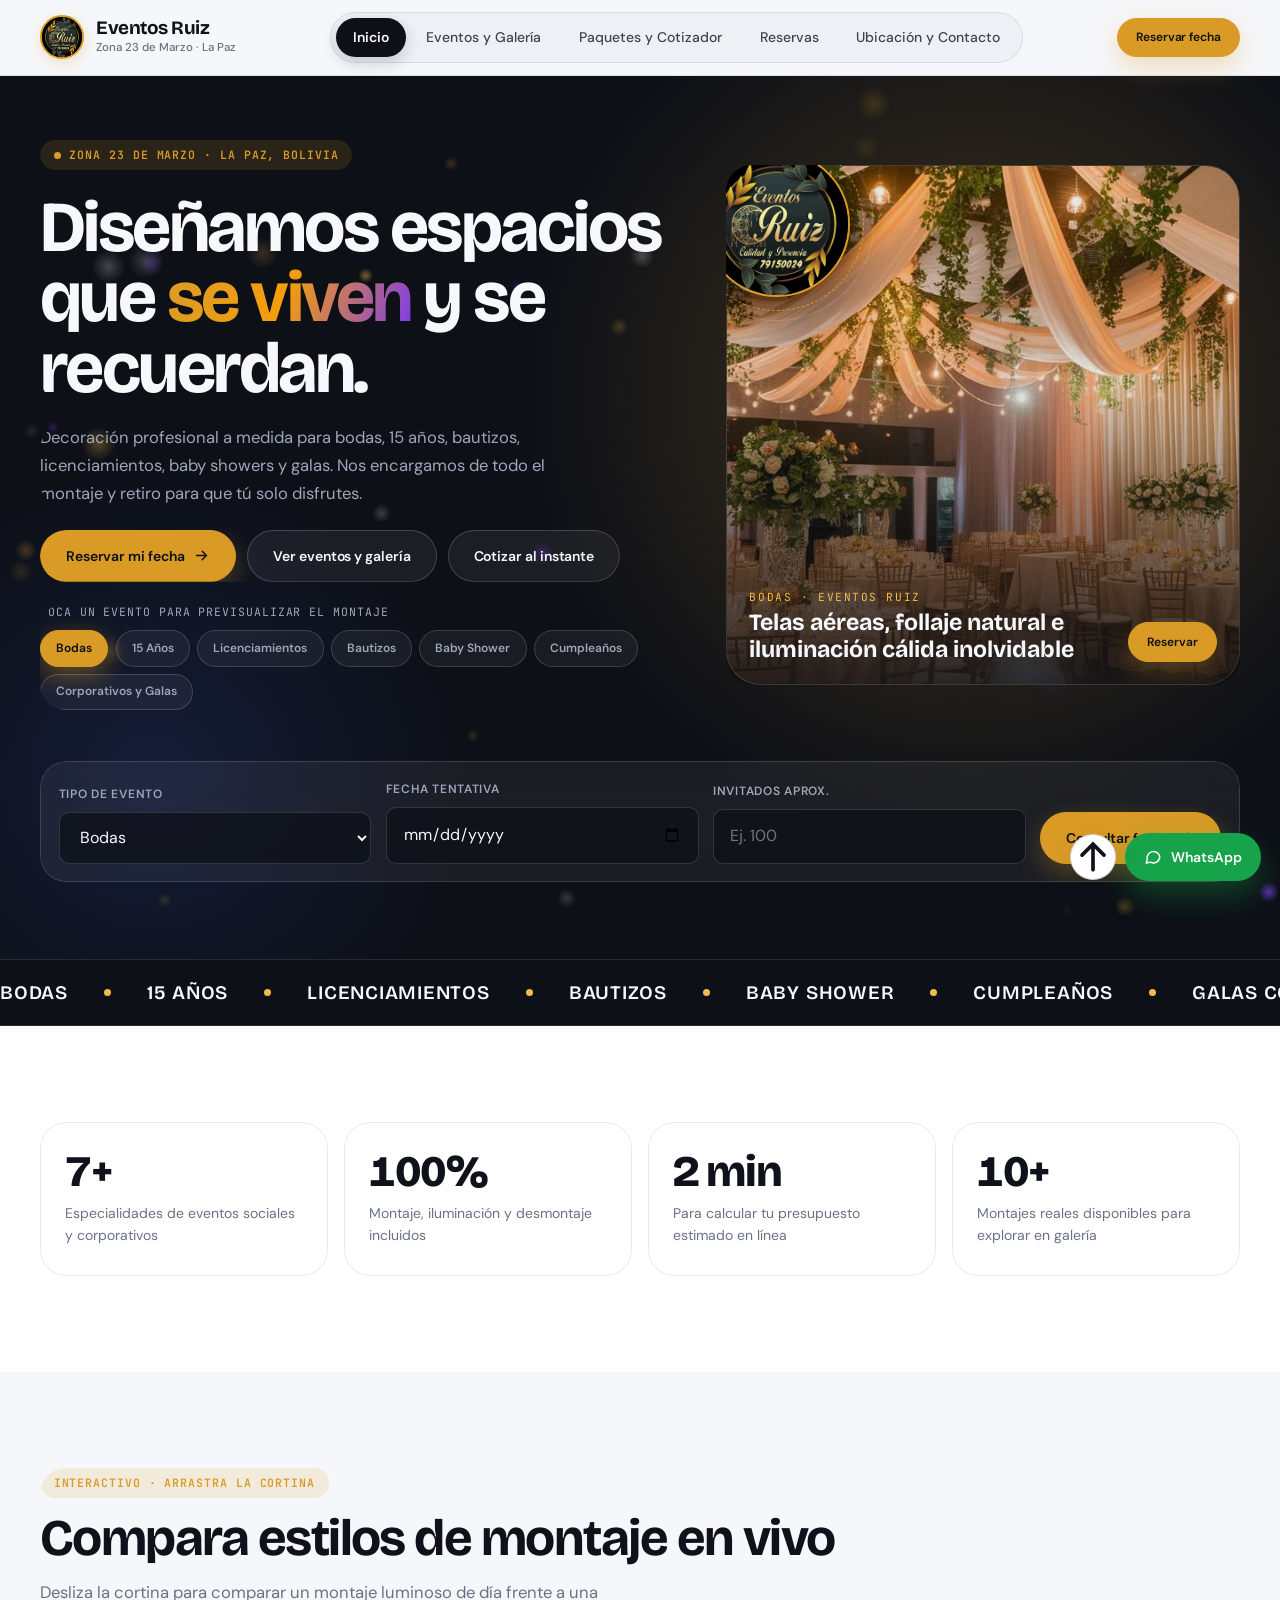
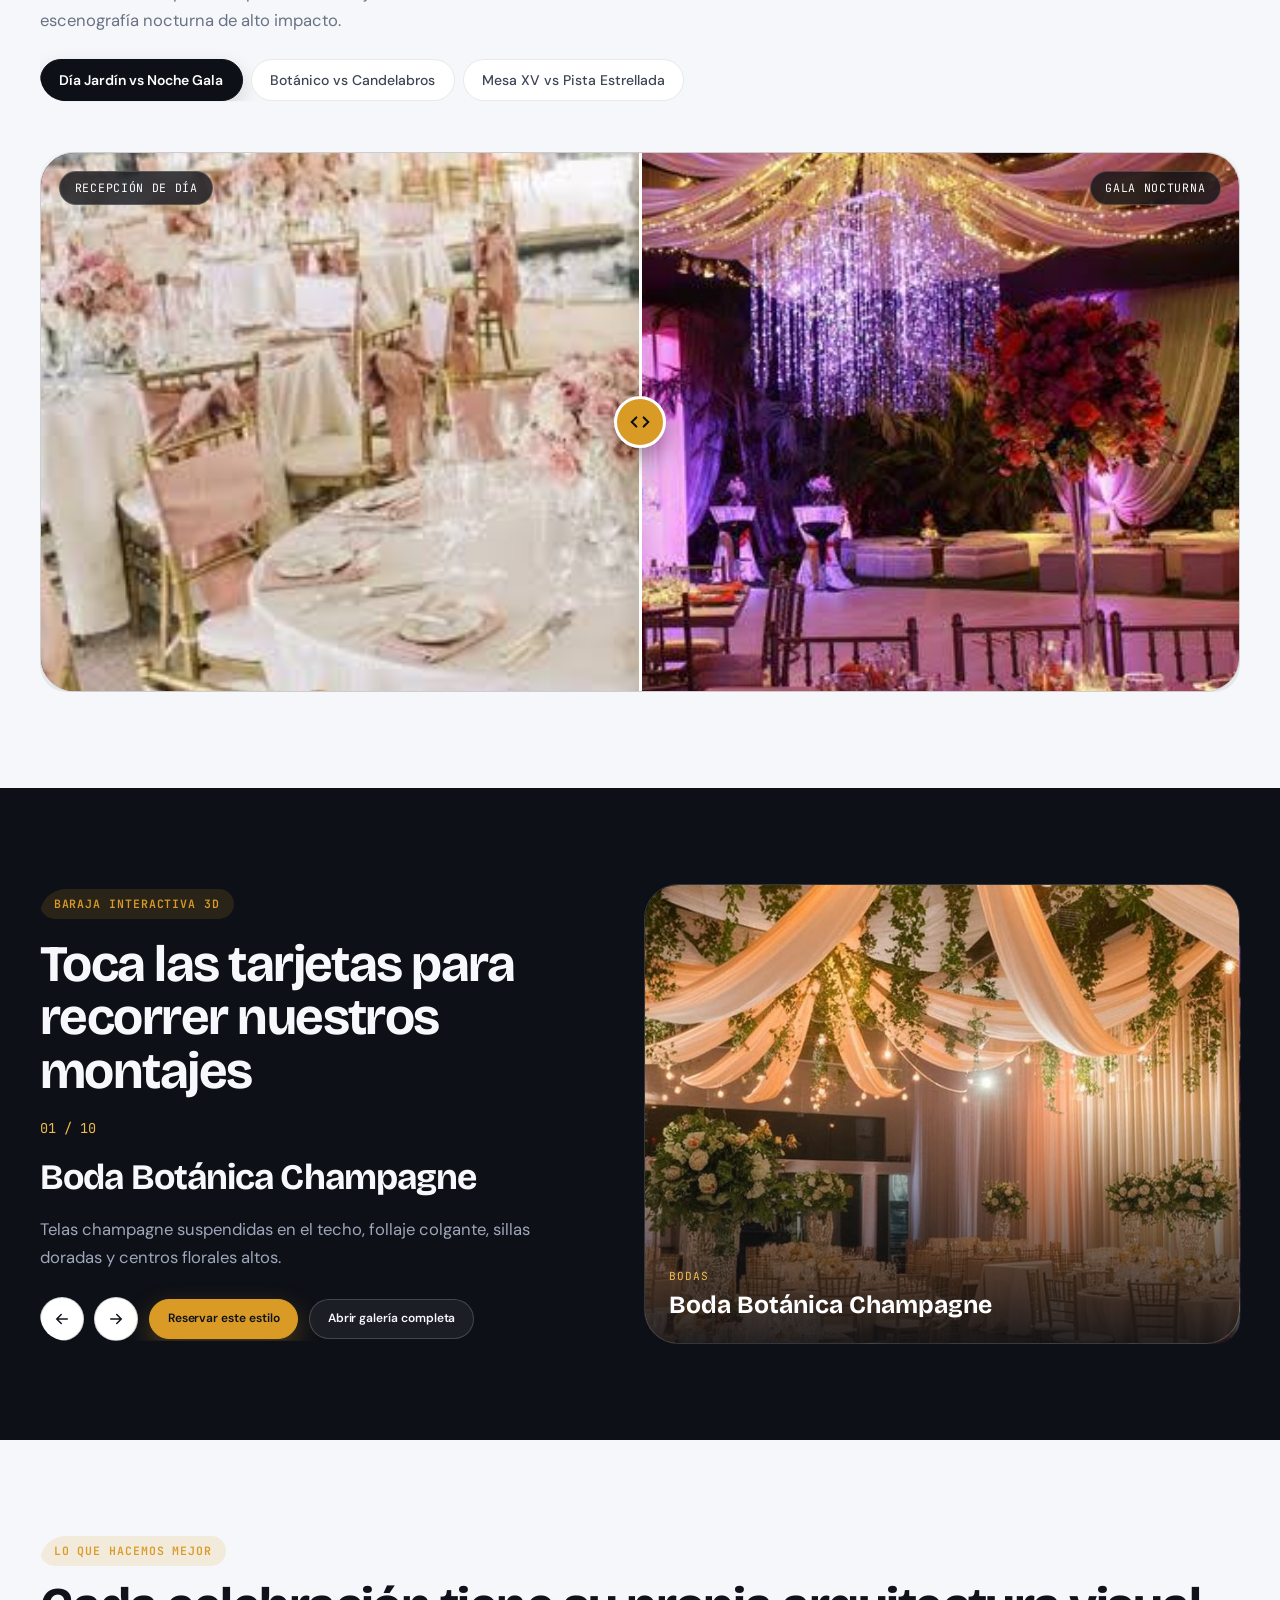
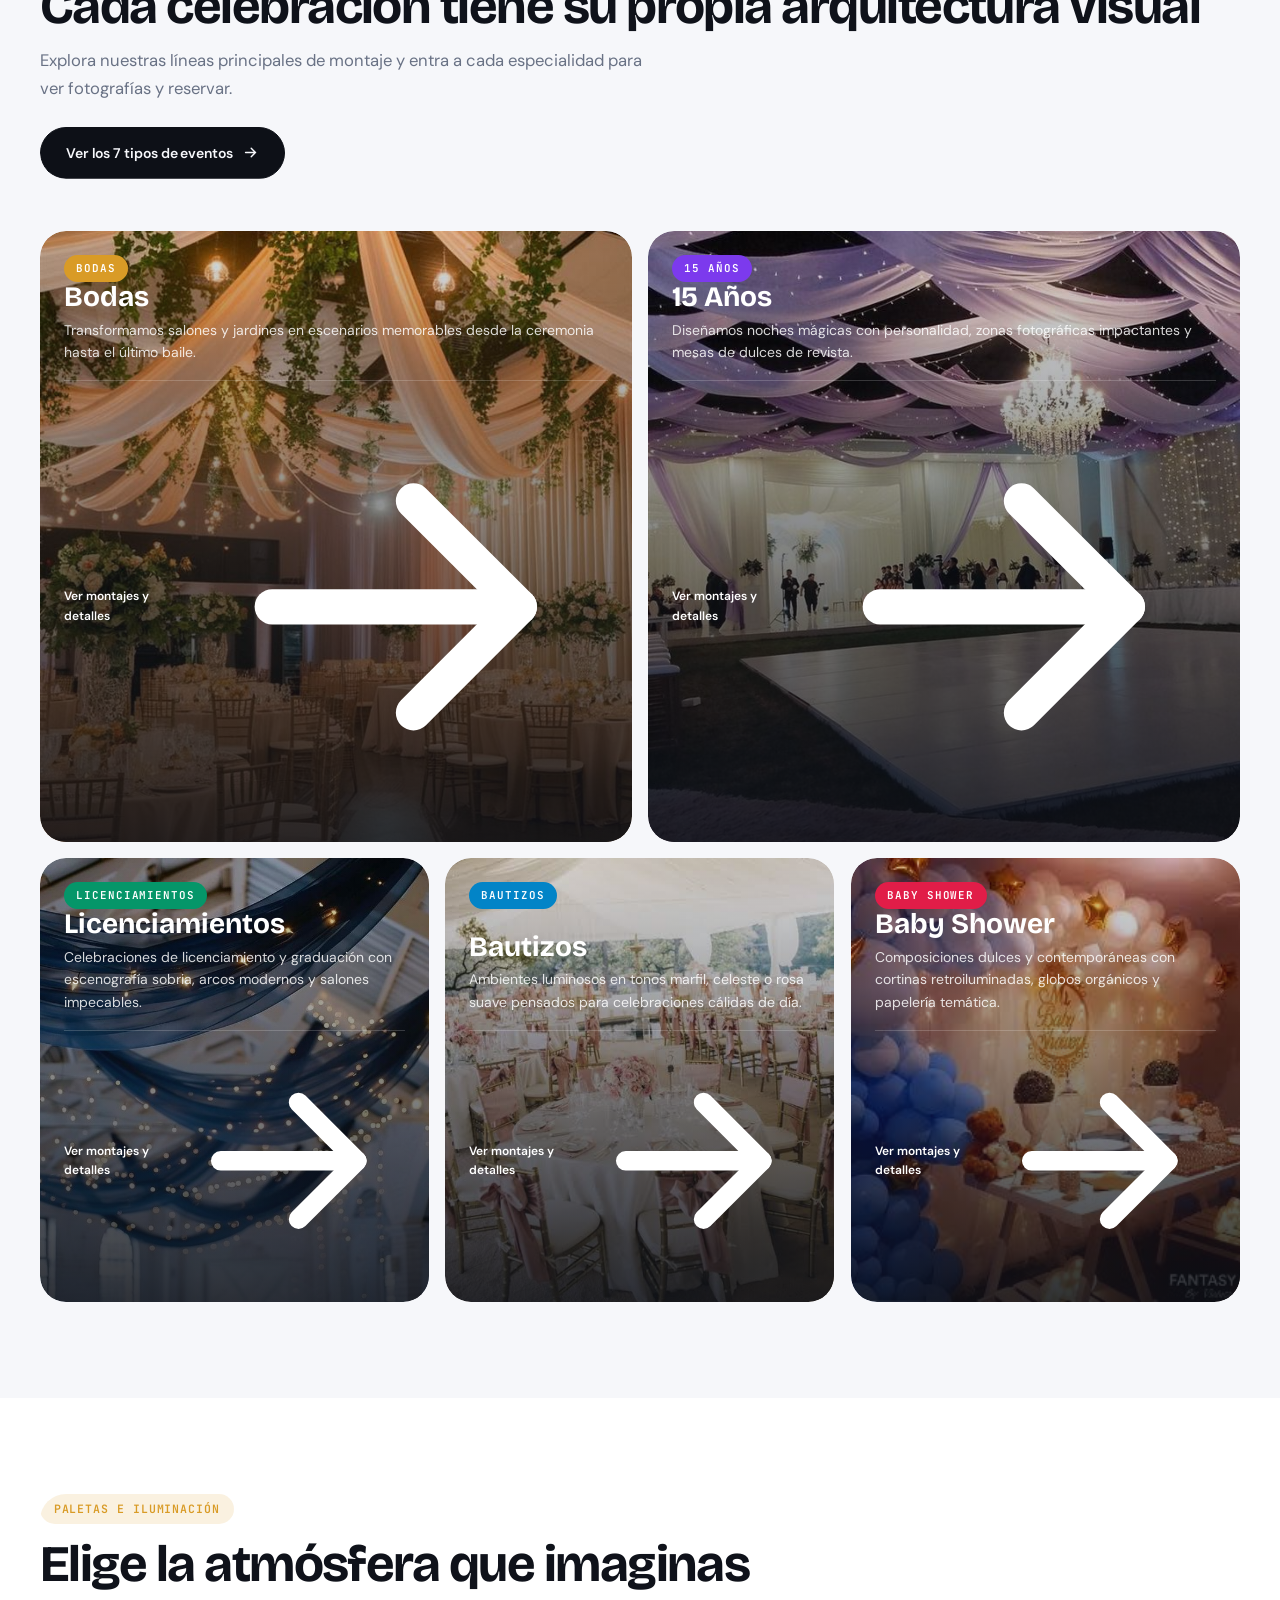
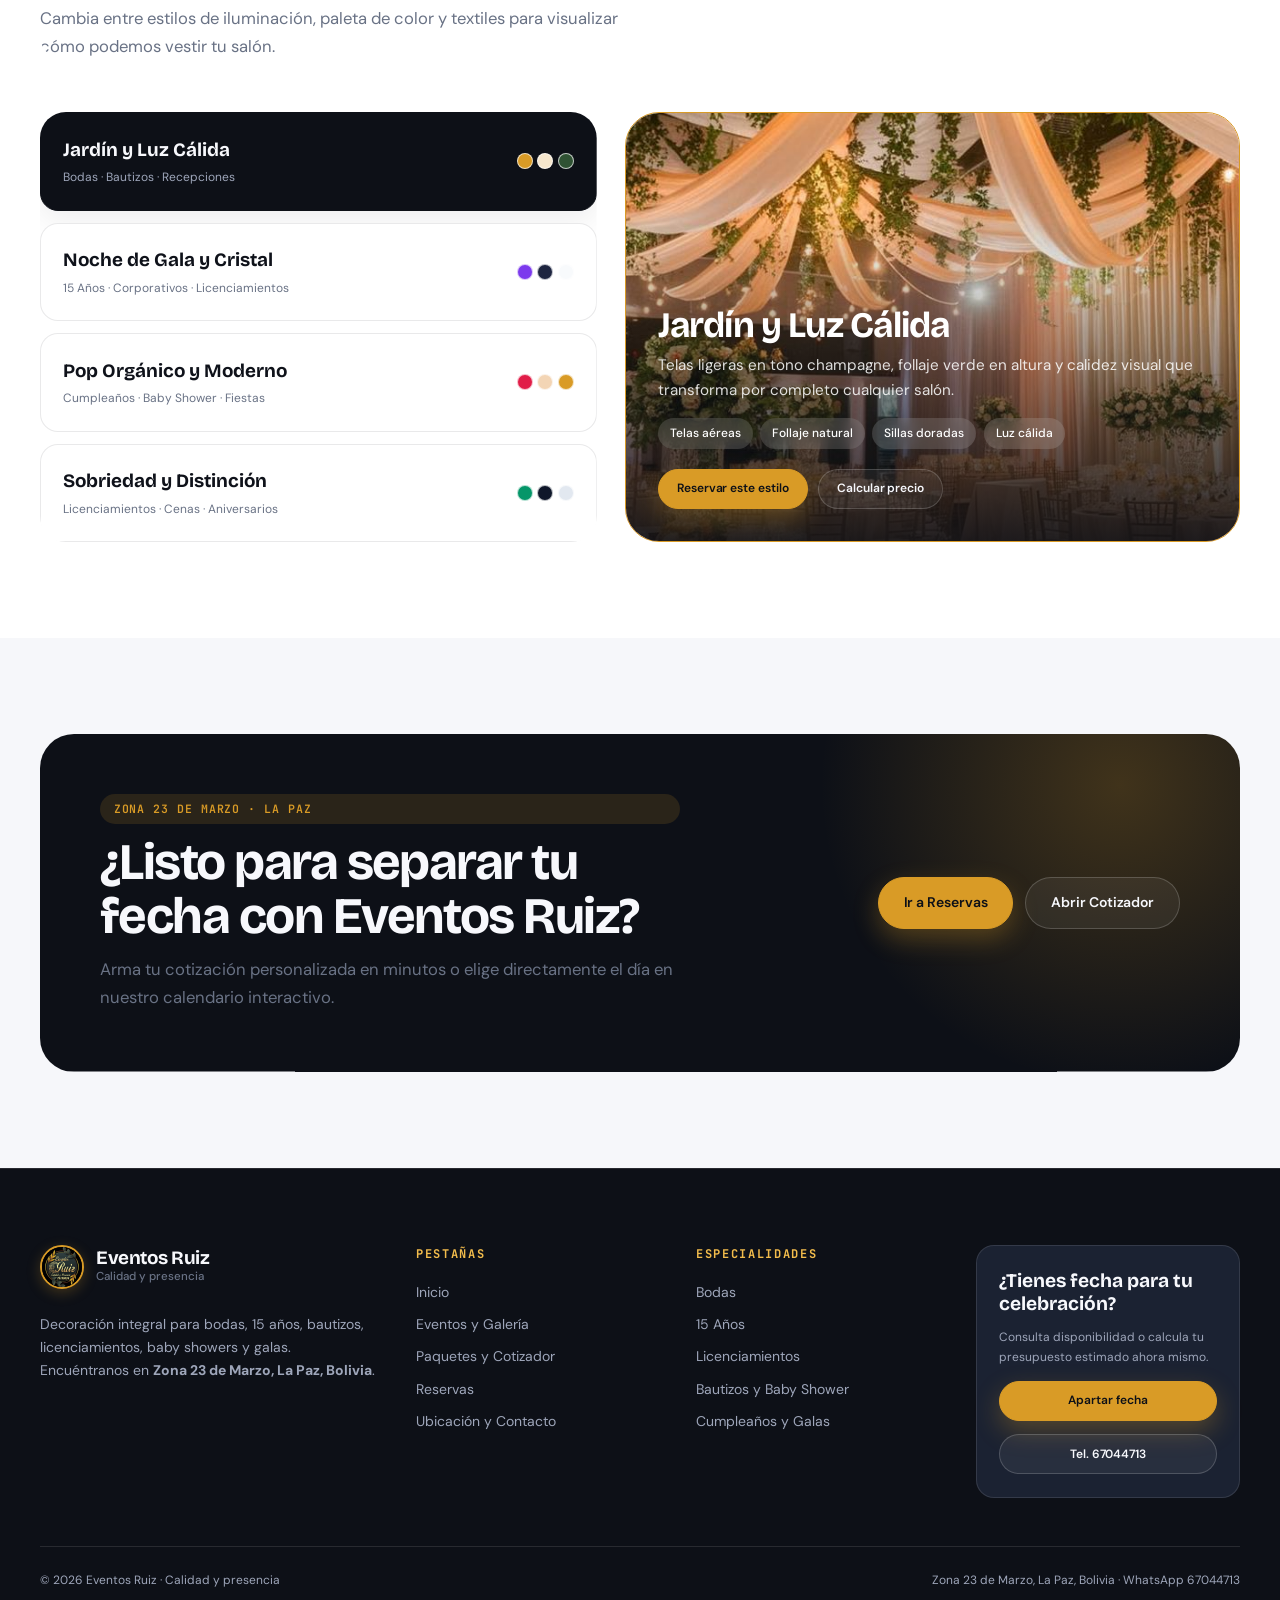
==== index.html @ 9b265df1 "Sitio web Eventos Ruiz con herramientas SEO y configuracion para GitHub Pages" ====
<!doctype html>
<html lang="es">
    <head>
        <meta charset="utf-8" />
        <meta
            name="viewport"
            content="width=device-width, initial-scale=1, viewport-fit=cover"
        />
        <!-- Google Search Console: reemplaza el código aquí o ejecuta .\scripts\set-domain.ps1 -->
        <meta
            name="google-site-verification"
            content="PEGA_AQUI_TU_CODIGO_DE_SEARCH_CONSOLE"
        />

        <!-- SEO Palabras Clave Bolivia (Google Keyword Planner) -->
        <title>
            Decoración de Eventos en La Paz, Bolivia | Eventos Ruiz · Bodas, 15 Años y Más
        </title>
        <meta
            name="description"
            content="Decoración de eventos en La Paz, Bolivia (Zona 23 de Marzo): bodas, 15 años, bautizos, licenciamientos, baby shower y galas. Cotiza en línea y reserva tu fecha."
        />
        <meta
            name="keywords"
            content="decoración de eventos La Paz, decoración de bodas Bolivia, decoración de 15 años La Paz, decoración de licenciamientos La Paz, decoración de bautizos y baby shower Bolivia, Eventos Ruiz 23 de Marzo"
        />
        <meta name="robots" content="index, follow" />
        <meta name="geo.region" content="BO-L" />
        <meta name="geo.placename" content="Zona 23 de Marzo, La Paz, Bolivia" />
        <meta name="theme-color" content="#0d1017" />
        <link
            rel="canonical"
            href="https://berfasto.github.io/Eventos-ruiz/"
        />

        <!-- Open Graph & Redes Sociales -->
        <meta property="og:type" content="website" />
        <meta property="og:locale" content="es_BO" />
        <meta property="og:site_name" content="Eventos Ruiz" />
        <meta
            property="og:title"
            content="Eventos Ruiz — Decoración de Eventos en La Paz, Bolivia"
        />
        <meta
            property="og:description"
            content="Bodas, 15 años, bautizos, licenciamientos, baby shower y eventos corporativos en Zona 23 de Marzo, La Paz. Montaje integral, cotizador y reservas."
        />
        <meta
            property="og:url"
            content="https://berfasto.github.io/Eventos-ruiz/"
        />
        <meta
            property="og:image"
            content="https://berfasto.github.io/Eventos-ruiz/assets/IMG/6.jpeg"
        />
        <meta name="twitter:card" content="summary_large_image" />

        <!-- Favicon, Manifest & PageSpeed Preload (LCP) -->
        <link rel="icon" type="image/jpeg" href="assets/IMG/Logo.jpg" />
        <link rel="manifest" href="site.webmanifest" />
        <link
            rel="preload"
            as="image"
            href="assets/IMG/6.jpeg"
            fetchpriority="high"
        />

        <!-- Datos Estructurados Local SEO (Google Business Profile + Schema.org) -->
        <script type="application/ld+json">
            {
                "@context": "https://schema.org",
                "@type": ["EventPlanner", "LocalBusiness"],
                "name": "Eventos Ruiz — Decoración de Eventos",
                "alternateName": "Eventos Ruiz Calidad y Presencia",
                "description": "Servicio profesional de decoración y montaje integral para bodas, 15 años, bautizos, licenciamientos, baby shower, cumpleaños y galas corporativas en La Paz, Bolivia.",
                "url": "https://berfasto.github.io/Eventos-ruiz/",
                "logo": "https://berfasto.github.io/Eventos-ruiz/assets/IMG/Logo.jpg",
                "image": [
                    "https://berfasto.github.io/Eventos-ruiz/assets/IMG/6.jpeg",
                    "https://berfasto.github.io/Eventos-ruiz/assets/IMG/2.jpg",
                    "https://berfasto.github.io/Eventos-ruiz/assets/IMG/10.jpeg"
                ],
                "telephone": "+59167044713",
                "priceRange": "Bs 600 - Bs 8000+",
                "address": {
                    "@type": "PostalAddress",
                    "streetAddress": "Zona 23 de Marzo",
                    "addressLocality": "La Paz",
                    "addressRegion": "La Paz",
                    "addressCountry": "BO"
                },
                "areaServed": [
                    "Zona 23 de Marzo, La Paz",
                    "La Paz, Bolivia",
                    "Zona Sur, La Paz",
                    "El Alto, Bolivia"
                ],
                "openingHours": "Mo-Sa 09:00-19:30",
                "hasMap": "https://www.google.com/maps/search/?api=1&query=23+de+Marzo%2C+La+Paz%2C+Bolivia"
            }
        </script>

        <link rel="preconnect" href="https://fonts.googleapis.com" />
        <link rel="preconnect" href="https://fonts.gstatic.com" crossorigin />
        <link
            href="https://fonts.googleapis.com/css2?family=Bricolage+Grotesque:wght@500;600;700;800&family=DM+Sans:wght@400;500;600;700&family=JetBrains+Mono:wght@500;600&display=swap"
            rel="stylesheet"
        />

        <link rel="stylesheet" href="assets/css/tokens.css" />
        <link rel="stylesheet" href="assets/css/base.css" />
        <link rel="stylesheet" href="assets/css/shell.css" />
        <link rel="stylesheet" href="assets/css/components.css" />
        <link rel="stylesheet" href="assets/css/pages.css" />
    </head>
    <body data-page="inicio">
        <header id="appHeader"></header>

        <main>
            <!-- ==========================================================
                 Hero Interactivo + Luces Bokeh + Logo Orbital + Quick-Book
                 ========================================================== -->
            <section class="home-hero" id="homeHero">
                <canvas
                    class="hero-bokeh"
                    id="heroBokeh"
                    aria-hidden="true"
                ></canvas>
                <div class="home-hero__glow" aria-hidden="true"></div>

                <div class="container">
                    <div class="home-hero__grid">
                        <div class="home-hero__copy">
                            <span class="kicker" data-reveal="down">
                                <span class="kicker__dot"></span>
                                Zona 23 de Marzo · La Paz, Bolivia
                            </span>

                            <h1
                                class="heading-xl"
                                data-reveal="blur"
                                style="--delay: 80ms"
                            >
                                Diseñamos espacios que
                                <span class="text-gradient">se viven</span> y se
                                recuerdan.
                            </h1>

                            <p
                                class="lead"
                                data-reveal="up"
                                style="--delay: 150ms"
                            >
                                Decoración profesional a medida para bodas, 15
                                años, bautizos, licenciamientos, baby showers y
                                galas. Nos encargamos de todo el montaje y
                                retiro para que tú solo disfrutes.
                            </p>

                            <div
                                style="
                                    display: flex;
                                    flex-wrap: wrap;
                                    gap: 0.7rem;
                                    --delay: 220ms;
                                "
                                data-reveal="up"
                            >
                                <a
                                    class="btn btn--gold"
                                    data-magnetic
                                    href="reservas.html"
                                >
                                    Reservar mi fecha
                                    <svg
                                        class="arrow-move"
                                        viewBox="0 0 24 24"
                                        fill="none"
                                        stroke="currentColor"
                                        stroke-width="2"
                                        stroke-linecap="round"
                                    >
                                        <path d="M5 12h14m-6 6 6-6-6-6" />
                                    </svg>
                                </a>
                                <a
                                    class="btn btn--ghost-dark"
                                    data-magnetic
                                    href="eventos.html"
                                >
                                    Ver eventos y galería
                                </a>
                                <a
                                    class="btn btn--ghost-dark"
                                    href="cotizador.html"
                                >
                                    Cotizar al instante
                                </a>
                            </div>

                            <!-- Selector interactivo de vista previa -->
                            <div data-reveal="up" style="--delay: 280ms">
                                <div
                                    class="mono"
                                    style="
                                        font-size: 0.72rem;
                                        color: var(--ink-on-dark-muted);
                                        margin-bottom: 0.55rem;
                                        text-transform: uppercase;
                                        letter-spacing: 0.08em;
                                    "
                                >
                                    Toca un evento para previsualizar el montaje
                                </div>
                                <div
                                    class="hero-switcher"
                                    id="heroSwitcher"
                                    role="group"
                                    aria-label="Cambiar vista previa de evento"
                                ></div>
                            </div>
                        </div>

                        <!-- Escenario visual con el Logo orbital + foto viva con tilt 3D -->
                        <div
                            class="hero-stage"
                            data-reveal="scale"
                            data-parallax="-0.06"
                            style="--delay: 140ms"
                        >
                            <div
                                class="logo-orbit"
                                title="Eventos Ruiz · Calidad y Presencia"
                            >
                                <i
                                    class="logo-orbit__ring logo-orbit__ring--outer"
                                ></i>
                                <i class="logo-orbit__ring"></i>
                                <img
                                    class="logo-orbit__img"
                                    src="assets/IMG/Logo.jpg"
                                    alt="Logotipo Eventos Ruiz, calidad y presencia"
                                    width="146"
                                    height="146"
                                />
                            </div>

                            <figure
                                class="hero-stage__photo"
                                data-tilt="7"
                                data-cursor="EXPLORAR"
                            >
                                <img
                                    id="heroPhoto"
                                    src="assets/IMG/6.jpeg"
                                    width="736"
                                    height="1312"
                                    fetchpriority="high"
                                    decoding="async"
                                    alt="Decoración de bodas y eventos en La Paz, Bolivia por Eventos Ruiz"
                                />
                                <figcaption class="hero-stage__meta">
                                    <div>
                                        <small id="heroTag"
                                            >Bodas · Eventos Ruiz</small
                                        >
                                        <strong id="heroStageTitle">
                                            Telas aéreas, follaje natural e
                                            iluminación cálida
                                        </strong>
                                    </div>
                                    <a
                                        class="btn btn--gold btn--sm"
                                        id="heroStageCta"
                                        href="reservas.html?evento=Boda"
                                    >
                                        Reservar
                                    </a>
                                </figcaption>
                            </figure>
                        </div>
                    </div>

                    <!-- Barra Express de Reserva Rápida -->
                    <form
                        class="quick-book"
                        id="quickBookForm"
                        data-reveal="up"
                        style="--delay: 220ms"
                    >
                        <label class="field">
                            <span class="field__label">Tipo de evento</span>
                            <select class="select" id="qbType"></select>
                        </label>

                        <label class="field">
                            <span class="field__label">Fecha tentativa</span>
                            <input class="input" id="qbDate" type="date" />
                        </label>

                        <label class="field">
                            <span class="field__label">Invitados aprox.</span>
                            <input
                                class="input"
                                id="qbGuests"
                                type="number"
                                min="10"
                                max="600"
                                step="10"
                                placeholder="Ej. 100"
                            />
                        </label>

                        <button
                            type="submit"
                            class="btn btn--gold"
                            data-magnetic
                        >
                            Consultar fecha
                            <svg
                                class="arrow-move"
                                viewBox="0 0 24 24"
                                fill="none"
                                stroke="currentColor"
                                stroke-width="2"
                                stroke-linecap="round"
                            >
                                <path d="M5 12h14m-6 6 6-6-6-6" />
                            </svg>
                        </button>
                    </form>
                </div>
            </section>

            <!-- Cinta cinética de especialidades -->
            <div class="marquee" aria-hidden="true">
                <div class="marquee__track">
                    <span class="marquee__item">Bodas</span>
                    <span class="marquee__item">15 Años</span>
                    <span class="marquee__item">Licenciamientos</span>
                    <span class="marquee__item">Bautizos</span>
                    <span class="marquee__item">Baby Shower</span>
                    <span class="marquee__item">Cumpleaños</span>
                    <span class="marquee__item">Galas Corporativas</span>
                    <span class="marquee__item">Zona 23 de Marzo · La Paz</span>
                    <span class="marquee__item">Bodas</span>
                    <span class="marquee__item">15 Años</span>
                    <span class="marquee__item">Licenciamientos</span>
                    <span class="marquee__item">Bautizos</span>
                    <span class="marquee__item">Baby Shower</span>
                    <span class="marquee__item">Cumpleaños</span>
                    <span class="marquee__item">Galas Corporativas</span>
                    <span class="marquee__item">Zona 23 de Marzo · La Paz</span>
                </div>
            </div>

            <!-- Métricas con contadores animados -->
            <section class="section section--white">
                <div class="container">
                    <div class="stats-strip">
                        <article
                            class="card stat-card"
                            data-spotlight
                            data-tilt="5"
                            data-reveal="up"
                        >
                            <span
                                class="stat-card__num mono"
                                data-counter="7"
                                data-suffix="+"
                                >7+</span
                            >
                            <span class="stat-card__label">
                                Especialidades de eventos sociales y corporativos
                            </span>
                        </article>
                        <article
                            class="card stat-card"
                            data-spotlight
                            data-tilt="5"
                            data-reveal="up"
                            style="--delay: 80ms"
                        >
                            <span
                                class="stat-card__num mono"
                                data-counter="100"
                                data-suffix="%"
                                >100%</span
                            >
                            <span class="stat-card__label">
                                Montaje, iluminación y desmontaje incluidos
                            </span>
                        </article>
                        <article
                            class="card stat-card"
                            data-spotlight
                            data-tilt="5"
                            data-reveal="up"
                            style="--delay: 160ms"
                        >
                            <span
                                class="stat-card__num mono"
                                data-counter="2"
                                data-suffix=" min"
                                >2 min</span
                            >
                            <span class="stat-card__label">
                                Para calcular tu presupuesto estimado en línea
                            </span>
                        </article>
                        <article
                            class="card stat-card"
                            data-spotlight
                            data-tilt="5"
                            data-reveal="up"
                            style="--delay: 240ms"
                        >
                            <span
                                class="stat-card__num mono"
                                data-counter="10"
                                data-suffix="+"
                                >10+</span
                            >
                            <span class="stat-card__label">
                                Montajes reales disponibles para explorar en
                                galería
                            </span>
                        </article>
                    </div>
                </div>
            </section>

            <!-- ==========================================================
                 NOVEDAD 1: Comparador Deslizante Interactivo de Atmósferas
                 ========================================================== -->
            <section class="section">
                <div class="container">
                    <div class="section-header" data-reveal="up">
                        <div class="section-header__copy">
                            <span class="kicker">Interactivo · Arrastra la cortina</span>
                            <h2 class="heading-lg">
                                Compara estilos de montaje en vivo
                            </h2>
                            <p class="lead" id="cmpNote">
                                Desliza la cortina para comparar distintas
                                atmósferas reales creadas por nuestro equipo.
                            </p>
                        </div>
                        <div class="pills" id="compareTabs"></div>
                    </div>

                    <div class="compare-shell" data-reveal="clip">
                        <div
                            class="compare-stage"
                            id="compareStage"
                            data-cursor="ARRASTRAR"
                        >
                            <div class="compare-layer">
                                <img
                                    id="cmpRightImg"
                                    src="assets/IMG/2.jpg"
                                    width="650"
                                    height="433"
                                    loading="lazy"
                                    decoding="async"
                                    alt="Decoración de salón de gala nocturno en La Paz"
                                />
                            </div>
                            <div class="compare-layer compare-layer--left">
                                <img
                                    id="cmpLeftImg"
                                    src="assets/IMG/5.jpg"
                                    width="452"
                                    height="678"
                                    loading="lazy"
                                    decoding="async"
                                    alt="Decoración de boda y bautizo de día en jardín Bolivia"
                                />
                            </div>
                            <span
                                class="compare-badge compare-badge--left"
                                id="cmpLeftLabel"
                                >Recepción de Día</span
                            >
                            <span
                                class="compare-badge compare-badge--right"
                                id="cmpRightLabel"
                                >Gala Nocturna</span
                            >
                            <div class="compare-divider" aria-hidden="true">
                                <span class="compare-handle">
                                    <svg
                                        width="22"
                                        height="22"
                                        viewBox="0 0 24 24"
                                        fill="none"
                                        stroke="currentColor"
                                        stroke-width="2.2"
                                        stroke-linecap="round"
                                    >
                                        <path d="m8 7-5 5 5 5M16 7l5 5-5 5" />
                                    </svg>
                                </span>
                            </div>
                            <input
                                class="compare-range"
                                id="compareRange"
                                type="range"
                                min="4"
                                max="96"
                                value="50"
                                aria-label="Deslizar comparador de estilos"
                            />
                        </div>
                    </div>
                </div>
            </section>

            <!-- ==========================================================
                 NOVEDAD 2: Baraja 3D Interactiva de Montajes Reales
                 ========================================================== -->
            <section class="section section--dark">
                <div class="container">
                    <div class="deck-layout">
                        <div
                            style="display: grid; gap: 1.15rem; justify-items: start"
                            data-reveal="right"
                        >
                            <span class="kicker">Baraja interactiva 3D</span>
                            <h2 class="heading-lg">
                                Toca las tarjetas para recorrer nuestros montajes
                            </h2>
                            <div
                                class="mono"
                                id="deckCounter"
                                style="color: var(--gold-bright); font-size: 0.85rem"
                            >
                                01 / 10
                            </div>
                            <h3
                                class="heading-md"
                                id="deckTitle"
                                style="color: var(--ink-on-dark)"
                            ></h3>
                            <p class="lead" id="deckDesc"></p>

                            <div
                                style="
                                    display: flex;
                                    flex-wrap: wrap;
                                    gap: 0.65rem;
                                    align-items: center;
                                    margin-top: 0.4rem;
                                "
                            >
                                <button
                                    type="button"
                                    class="icon-circle"
                                    id="deckPrev"
                                    aria-label="Montaje anterior"
                                >
                                    <svg
                                        viewBox="0 0 24 24"
                                        fill="none"
                                        stroke="currentColor"
                                        stroke-width="2"
                                        stroke-linecap="round"
                                    >
                                        <path d="M19 12H5m6 6-6-6 6-6" />
                                    </svg>
                                </button>
                                <button
                                    type="button"
                                    class="icon-circle"
                                    id="deckNext"
                                    aria-label="Siguiente montaje"
                                >
                                    <svg
                                        viewBox="0 0 24 24"
                                        fill="none"
                                        stroke="currentColor"
                                        stroke-width="2"
                                        stroke-linecap="round"
                                    >
                                        <path d="M5 12h14m-6 6 6-6-6-6" />
                                    </svg>
                                </button>
                                <a
                                    class="btn btn--gold btn--sm"
                                    id="deckBookLink"
                                    href="reservas.html"
                                >
                                    Reservar este estilo
                                </a>
                                <a
                                    class="btn btn--ghost-dark btn--sm"
                                    href="eventos.html"
                                >
                                    Abrir galería completa
                                </a>
                            </div>
                        </div>

                        <div
                            class="photo-deck"
                            id="photoDeck"
                            data-reveal="left"
                        ></div>
                    </div>
                </div>
            </section>

            <!-- Bento Grid Visual de Especialidades -->
            <section class="section">
                <div class="container">
                    <div class="section-header" data-reveal="up">
                        <div class="section-header__copy">
                            <span class="kicker">Lo que hacemos mejor</span>
                            <h2 class="heading-lg">
                                Cada celebración tiene su propia arquitectura
                                visual
                            </h2>
                            <p class="lead">
                                Explora nuestras líneas principales de montaje y
                                entra a cada especialidad para ver fotografías y
                                reservar.
                            </p>
                        </div>
                        <a class="btn btn--dark" href="eventos.html">
                            Ver los 7 tipos de eventos
                            <svg
                                class="arrow-move"
                                viewBox="0 0 24 24"
                                fill="none"
                                stroke="currentColor"
                                stroke-width="2"
                                stroke-linecap="round"
                            >
                                <path d="M5 12h14m-6 6 6-6-6-6" />
                            </svg>
                        </a>
                    </div>

                    <div class="specialty-bento" id="specialtyBento"></div>
                </div>
            </section>

            <!-- Explorador Interactivo de Atmósferas -->
            <section class="section section--white">
                <div class="container">
                    <div class="section-header" data-reveal="up">
                        <div class="section-header__copy">
                            <span class="kicker">Paletas e iluminación</span>
                            <h2 class="heading-lg">
                                Elige la atmósfera que imaginas
                            </h2>
                            <p class="lead">
                                Cambia entre estilos de iluminación, paleta de
                                color y textiles para visualizar cómo podemos
                                vestir tu salón.
                            </p>
                        </div>
                    </div>

                    <div class="mood-studio">
                        <div
                            class="mood-list"
                            id="moodList"
                            data-reveal="right"
                        ></div>

                        <div
                            class="mood-preview"
                            id="moodPreview"
                            data-reveal="left"
                            data-tilt="5"
                        >
                            <img id="moodImg" src="assets/IMG/6.jpeg" alt="" />
                            <div>
                                <h3 class="heading-md" id="moodTitle"></h3>
                                <p
                                    id="moodDesc"
                                    style="
                                        color: rgba(255, 255, 255, 0.85);
                                        margin-top: 0.45rem;
                                        font-size: 0.95rem;
                                    "
                                ></p>
                                <div class="mood-tags" id="moodTags"></div>
                                <div
                                    style="
                                        display: flex;
                                        flex-wrap: wrap;
                                        gap: 0.65rem;
                                    "
                                >
                                    <a
                                        class="btn btn--gold btn--sm"
                                        id="moodBookLink"
                                        href="reservas.html"
                                    >
                                        Reservar este estilo
                                    </a>
                                    <a
                                        class="btn btn--ghost-dark btn--sm"
                                        id="moodQuoteLink"
                                        href="cotizador.html"
                                    >
                                        Calcular precio
                                    </a>
                                </div>
                            </div>
                        </div>
                    </div>
                </div>
            </section>

            <!-- CTA Final -->
            <section class="section">
                <div class="container">
                    <div class="cta-banner" data-reveal="scale">
                        <div style="max-width: 580px; display: grid; gap: 0.75rem">
                            <span class="kicker">Zona 23 de Marzo · La Paz</span>
                            <h2 class="heading-lg">
                                ¿Listo para separar tu fecha con Eventos Ruiz?
                            </h2>
                            <p class="lead">
                                Arma tu cotización personalizada en minutos o
                                elige directamente el día en nuestro calendario
                                interactivo.
                            </p>
                        </div>
                        <div style="display: flex; flex-wrap: wrap; gap: 0.75rem">
                            <a
                                class="btn btn--gold"
                                data-magnetic
                                href="reservas.html"
                            >
                                Ir a Reservas
                            </a>
                            <a class="btn btn--ghost-dark" href="cotizador.html">
                                Abrir Cotizador
                            </a>
                        </div>
                    </div>
                </div>
            </section>
        </main>

        <footer id="appFooter"></footer>

        <script src="assets/js/core/data.js" defer></script>
        <script src="assets/js/core/utils.js" defer></script>
        <script src="assets/js/core/shell.js" defer></script>
        <script src="assets/js/core/motion.js" defer></script>
        <script src="assets/js/pages/home.js" defer></script>
    </body>
</html>
---- assets/css/tokens.css ----
/* ==========================================================================
   Eventos Ruiz — Design Tokens (Arquitectura Moderna & Luminosa)
   Estética: Studio contemporáneo de alto contraste, limpio, vibrante y eficaz
   ========================================================================== */

:root {
    color-scheme: light;

    /* Tipografía contemporánea (sin clichés cursivos) */
    --font-display: "Bricolage Grotesque", system-ui, -apple-system, sans-serif;
    --font-sans: "DM Sans", system-ui, -apple-system, "Segoe UI", sans-serif;
    --font-mono: "JetBrains Mono", ui-monospace, SFMono-Regular, monospace;

    /* Escala fluida */
    --text-xs: 0.75rem;
    --text-sm: 0.875rem;
    --text-base: 1rem;
    --text-lg: 1.125rem;
    --text-xl: clamp(1.25rem, 1.8vw, 1.5rem);
    --text-2xl: clamp(1.75rem, 2.8vw, 2.4rem);
    --text-3xl: clamp(2.15rem, 4vw, 3.35rem);
    --text-hero: clamp(2.75rem, 5.6vw, 4.9rem);

    /* Superficies luminosas y alto contraste arquitectónico */
    --bg: #f6f7fa;
    --bg-pure: #ffffff;
    --bg-subtle: #eef0f6;
    --bg-dark: #0d1017;
    --bg-dark-elev: #151a26;
    --bg-dark-card: #1b2232;

    /* Tintas */
    --ink: #0f121a;
    --ink-soft: #3d4454;
    --ink-muted: #697285;
    --ink-on-dark: #f7f8fc;
    --ink-on-dark-muted: #9ea6ba;

    /* Acentos de estudio (vibrantes, modernos, conectados al logotipo) */
    --gold: #d99b26;
    --gold-bright: #f2bc4c;
    --gold-soft: rgba(217, 155, 38, 0.13);
    --brand-accent: #d99b26;
    --brand-accent-soft: rgba(217, 155, 38, 0.14);

    /* Acentos por especialidad (para estados interactivos) */
    --cat-bodas: #d99b26;
    --cat-xv: #7c3aed;
    --cat-bautizos: #0284c7;
    --cat-licenciamientos: #059669;
    --cat-baby: #e11d48;
    --cat-cumple: #ea580c;
    --cat-corp: #3b5bdb;

    /* Bordes y sombras nítidas */
    --border: rgba(15, 18, 26, 0.09);
    --border-strong: rgba(15, 18, 26, 0.18);
    --border-dark: rgba(255, 255, 255, 0.11);
    --shadow-xs: 0 2px 8px rgba(15, 18, 26, 0.04);
    --shadow-sm: 0 10px 30px rgba(15, 18, 26, 0.07);
    --shadow-lg: 0 26px 65px rgba(15, 18, 26, 0.13);
    --shadow-dark: 0 30px 70px rgba(0, 0, 0, 0.45);

    /* Espaciado & Radios */
    --container: 1240px;
    --gutter: clamp(1.15rem, 3.8vw, 2.5rem);
    --section-py: clamp(4rem, 7.5vw, 6.5rem);
    --nav-h: 76px;

    --r-sm: 10px;
    --r-md: 18px;
    --r-lg: 26px;
    --r-xl: 34px;
    --r-pill: 999px;

    /* Curvas de animación */
    --ease-expo: cubic-bezier(0.16, 1, 0.3, 1);
    --ease-spring: cubic-bezier(0.34, 1.56, 0.64, 1);
    --t-fast: 180ms;
    --t-base: 360ms;
    --t-slow: 720ms;

    /* Capas */
    --z-nav: 50;
    --z-fab: 60;
    --z-drawer: 80;
    --z-lightbox: 95;
    --z-curtain: 110;
    --z-toast: 120;
}
---- assets/css/base.css ----
/* ==========================================================================
   Base, Tipografía, Animaciones de Scroll y Transiciones de Página
   ========================================================================== */

*,
*::before,
*::after {
    box-sizing: border-box;
}

html {
    scroll-behavior: smooth;
    scroll-padding-top: calc(var(--nav-h) + 20px);
    -webkit-text-size-adjust: 100%;
}

body {
    margin: 0;
    min-height: 100vh;
    background: var(--bg);
    color: var(--ink);
    font-family: var(--font-sans);
    font-size: var(--text-base);
    line-height: 1.62;
    -webkit-font-smoothing: antialiased;
    -moz-osx-font-smoothing: grayscale;
    overflow-x: hidden;
}

img,
picture,
svg {
    display: block;
    max-width: 100%;
}

a {
    color: inherit;
    text-decoration: none;
}

button,
input,
select,
textarea {
    font: inherit;
    color: inherit;
}

button {
    cursor: pointer;
    background: none;
    border: 0;
    padding: 0;
}

ul,
ol {
    margin: 0;
    padding: 0;
    list-style: none;
}

h1,
h2,
h3,
h4,
p,
figure {
    margin: 0;
}

[hidden] {
    display: none !important;
}

:focus-visible {
    outline: 2px solid var(--gold);
    outline-offset: 3px;
    border-radius: 4px;
}

::selection {
    background: var(--ink);
    color: var(--gold-bright);
}

.container {
    width: min(var(--container), 100% - var(--gutter) * 2);
    margin-inline: auto;
}

.section {
    position: relative;
    padding-block: var(--section-py);
}

.section--white {
    background: var(--bg-pure);
}

.section--dark {
    background: var(--bg-dark);
    color: var(--ink-on-dark);
}

/* Tipografía de impacto limpio */
.kicker {
    display: inline-flex;
    align-items: center;
    gap: 0.55rem;
    padding: 0.36rem 0.85rem;
    border-radius: var(--r-pill);
    background: var(--brand-accent-soft);
    color: var(--brand-accent);
    font-family: var(--font-mono);
    font-size: 0.72rem;
    font-weight: 600;
    letter-spacing: 0.08em;
    text-transform: uppercase;
}

.kicker__dot {
    width: 7px;
    height: 7px;
    border-radius: 50%;
    background: currentColor;
    animation: pulseDot 2.2s ease-in-out infinite;
}

@keyframes pulseDot {
    0%,
    100% {
        transform: scale(1);
        opacity: 1;
    }
    50% {
        transform: scale(1.45);
        opacity: 0.55;
    }
}

.heading-xl {
    font-family: var(--font-display);
    font-size: var(--text-hero);
    font-weight: 700;
    line-height: 0.98;
    letter-spacing: -0.035em;
}

.heading-lg {
    font-family: var(--font-display);
    font-size: var(--text-3xl);
    font-weight: 700;
    line-height: 1.05;
    letter-spacing: -0.03em;
}

.heading-md {
    font-family: var(--font-display);
    font-size: var(--text-2xl);
    font-weight: 700;
    line-height: 1.12;
    letter-spacing: -0.025em;
}

.text-gradient {
    background: linear-gradient(110deg, var(--gold) 0%, #f59e0b 48%, #7c3aed 100%);
    -webkit-background-clip: text;
    background-clip: text;
    color: transparent;
}

.lead {
    color: var(--ink-muted);
    font-size: clamp(0.98rem, 1.3vw, 1.12rem);
    max-width: 56ch;
    line-height: 1.68;
}

.section--dark .lead {
    color: var(--ink-on-dark-muted);
}

.mono {
    font-family: var(--font-mono);
    font-variant-numeric: tabular-nums;
}

.section-header {
    display: flex;
    align-items: flex-end;
    justify-content: space-between;
    gap: 1.5rem 2.5rem;
    flex-wrap: wrap;
    margin-bottom: clamp(2rem, 4vw, 3.25rem);
}

.section-header__copy {
    display: grid;
    gap: 0.85rem;
    justify-items: start;
}

/* Barra superior de progreso */
.scroll-bar {
    position: fixed;
    top: 0;
    left: 0;
    width: 100%;
    height: 3px;
    transform-origin: left center;
    transform: scaleX(0);
    background: linear-gradient(90deg, var(--gold), #7c3aed, #0284c7);
    z-index: calc(var(--z-nav) + 10);
    pointer-events: none;
}

/* Cortina suave de transición entre páginas */
.page-curtain {
    position: fixed;
    inset: 0;
    z-index: var(--z-curtain);
    background: var(--bg-dark);
    pointer-events: none;
    opacity: 0;
    transition: opacity 280ms var(--ease-expo);
}

.page-curtain.is-active {
    opacity: 1;
    pointer-events: auto;
}

/* Animaciones suaves de aparición al bajar (Scroll Reveal) */
[data-reveal] {
    opacity: 0;
    will-change: transform, opacity, clip-path;
    transition:
        opacity var(--t-slow) var(--ease-expo),
        transform var(--t-slow) var(--ease-expo),
        clip-path 850ms var(--ease-expo);
    transition-delay: var(--delay, 0ms);
}

[data-reveal="up"] {
    transform: translateY(34px);
}

[data-reveal="down"] {
    transform: translateY(-28px);
}

[data-reveal="left"] {
    transform: translateX(36px);
}

[data-reveal="right"] {
    transform: translateX(-36px);
}

[data-reveal="scale"] {
    transform: scale(0.93) translateY(18px);
}

[data-reveal="clip"] {
    clip-path: inset(12% 0 0 0 round var(--r-lg));
    transform: scale(1.04);
}

[data-reveal].is-in {
    opacity: 1;
    transform: none;
    clip-path: inset(0 0 0 0 round var(--r-lg));
}

/* Cinta cinética infinita (Marquee) */
.marquee {
    position: relative;
    overflow: hidden;
    background: var(--bg-dark);
    color: var(--ink-on-dark);
    border-block: 1px solid var(--border-dark);
    padding-block: 1.05rem;
}

.marquee__track {
    display: flex;
    width: max-content;
    gap: 2.25rem;
    animation: marqueeScroll 32s linear infinite;
}

.marquee:hover .marquee__track {
    animation-play-state: paused;
}

.marquee__item {
    display: inline-flex;
    align-items: center;
    gap: 2.25rem;
    font-family: var(--font-display);
    font-size: clamp(1rem, 1.5vw, 1.2rem);
    font-weight: 600;
    letter-spacing: 0.04em;
    text-transform: uppercase;
    white-space: nowrap;
}

.marquee__item::after {
    content: "";
    width: 7px;
    height: 7px;
    border-radius: 50%;
    background: var(--gold-bright);
}

@keyframes marqueeScroll {
    from {
        transform: translateX(0);
    }
    to {
        transform: translateX(-50%);
    }
}

@media (prefers-reduced-motion: reduce) {
    html {
        scroll-behavior: auto;
    }

    *,
    *::before,
    *::after {
        animation-duration: 0.01ms !important;
        animation-iteration-count: 1 !important;
        transition-duration: 0.01ms !important;
    }

    [data-reveal] {
        opacity: 1 !important;
        transform: none !important;
        clip-path: none !important;
    }
}
---- assets/css/shell.css ----
/* ==========================================================================
   Shell Unificado: Navbar Flotante, Pestañas, Drawer Móvil, Footer, FAB
   ========================================================================== */

.site-nav {
    position: sticky;
    top: 0;
    z-index: var(--z-nav);
    height: var(--nav-h);
    display: flex;
    align-items: center;
    background: rgba(246, 247, 250, 0.84);
    backdrop-filter: blur(18px);
    -webkit-backdrop-filter: blur(18px);
    border-bottom: 1px solid var(--border);
    transition: box-shadow var(--t-base) var(--ease-expo), background-color var(--t-base);
}

.site-nav.is-scrolled {
    background: rgba(255, 255, 255, 0.94);
    box-shadow: var(--shadow-sm);
}

.nav__inner {
    display: flex;
    align-items: center;
    justify-content: space-between;
    gap: 1rem;
}

/* Marca en navbar */
.nav-brand {
    display: inline-flex;
    align-items: center;
    gap: 0.75rem;
    flex-shrink: 0;
}

.nav-brand__badge {
    width: 44px;
    height: 44px;
    border-radius: 50%;
    overflow: hidden;
    background: #0b0d12;
    border: 2px solid var(--gold);
    box-shadow: 0 4px 14px rgba(217, 155, 38, 0.25);
    transition: transform var(--t-base) var(--ease-spring);
}

.nav-brand:hover .nav-brand__badge {
    transform: rotate(-8deg) scale(1.06);
}

.nav-brand__badge img {
    width: 100%;
    height: 100%;
    object-fit: cover;
}

.nav-brand__title {
    display: block;
    font-family: var(--font-display);
    font-size: 1.18rem;
    font-weight: 700;
    letter-spacing: -0.02em;
    line-height: 1.1;
}

.nav-brand__sub {
    display: block;
    font-size: 0.72rem;
    color: var(--ink-muted);
    font-weight: 500;
}

/* Pestañas en cápsula moderna */
.nav-tabs {
    display: flex;
    align-items: center;
    gap: 0.25rem;
    padding: 0.3rem;
    border-radius: var(--r-pill);
    background: var(--bg-subtle);
    border: 1px solid var(--border);
}

.nav-tab {
    padding: 0.5rem 1.05rem;
    border-radius: var(--r-pill);
    font-size: var(--text-sm);
    font-weight: 500;
    color: var(--ink-soft);
    white-space: nowrap;
    transition:
        background-color var(--t-base) var(--ease-expo),
        color var(--t-fast),
        transform var(--t-fast);
}

.nav-tab:hover {
    color: var(--ink);
    background: rgba(255, 255, 255, 0.7);
}

.nav-tab.is-active {
    background: var(--bg-dark);
    color: var(--ink-on-dark);
    font-weight: 600;
    box-shadow: 0 6px 16px rgba(13, 16, 23, 0.18);
}

.nav-actions {
    display: flex;
    align-items: center;
    gap: 0.6rem;
}

.nav-burger {
    display: none;
    width: 44px;
    height: 44px;
    border-radius: 50%;
    border: 1px solid var(--border-strong);
    background: var(--bg-pure);
    align-items: center;
    justify-content: center;
}

/* Drawer Móvil */
.mobile-menu {
    position: fixed;
    inset: 0;
    z-index: var(--z-drawer);
    background: var(--bg-dark);
    color: var(--ink-on-dark);
    padding: 1.5rem var(--gutter) 2rem;
    display: flex;
    flex-direction: column;
    justify-content: space-between;
    opacity: 0;
    transform: translateY(-16px);
    transition:
        opacity var(--t-base) var(--ease-expo),
        transform var(--t-base) var(--ease-expo);
}

.mobile-menu.is-open {
    opacity: 1;
    transform: translateY(0);
}

.mobile-menu__head {
    display: flex;
    align-items: center;
    justify-content: space-between;
}

.mobile-menu__links {
    display: grid;
    gap: 0.45rem;
}

.mobile-menu__link {
    display: flex;
    align-items: center;
    justify-content: space-between;
    padding: 0.85rem 1.1rem;
    border-radius: var(--r-md);
    font-family: var(--font-display);
    font-size: clamp(1.5rem, 6vw, 2.15rem);
    font-weight: 700;
    letter-spacing: -0.02em;
    color: var(--ink-on-dark);
    border: 1px solid transparent;
    transition: background-color var(--t-fast), border-color var(--t-fast), transform var(--t-fast);
}

.mobile-menu__link span {
    font-family: var(--font-mono);
    font-size: var(--text-xs);
    color: var(--gold-bright);
}

.mobile-menu__link.is-active,
.mobile-menu__link:hover {
    background: var(--bg-dark-card);
    border-color: var(--border-dark);
    transform: translateX(6px);
}

.mobile-menu__foot {
    display: grid;
    gap: 0.7rem;
    padding-top: 1.2rem;
    border-top: 1px solid var(--border-dark);
}

/* Footer moderno de alto contraste */
.site-footer {
    background: var(--bg-dark);
    color: var(--ink-on-dark);
    padding-block: clamp(3.5rem, 6vw, 5rem) 2rem;
    border-top: 1px solid var(--border-dark);
}

.footer__top {
    display: grid;
    grid-template-columns: 1.4fr 1fr 1fr 1.1fr;
    gap: 2.5rem;
    padding-bottom: 3rem;
    border-bottom: 1px solid var(--border-dark);
}

.footer__bio {
    margin-top: 1rem;
    color: var(--ink-on-dark-muted);
    font-size: var(--text-sm);
    max-width: 34ch;
}

.footer__col-title {
    font-family: var(--font-mono);
    font-size: var(--text-xs);
    text-transform: uppercase;
    letter-spacing: 0.14em;
    color: var(--gold-bright);
    margin-bottom: 1rem;
}

.footer__list {
    display: grid;
    gap: 0.6rem;
    font-size: var(--text-sm);
    color: var(--ink-on-dark-muted);
}

.footer__list a:hover {
    color: var(--ink-on-dark);
}

.footer__cta-box {
    padding: 1.4rem;
    border-radius: var(--r-md);
    background: var(--bg-dark-card);
    border: 1px solid var(--border-dark);
    display: grid;
    gap: 0.85rem;
}

.footer__cta-box strong {
    font-family: var(--font-display);
    font-size: 1.2rem;
    line-height: 1.2;
}

.footer__cta-box p {
    font-size: var(--text-xs);
    color: var(--ink-on-dark-muted);
}

.footer__bottom {
    display: flex;
    align-items: center;
    justify-content: space-between;
    gap: 1rem;
    flex-wrap: wrap;
    padding-top: 1.5rem;
    font-size: var(--text-xs);
    color: var(--ink-on-dark-muted);
}

/* Floating Quick Dock */
.fab-dock {
    position: fixed;
    right: 1.2rem;
    bottom: 1.2rem;
    z-index: var(--z-fab);
    display: flex;
    align-items: center;
    gap: 0.55rem;
}

.fab-top {
    width: 46px;
    height: 46px;
    border-radius: 50%;
    background: var(--bg-pure);
    color: var(--ink);
    border: 1px solid var(--border-strong);
    box-shadow: var(--shadow-sm);
    display: grid;
    place-items: center;
    opacity: 0;
    transform: translateY(14px);
    pointer-events: none;
    transition: opacity var(--t-base), transform var(--t-base) var(--ease-expo);
}

.fab-top.is-visible {
    opacity: 1;
    transform: translateY(0);
    pointer-events: auto;
}

.fab-top:hover {
    background: var(--bg-dark);
    color: var(--ink-on-dark);
}

.fab-wa {
    display: inline-flex;
    align-items: center;
    gap: 0.55rem;
    padding: 0.78rem 1.2rem;
    border-radius: var(--r-pill);
    background: #16a34a;
    color: #ffffff;
    font-size: var(--text-sm);
    font-weight: 600;
    box-shadow: 0 14px 32px rgba(22, 163, 74, 0.34);
    transition: transform var(--t-base) var(--ease-spring), background-color var(--t-fast);
}

.fab-wa:hover {
    background: #15803d;
    transform: translateY(-3px) scale(1.02);
}

.fab-wa svg {
    width: 18px;
    height: 18px;
}

/* Toast accesible */
.toast {
    position: fixed;
    left: 50%;
    bottom: 1.5rem;
    transform: translate(-50%, 24px);
    z-index: var(--z-toast);
    padding: 0.85rem 1.4rem;
    border-radius: var(--r-pill);
    background: var(--bg-dark);
    color: var(--ink-on-dark);
    border: 1px solid rgba(255, 255, 255, 0.14);
    box-shadow: var(--shadow-dark);
    font-size: var(--text-sm);
    font-weight: 500;
    opacity: 0;
    pointer-events: none;
    transition:
        opacity var(--t-base) var(--ease-expo),
        transform var(--t-base) var(--ease-expo);
}

.toast.is-visible {
    opacity: 1;
    transform: translate(-50%, 0);
}

@media (max-width: 1020px) {
    .nav-tabs,
    .nav-actions .btn {
        display: none;
    }

    .nav-burger {
        display: inline-flex;
    }

    .footer__top {
        grid-template-columns: 1fr 1fr;
    }
}

@media (max-width: 640px) {
    .footer__top {
        grid-template-columns: 1fr;
    }

    .fab-wa span {
        display: none;
    }

    .fab-wa {
        width: 50px;
        height: 50px;
        padding: 0;
        justify-content: center;
    }
}
---- assets/css/pages.css ----
/* ==========================================================================
   Layouts por Página: Inicio, Eventos, Cotizador, Reservas y Contacto
   ========================================================================== */

/* --------------------------------------------------------------------------
   PAGE BANNER (para páginas secundarias: eventos, cotizador, reservas, contacto)
   -------------------------------------------------------------------------- */
.page-hero {
    position: relative;
    background: var(--bg-dark);
    color: var(--ink-on-dark);
    padding-block: clamp(3rem, 6vw, 4.75rem);
    overflow: hidden;
}

.page-hero::before {
    content: "";
    position: absolute;
    inset: 0;
    background:
        radial-gradient(640px circle at 85% 15%, rgba(217, 155, 38, 0.2), transparent 60%),
        radial-gradient(540px circle at 15% 85%, rgba(124, 58, 237, 0.16), transparent 60%);
    pointer-events: none;
}

.page-hero__inner {
    position: relative;
    display: flex;
    align-items: flex-end;
    justify-content: space-between;
    gap: 2rem;
    flex-wrap: wrap;
}

.page-hero__copy {
    display: grid;
    gap: 0.9rem;
    justify-items: start;
    max-width: 680px;
}

.page-hero__copy .lead {
    color: var(--ink-on-dark-muted);
}

/* --------------------------------------------------------------------------
   1. INICIO — Hero Cinematográfico + Logo Orbital + Quick-Book Dock
   -------------------------------------------------------------------------- */
.home-hero {
    position: relative;
    background: var(--bg-dark);
    color: var(--ink-on-dark);
    padding-block: clamp(2.5rem, 5vw, 4.5rem) clamp(3.5rem, 6vw, 5.5rem);
    overflow: hidden;
    --hero-accent: #d99b26;
}

.home-hero__glow {
    position: absolute;
    inset: 0;
    pointer-events: none;
    background:
        radial-gradient(720px circle at 76% 36%, color-mix(in srgb, var(--hero-accent) 26%, transparent), transparent 62%),
        radial-gradient(520px circle at 12% 80%, rgba(59, 91, 219, 0.16), transparent 60%);
    transition: background 600ms var(--ease-expo);
}

.home-hero__grid {
    position: relative;
    display: grid;
    grid-template-columns: 1.1fr 0.9fr;
    gap: clamp(2rem, 4.5vw, 4rem);
    align-items: center;
}

.home-hero__copy {
    display: grid;
    gap: 1.35rem;
    justify-items: start;
}

.home-hero__copy .lead {
    color: var(--ink-on-dark-muted);
    max-width: 50ch;
}

/* Selector interactivo de ambiente en el Hero */
.hero-switcher {
    display: flex;
    flex-wrap: wrap;
    gap: 0.45rem;
    margin-top: 0.25rem;
}

.hero-chip {
    padding: 0.46rem 0.95rem;
    border-radius: var(--r-pill);
    border: 1px solid rgba(255, 255, 255, 0.16);
    background: rgba(255, 255, 255, 0.05);
    color: var(--ink-on-dark-muted);
    font-size: var(--text-xs);
    font-weight: 600;
    transition: all var(--t-fast) var(--ease-expo);
}

.hero-chip:hover {
    color: var(--ink-on-dark);
    border-color: rgba(255, 255, 255, 0.4);
}

.hero-chip.is-active {
    background: var(--hero-accent);
    border-color: var(--hero-accent);
    color: #0d1017;
    box-shadow: 0 8px 24px color-mix(in srgb, var(--hero-accent) 42%, transparent);
}

/* Escenario visual derecho: Fotografía viva + Logo orbital heredado y elevado */
.hero-stage {
    position: relative;
    display: grid;
    place-items: center;
    min-height: 460px;
}

.hero-stage__photo {
    position: relative;
    width: 100%;
    aspect-ratio: 4 / 4.6;
    max-height: 520px;
    border-radius: var(--r-xl);
    overflow: hidden;
    border: 1px solid rgba(255, 255, 255, 0.14);
    box-shadow: var(--shadow-dark);
}

.hero-stage__photo img {
    width: 100%;
    height: 100%;
    object-fit: cover;
    transition: opacity 380ms ease, transform 900ms var(--ease-expo);
}

.hero-stage__photo::after {
    content: "";
    position: absolute;
    inset: 0;
    background: linear-gradient(180deg, rgba(13, 16, 23, 0.08) 40%, rgba(13, 16, 23, 0.85) 100%);
}

.hero-stage__meta {
    position: absolute;
    left: 1.4rem;
    right: 1.4rem;
    bottom: 1.35rem;
    z-index: 2;
    display: flex;
    align-items: flex-end;
    justify-content: space-between;
    gap: 1rem;
}

.hero-stage__meta small {
    display: block;
    font-family: var(--font-mono);
    font-size: 0.7rem;
    letter-spacing: 0.14em;
    text-transform: uppercase;
    color: var(--gold-bright);
}

.hero-stage__meta strong {
    display: block;
    font-family: var(--font-display);
    font-size: 1.45rem;
    line-height: 1.15;
    margin-top: 0.2rem;
}

/* Medallón del logotipo (mantiene la esencia flotante y el anillo orbital de la versión anterior) */
.logo-orbit {
    position: absolute;
    top: -1.25rem;
    left: -1.75rem;
    z-index: 4;
    width: 158px;
    height: 158px;
    display: grid;
    place-items: center;
    animation: logoFloat 6.5s ease-in-out infinite;
}

.logo-orbit__ring {
    position: absolute;
    inset: -8px;
    border-radius: 50%;
    border: 1.5px dashed rgba(242, 188, 76, 0.65);
    animation: logoSpin 42s linear infinite;
}

.logo-orbit__ring--outer {
    inset: -18px;
    border-style: solid;
    border-color: rgba(255, 255, 255, 0.14);
    border-top-color: var(--hero-accent);
    animation: logoSpin 18s linear infinite reverse;
}

.logo-orbit__img {
    width: 146px;
    height: 146px;
    border-radius: 50%;
    object-fit: cover;
    background: #07090e;
    border: 2px solid var(--gold);
    box-shadow: 0 20px 44px rgba(0, 0, 0, 0.65);
}

@keyframes logoFloat {
    0%,
    100% {
        transform: translateY(0);
    }
    50% {
        transform: translateY(-9px);
    }
}

@keyframes logoSpin {
    to {
        transform: rotate(360deg);
    }
}

/* Barra Express de Reserva Rápida en Inicio */
.quick-book {
    position: relative;
    z-index: 5;
    margin-top: clamp(2rem, 4vw, 3.25rem);
    padding: 1.1rem;
    border-radius: var(--r-lg);
    background: rgba(255, 255, 255, 0.06);
    backdrop-filter: blur(18px);
    -webkit-backdrop-filter: blur(18px);
    border: 1px solid rgba(255, 255, 255, 0.14);
    display: grid;
    grid-template-columns: 1fr 1fr 1fr auto;
    gap: 0.9rem;
    align-items: end;
}

.quick-book .field__label {
    color: var(--ink-on-dark-muted);
}

.quick-book .input,
.quick-book .select {
    background: rgba(13, 16, 23, 0.72);
    border-color: rgba(255, 255, 255, 0.14);
    color: var(--ink-on-dark);
}

.quick-book .input:focus,
.quick-book .select:focus {
    background: rgba(13, 16, 23, 0.95);
    border-color: var(--gold-bright);
}

/* Métricas animadas */
.stats-strip {
    display: grid;
    grid-template-columns: repeat(4, minmax(0, 1fr));
    gap: 1rem;
}

.stat-card {
    padding: 1.75rem 1.5rem;
    display: grid;
    gap: 0.45rem;
}

.stat-card__num {
    font-family: var(--font-display);
    font-size: clamp(2rem, 3.4vw, 2.85rem);
    font-weight: 800;
    line-height: 1;
    letter-spacing: -0.03em;
    color: var(--ink);
}

.stat-card__label {
    font-size: var(--text-sm);
    color: var(--ink-muted);
}

/* Bento Grid de Especialidades en Inicio */
.specialty-bento {
    display: grid;
    grid-template-columns: repeat(12, minmax(0, 1fr));
    gap: 1rem;
}

.bento-tile {
    position: relative;
    grid-column: span 4;
    min-height: 310px;
    border-radius: var(--r-lg);
    overflow: hidden;
    display: flex;
    flex-direction: column;
    justify-content: space-between;
    padding: 1.5rem;
    color: #ffffff;
    isolation: isolate;
    transition: transform var(--t-base) var(--ease-expo), box-shadow var(--t-base);
}

.bento-tile--wide {
    grid-column: span 6;
    min-height: 350px;
}

.bento-tile img {
    position: absolute;
    inset: 0;
    width: 100%;
    height: 100%;
    object-fit: cover;
    z-index: -2;
    transition: transform 850ms var(--ease-expo);
}

.bento-tile::after {
    content: "";
    position: absolute;
    inset: 0;
    z-index: -1;
    background: linear-gradient(180deg, rgba(13, 16, 23, 0.14) 0%, rgba(13, 16, 23, 0.86) 100%);
}

.bento-tile:hover {
    transform: translateY(-5px);
    box-shadow: var(--shadow-lg);
}

.bento-tile:hover img {
    transform: scale(1.07);
}

.bento-tile__badge {
    align-self: flex-start;
    padding: 0.3rem 0.78rem;
    border-radius: var(--r-pill);
    background: var(--tile-color, var(--gold));
    color: #ffffff;
    font-family: var(--font-mono);
    font-size: 0.68rem;
    font-weight: 600;
    letter-spacing: 0.08em;
    text-transform: uppercase;
}

.bento-tile__title {
    font-family: var(--font-display);
    font-size: clamp(1.45rem, 2.2vw, 1.95rem);
    font-weight: 700;
    line-height: 1.1;
}

.bento-tile__desc {
    font-size: var(--text-sm);
    color: rgba(255, 255, 255, 0.84);
    margin-top: 0.35rem;
}

.bento-tile__foot {
    display: flex;
    align-items: center;
    justify-content: space-between;
    gap: 1rem;
    margin-top: 1rem;
    padding-top: 0.85rem;
    border-top: 1px solid rgba(255, 255, 255, 0.18);
    font-size: var(--text-xs);
    font-weight: 600;
}

/* Explorador interactivo de Atmósferas en Inicio */
.mood-studio {
    display: grid;
    grid-template-columns: 0.95fr 1.05fr;
    gap: 1.75rem;
    align-items: stretch;
}

.mood-list {
    display: grid;
    gap: 0.75rem;
}

.mood-btn {
    width: 100%;
    padding: 1.25rem 1.35rem;
    border-radius: var(--r-md);
    border: 1.5px solid var(--border);
    background: var(--bg-pure);
    text-align: left;
    display: flex;
    align-items: center;
    justify-content: space-between;
    gap: 1rem;
    transition: all var(--t-base) var(--ease-expo);
}

.mood-btn:hover {
    border-color: var(--ink);
    transform: translateX(4px);
}

.mood-btn.is-active {
    background: var(--bg-dark);
    border-color: var(--bg-dark);
    color: var(--ink-on-dark);
    box-shadow: var(--shadow-sm);
}

.mood-btn__title {
    display: block;
    font-family: var(--font-display);
    font-size: 1.18rem;
    font-weight: 700;
}

.mood-btn__sub {
    display: block;
    font-size: var(--text-xs);
    color: var(--ink-muted);
    margin-top: 0.2rem;
}

.mood-btn.is-active .mood-btn__sub {
    color: var(--ink-on-dark-muted);
}

.mood-swatches {
    display: flex;
    gap: 0.3rem;
}

.mood-swatch {
    width: 16px;
    height: 16px;
    border-radius: 50%;
    border: 1.5px solid rgba(255, 255, 255, 0.7);
}

.mood-preview {
    position: relative;
    border-radius: var(--r-xl);
    overflow: hidden;
    min-height: 430px;
    border: 1px solid var(--border);
    display: flex;
    flex-direction: column;
    justify-content: flex-end;
    padding: 2rem;
    color: #ffffff;
    isolation: isolate;
}

.mood-preview img {
    position: absolute;
    inset: 0;
    width: 100%;
    height: 100%;
    object-fit: cover;
    z-index: -2;
    transition: opacity 320ms ease, transform 800ms var(--ease-expo);
}

.mood-preview::after {
    content: "";
    position: absolute;
    inset: 0;
    z-index: -1;
    background: linear-gradient(180deg, transparent 25%, rgba(13, 16, 23, 0.9) 100%);
}

.mood-tags {
    display: flex;
    flex-wrap: wrap;
    gap: 0.45rem;
    margin: 1rem 0 1.25rem;
}

.mood-tag {
    padding: 0.35rem 0.75rem;
    border-radius: var(--r-pill);
    background: rgba(255, 255, 255, 0.14);
    backdrop-filter: blur(8px);
    font-size: var(--text-xs);
    font-weight: 500;
}

/* Banda CTA final */
.cta-banner {
    padding: clamp(2.25rem, 5vw, 3.75rem);
    border-radius: var(--r-xl);
    background:
        radial-gradient(500px circle at 90% 15%, rgba(217, 155, 38, 0.25), transparent 60%),
        var(--bg-dark);
    color: var(--ink-on-dark);
    display: flex;
    align-items: center;
    justify-content: space-between;
    gap: 2rem;
    flex-wrap: wrap;
}

/* --------------------------------------------------------------------------
   2. EVENTOS Y GALERÍA (eventos.html)
   -------------------------------------------------------------------------- */
.services-deck {
    display: grid;
    grid-template-columns: repeat(auto-fill, minmax(310px, 1fr));
    gap: 1.2rem;
}

.event-spec {
    padding: 1.65rem;
    display: flex;
    flex-direction: column;
    gap: 1rem;
    cursor: pointer;
}

.event-spec__top {
    display: flex;
    align-items: center;
    justify-content: space-between;
}

.event-spec__icon {
    width: 48px;
    height: 48px;
    border-radius: 14px;
    display: grid;
    place-items: center;
    color: #ffffff;
    background: var(--spec-color, var(--gold));
}

.event-spec__icon svg {
    width: 22px;
    height: 22px;
}

.event-spec__tag {
    font-family: var(--font-mono);
    font-size: 0.7rem;
    text-transform: uppercase;
    letter-spacing: 0.08em;
    color: var(--ink-muted);
}

.event-spec h3 {
    font-family: var(--font-display);
    font-size: 1.45rem;
    font-weight: 700;
}

.event-spec p {
    font-size: var(--text-sm);
    color: var(--ink-muted);
}

.event-spec__body {
    display: grid;
    grid-template-rows: 0fr;
    transition: grid-template-rows var(--t-base) var(--ease-expo);
}

.event-spec.is-open .event-spec__body {
    grid-template-rows: 1fr;
}

.event-spec__inner {
    overflow: hidden;
}

.event-spec__list {
    padding-top: 0.9rem;
    border-top: 1px solid var(--border);
    display: grid;
    gap: 0.45rem;
    font-size: var(--text-sm);
    color: var(--ink-soft);
}

.event-spec__list li {
    display: flex;
    align-items: center;
    gap: 0.55rem;
}

.event-spec__list li::before {
    content: "";
    width: 6px;
    height: 6px;
    border-radius: 50%;
    background: var(--spec-color, var(--gold));
}

.event-spec__foot {
    margin-top: auto;
    padding-top: 0.85rem;
    border-top: 1px solid var(--border);
    display: flex;
    align-items: center;
    justify-content: space-between;
    gap: 0.65rem;
}

.event-spec__toggle {
    font-size: var(--text-xs);
    font-weight: 600;
    color: var(--ink-soft);
}

/* Galería Masonry / Editorial 10 fotos */
.gallery-toolbar {
    display: flex;
    align-items: center;
    justify-content: space-between;
    gap: 1rem;
    flex-wrap: wrap;
    margin-bottom: 2rem;
}

.gallery-count {
    font-family: var(--font-mono);
    font-size: var(--text-xs);
    color: var(--ink-muted);
}

.gallery-grid {
    display: grid;
    grid-template-columns: repeat(12, minmax(0, 1fr));
    gap: 1.1rem;
}

.gal-item {
    position: relative;
    grid-column: span 4;
    aspect-ratio: 4 / 4.8;
    border-radius: var(--r-lg);
    overflow: hidden;
    text-align: left;
    isolation: isolate;
    border: 1px solid var(--border);
    transition: transform var(--t-base) var(--ease-expo), box-shadow var(--t-base);
}

.gallery-grid.is-all .gal-item:nth-child(1),
.gallery-grid.is-all .gal-item:nth-child(2),
.gallery-grid.is-all .gal-item:nth-child(6),
.gallery-grid.is-all .gal-item:nth-child(7) {
    grid-column: span 6;
    aspect-ratio: 16 / 10.5;
}

.gal-item img {
    position: absolute;
    inset: 0;
    width: 100%;
    height: 100%;
    object-fit: cover;
    z-index: -2;
    transition: transform 800ms var(--ease-expo);
}

.gal-item::after {
    content: "";
    position: absolute;
    inset: 0;
    z-index: -1;
    background: linear-gradient(180deg, transparent 42%, rgba(13, 16, 23, 0.88) 100%);
}

.gal-item:hover {
    transform: translateY(-5px);
    box-shadow: var(--shadow-lg);
}

.gal-item:hover img {
    transform: scale(1.07);
}

.gal-item__info {
    position: absolute;
    inset: auto 0 0;
    padding: 1.35rem;
    color: #ffffff;
    display: flex;
    align-items: flex-end;
    justify-content: space-between;
    gap: 0.75rem;
}

.gal-item__badge {
    display: inline-block;
    padding: 0.22rem 0.65rem;
    border-radius: var(--r-pill);
    background: rgba(255, 255, 255, 0.16);
    backdrop-filter: blur(8px);
    font-family: var(--font-mono);
    font-size: 0.68rem;
    text-transform: uppercase;
    margin-bottom: 0.35rem;
}

.gal-item__title {
    display: block;
    font-family: var(--font-display);
    font-size: 1.45rem;
    font-weight: 700;
    line-height: 1.1;
}

/* --------------------------------------------------------------------------
   3. PAQUETES Y COTIZADOR (cotizador.html)
   -------------------------------------------------------------------------- */
.packages-row {
    display: grid;
    grid-template-columns: repeat(3, minmax(0, 1fr));
    gap: 1.25rem;
}

.pkg-card {
    padding: 2rem;
    display: flex;
    flex-direction: column;
    gap: 1.2rem;
}

.pkg-card--star {
    background: var(--bg-dark);
    color: var(--ink-on-dark);
    border-color: rgba(242, 188, 76, 0.5);
    box-shadow: var(--shadow-dark);
}

.pkg-card--star .pkg-card__desc,
.pkg-card--star .pkg-card__from {
    color: var(--ink-on-dark-muted);
}

.pkg-card__top {
    display: flex;
    align-items: center;
    justify-content: space-between;
}

.pkg-card__level {
    font-family: var(--font-mono);
    font-size: var(--text-xs);
    color: var(--gold);
    font-weight: 600;
    text-transform: uppercase;
}

.pkg-card__pill {
    padding: 0.26rem 0.75rem;
    border-radius: var(--r-pill);
    background: var(--gold);
    color: #0d1017;
    font-size: 0.7rem;
    font-weight: 700;
}

.pkg-card__name {
    font-family: var(--font-display);
    font-size: 2rem;
    font-weight: 700;
    line-height: 1;
}

.pkg-card__desc {
    font-size: var(--text-sm);
    color: var(--ink-muted);
}

.pkg-card__price {
    padding-block: 0.9rem;
    border-block: 1px solid var(--border);
    display: flex;
    align-items: baseline;
    gap: 0.5rem;
}

.pkg-card--star .pkg-card__price {
    border-color: var(--border-dark);
}

.pkg-card__price strong {
    font-family: var(--font-display);
    font-size: 1.8rem;
    font-weight: 700;
}

.pkg-card__feats {
    display: grid;
    gap: 0.65rem;
    flex: 1;
    font-size: var(--text-sm);
}

.pkg-card__feats li {
    display: flex;
    gap: 0.6rem;
    align-items: flex-start;
}

.pkg-card__feats svg {
    width: 18px;
    height: 18px;
    color: var(--gold);
    flex-shrink: 0;
    margin-top: 2px;
}

/* Constructor interactivo */
.builder-grid {
    display: grid;
    grid-template-columns: 1.25fr 0.9fr;
    gap: 1.75rem;
    align-items: start;
}

.builder-panel {
    padding: clamp(1.4rem, 3vw, 2.25rem);
    display: grid;
    gap: 1.85rem;
}

.type-cards {
    display: grid;
    grid-template-columns: repeat(auto-fill, minmax(145px, 1fr));
    gap: 0.65rem;
}

.type-card {
    padding: 0.9rem;
    border-radius: var(--r-sm);
    border: 1.5px solid var(--border);
    background: var(--bg);
    text-align: left;
    display: grid;
    gap: 0.35rem;
    transition: all var(--t-fast) var(--ease-expo);
}

.type-card:hover {
    border-color: var(--ink);
    background: var(--bg-pure);
}

.type-card.is-active {
    background: var(--bg-dark);
    border-color: var(--bg-dark);
    color: var(--ink-on-dark);
    box-shadow: 0 10px 24px rgba(13, 16, 23, 0.18);
}

.type-card__dot {
    width: 10px;
    height: 10px;
    border-radius: 50%;
    background: var(--tc, var(--gold));
}

.type-card strong {
    font-size: var(--text-sm);
    font-weight: 600;
}

.type-card small {
    font-size: 0.72rem;
    color: var(--ink-muted);
}

.type-card.is-active small {
    color: var(--ink-on-dark-muted);
}

.pkg-segment {
    display: grid;
    grid-template-columns: repeat(3, 1fr);
    gap: 0.55rem;
}

.pkg-seg-btn {
    padding: 0.85rem;
    border-radius: var(--r-sm);
    border: 1.5px solid var(--border);
    background: var(--bg);
    text-align: center;
    font-weight: 600;
    font-size: var(--text-sm);
    transition: all var(--t-fast);
}

.pkg-seg-btn small {
    display: block;
    font-weight: 400;
    font-size: 0.72rem;
    color: var(--ink-muted);
}

.pkg-seg-btn.is-active {
    background: var(--gold);
    border-color: var(--gold);
    color: #0d1017;
}

.pkg-seg-btn.is-active small {
    color: rgba(13, 16, 23, 0.75);
}

.guest-header {
    display: flex;
    align-items: center;
    justify-content: space-between;
    gap: 0.75rem;
}

.scale-badge {
    padding: 0.25rem 0.7rem;
    border-radius: var(--r-pill);
    background: var(--bg-subtle);
    font-size: var(--text-xs);
    font-weight: 600;
    color: var(--ink-soft);
}

.extras-list {
    display: grid;
    grid-template-columns: repeat(2, 1fr);
    gap: 0.65rem;
}

.extra-tile {
    position: relative;
    display: flex;
    align-items: center;
    justify-content: space-between;
    gap: 0.65rem;
    padding: 0.85rem 1rem;
    border-radius: var(--r-sm);
    border: 1.5px solid var(--border);
    background: var(--bg);
    cursor: pointer;
    transition: all var(--t-fast);
}

.extra-tile input {
    position: absolute;
    opacity: 0;
    pointer-events: none;
}

.extra-tile:hover {
    border-color: var(--ink);
}

.extra-tile.is-checked {
    background: var(--gold-soft);
    border-color: var(--gold);
}

.extra-tile__name {
    font-size: var(--text-sm);
    font-weight: 500;
}

.extra-tile__price {
    font-family: var(--font-mono);
    font-size: var(--text-xs);
    color: var(--ink-muted);
    white-space: nowrap;
}

.extra-tile.is-checked .extra-tile__price {
    color: var(--ink);
    font-weight: 700;
}

/* Recibo Sticky */
.receipt-card {
    position: sticky;
    top: calc(var(--nav-h) + 1.5rem);
    padding: clamp(1.5rem, 3vw, 2.2rem);
    background: var(--bg-dark);
    color: var(--ink-on-dark);
    border-radius: var(--r-lg);
    display: grid;
    gap: 1.25rem;
    box-shadow: var(--shadow-dark);
}

.receipt-card__total {
    font-family: var(--font-display);
    font-size: clamp(2.5rem, 4.4vw, 3.4rem);
    font-weight: 800;
    line-height: 1;
    color: var(--gold-bright);
}

.receipt-rows {
    display: grid;
    gap: 0.65rem;
    padding-block: 1.1rem;
    border-block: 1px solid var(--border-dark);
    font-size: var(--text-sm);
}

.receipt-row {
    display: flex;
    justify-content: space-between;
    gap: 1rem;
}

.receipt-row dt {
    color: var(--ink-on-dark-muted);
}

.receipt-row dd {
    margin: 0;
    text-align: right;
    font-weight: 500;
}

/* --------------------------------------------------------------------------
   4. RESERVAS (reservas.html)
   -------------------------------------------------------------------------- */
.booking-studio {
    display: grid;
    grid-template-columns: minmax(320px, 430px) 1fr;
    gap: 1.75rem;
    align-items: start;
}

.cal-box {
    padding: 1.65rem;
}

.cal-head {
    display: flex;
    align-items: center;
    justify-content: space-between;
    margin-bottom: 1.25rem;
}

.cal-month {
    font-family: var(--font-display);
    font-size: 1.35rem;
    font-weight: 700;
    text-transform: capitalize;
}

.cal-grid {
    display: grid;
    grid-template-columns: repeat(7, 1fr);
    gap: 0.38rem;
    text-align: center;
}

.cal-wd {
    font-family: var(--font-mono);
    font-size: 0.7rem;
    color: var(--ink-muted);
    padding-bottom: 0.45rem;
}

.cal-day {
    aspect-ratio: 1;
    border-radius: 10px;
    border: 1.5px solid transparent;
    background: var(--bg);
    font-size: var(--text-sm);
    font-weight: 500;
    display: grid;
    place-items: center;
    transition: all var(--t-fast);
}

.cal-day:hover:not(:disabled) {
    border-color: var(--ink);
    background: var(--bg-pure);
    transform: scale(1.06);
}

.cal-day.is-today {
    border-color: var(--gold);
    color: var(--gold);
    font-weight: 700;
}

.cal-day.is-selected {
    background: var(--bg-dark);
    border-color: var(--bg-dark);
    color: var(--gold-bright);
    font-weight: 700;
}

.cal-day:disabled {
    opacity: 0.28;
    cursor: not-allowed;
    background: transparent;
}

.cal-quick {
    margin-top: 1.25rem;
    padding-top: 1rem;
    border-top: 1px solid var(--border);
    display: grid;
    gap: 0.55rem;
}

.cal-quick__label {
    font-size: var(--text-xs);
    font-weight: 600;
    color: var(--ink-muted);
}

.cal-quick__chips {
    display: flex;
    flex-wrap: wrap;
    gap: 0.45rem;
}

.booking-right {
    display: grid;
    gap: 1.25rem;
}

.imported-quote {
    padding: 1.15rem 1.35rem;
    border-radius: var(--r-md);
    background: var(--gold-soft);
    border: 1.5px solid var(--gold);
    display: flex;
    align-items: center;
    justify-content: space-between;
    gap: 1rem;
    flex-wrap: wrap;
    font-size: var(--text-sm);
}

.booking-form-card {
    padding: clamp(1.5rem, 3vw, 2.25rem);
    display: grid;
    gap: 1.35rem;
}

.date-banner {
    padding: 0.95rem 1.15rem;
    border-radius: var(--r-sm);
    background: var(--bg);
    border: 1.5px dashed var(--border-strong);
    display: flex;
    align-items: center;
    justify-content: space-between;
    gap: 1rem;
    font-size: var(--text-sm);
}

.date-banner strong {
    text-transform: capitalize;
    color: var(--ink);
}

.date-banner.is-error {
    border-color: #dc2626;
    background: rgba(220, 38, 38, 0.08);
}

.form-row-2 {
    display: grid;
    grid-template-columns: 1fr 1fr;
    gap: 1rem;
}

/* --------------------------------------------------------------------------
   5. CONTACTO Y UBICACIÓN (contacto.html)
   -------------------------------------------------------------------------- */
.contact-grid {
    display: grid;
    grid-template-columns: 1.35fr 0.95fr;
    gap: 1.5rem;
    align-items: stretch;
}

.map-card {
    min-height: 430px;
    overflow: hidden;
}

.map-card iframe {
    width: 100%;
    height: 100%;
    min-height: 430px;
    border: 0;
}

.contact-panel {
    padding: clamp(1.5rem, 3vw, 2.25rem);
    display: flex;
    flex-direction: column;
    justify-content: space-between;
    gap: 1.5rem;
}

.phone-giant {
    font-family: var(--font-display);
    font-size: clamp(2.1rem, 3.8vw, 3rem);
    font-weight: 800;
    letter-spacing: -0.03em;
    color: var(--ink);
}

.phone-giant:hover {
    color: var(--gold);
}

.faq-wrap {
    display: grid;
    gap: 0.75rem;
}

.faq-card {
    border-radius: var(--r-md);
    border: 1px solid var(--border);
    background: var(--bg-pure);
    overflow: hidden;
    transition: border-color var(--t-fast);
}

.faq-card.is-open {
    border-color: var(--ink);
}

.faq-q {
    width: 100%;
    padding: 1.25rem 1.4rem;
    display: flex;
    align-items: center;
    justify-content: space-between;
    gap: 1rem;
    text-align: left;
    font-family: var(--font-display);
    font-size: 1.08rem;
    font-weight: 600;
}

.faq-plus {
    width: 30px;
    height: 30px;
    border-radius: 50%;
    background: var(--bg-subtle);
    display: grid;
    place-items: center;
    flex-shrink: 0;
    transition: transform var(--t-base) var(--ease-expo), background-color var(--t-fast);
}

.faq-card.is-open .faq-plus {
    transform: rotate(45deg);
    background: var(--bg-dark);
    color: var(--gold-bright);
}

.faq-a {
    display: grid;
    grid-template-rows: 0fr;
    transition: grid-template-rows var(--t-base) var(--ease-expo);
}

.faq-card.is-open .faq-a {
    grid-template-rows: 1fr;
}

.faq-a__inner {
    overflow: hidden;
}

.faq-a__inner p {
    padding: 0 1.4rem 1.3rem;
    color: var(--ink-muted);
    font-size: var(--text-sm);
}

/* --------------------------------------------------------------------------
   Responsive Global
   -------------------------------------------------------------------------- */
@media (max-width: 1024px) {
    .home-hero__grid,
    .mood-studio,
    .builder-grid,
    .booking-studio,
    .contact-grid {
        grid-template-columns: 1fr;
    }

    .quick-book {
        grid-template-columns: 1fr 1fr;
    }

    .stats-strip {
        grid-template-columns: repeat(2, 1fr);
    }

    .packages-row {
        grid-template-columns: 1fr;
    }

    .receipt-card {
        position: static;
    }

    .logo-orbit {
        left: 1rem;
        top: 1rem;
        width: 120px;
        height: 120px;
    }

    .logo-orbit__img {
        width: 112px;
        height: 112px;
    }
}

@media (max-width: 720px) {
    .quick-book,
    .extras-list,
    .form-row-2,
    .pkg-segment {
        grid-template-columns: 1fr;
    }

    .bento-tile,
    .bento-tile--wide {
        grid-column: span 12;
        min-height: 270px;
    }

    .gal-item,
    .gallery-grid.is-all .gal-item:nth-child(n) {
        grid-column: span 6;
        aspect-ratio: 4 / 5;
    }
}

@media (max-width: 500px) {
    .stats-strip {
        grid-template-columns: 1fr;
    }

    .gal-item,
    .gallery-grid.is-all .gal-item:nth-child(n) {
        grid-column: span 12;
        aspect-ratio: 4 / 4.2;
    }
}

/* ==========================================================================
   Efectos Creativos Avanzados: Cursor Lente, Bokeh Canvas, Sparkles,
   Comparador Deslizante, Baraja 3D, Favoritos y Pase de Pre-Reserva
   ========================================================================== */

/* Cortina con emblema de marca */
.page-curtain {
    display: grid;
    place-items: center;
}

.page-curtain__badge {
    width: 78px;
    height: 78px;
    border-radius: 50%;
    overflow: hidden;
    border: 2px solid var(--gold);
    box-shadow: 0 0 40px rgba(217, 155, 38, 0.4);
    transform: scale(0.85);
    transition: transform 280ms var(--ease-expo);
}

.page-curtain.is-active .page-curtain__badge {
    transform: scale(1);
}

.page-curtain__badge img {
    width: 100%;
    height: 100%;
    object-fit: cover;
}

/* Cursor Lente Interactivo (solo escritorio) */
.cursor-lens {
    position: fixed;
    top: 0;
    left: 0;
    z-index: 130;
    pointer-events: none;
    width: 16px;
    height: 16px;
    margin: -8px 0 0 -8px;
    border-radius: var(--r-pill);
    background: rgba(217, 155, 38, 0.35);
    border: 1.5px solid var(--gold);
    display: grid;
    place-items: center;
    opacity: 0;
    transition:
        width 260ms var(--ease-expo),
        height 260ms var(--ease-expo),
        margin 260ms var(--ease-expo),
        background-color 240ms ease,
        opacity 240ms ease;
    will-change: transform;
}

.cursor-lens.is-ready {
    opacity: 1;
}

.cursor-lens.is-expanded {
    width: 92px;
    height: 36px;
    margin: -18px 0 0 -46px;
    background: rgba(13, 16, 23, 0.9);
    border-color: var(--gold-bright);
    box-shadow: 0 10px 28px rgba(0, 0, 0, 0.32);
}

.cursor-lens span {
    font-family: var(--font-mono);
    font-size: 0.65rem;
    font-weight: 700;
    letter-spacing: 0.12em;
    text-transform: uppercase;
    color: var(--gold-bright);
    opacity: 0;
    transition: opacity 180ms ease;
}

.cursor-lens.is-expanded span {
    opacity: 1;
}

@media (hover: none), (pointer: coarse) {
    .cursor-lens {
        display: none;
    }
}

/* Partículas destello en celebraciones */
.spark-particle {
    position: fixed;
    z-index: 140;
    width: 7px;
    height: 7px;
    border-radius: 50%;
    pointer-events: none;
    animation: sparkFly 680ms var(--ease-expo) forwards;
}

@keyframes sparkFly {
    0% {
        transform: translate(0, 0) scale(1);
        opacity: 1;
    }
    100% {
        transform: translate(var(--dx), var(--dy)) scale(0);
        opacity: 0;
    }
}

/* Revelado blur-up */
[data-reveal="blur"] {
    filter: blur(10px);
    transform: translateY(22px);
    transition:
        opacity var(--t-slow) var(--ease-expo),
        transform var(--t-slow) var(--ease-expo),
        filter var(--t-slow) var(--ease-expo);
}

[data-reveal="blur"].is-in {
    opacity: 1;
    filter: blur(0);
    transform: none;
}

/* Canvas de luces Bokeh en Hero */
.hero-bokeh {
    position: absolute;
    inset: 0;
    width: 100%;
    height: 100%;
    pointer-events: none;
    z-index: 0;
}

/* Parallax sutil */
[data-parallax] {
    transform: translateY(var(--py, 0px));
    will-change: transform;
}

/* --------------------------------------------------------------------------
   Comparador Deslizante Interactivo (Antes / Después de Atmósferas)
   -------------------------------------------------------------------------- */
.compare-shell {
    display: grid;
    gap: 1.35rem;
}

.compare-stage {
    position: relative;
    width: 100%;
    aspect-ratio: 16 / 9;
    max-height: 540px;
    border-radius: var(--r-xl);
    overflow: hidden;
    border: 1px solid var(--border-strong);
    box-shadow: var(--shadow-lg);
    user-select: none;
    touch-action: none;
    cursor: ew-resize;
    --split: 50%;
}

.compare-layer {
    position: absolute;
    inset: 0;
}

.compare-layer img {
    width: 100%;
    height: 100%;
    object-fit: cover;
    pointer-events: none;
}

.compare-layer--left {
    clip-path: inset(0 calc(100% - var(--split)) 0 0);
}

.compare-badge {
    position: absolute;
    top: 1.15rem;
    z-index: 3;
    padding: 0.42rem 0.9rem;
    border-radius: var(--r-pill);
    background: rgba(13, 16, 23, 0.78);
    backdrop-filter: blur(10px);
    border: 1px solid rgba(255, 255, 255, 0.18);
    color: #ffffff;
    font-family: var(--font-mono);
    font-size: 0.72rem;
    letter-spacing: 0.06em;
    text-transform: uppercase;
}

.compare-badge--left {
    left: 1.15rem;
}

.compare-badge--right {
    right: 1.15rem;
}

.compare-divider {
    position: absolute;
    top: 0;
    bottom: 0;
    left: var(--split);
    width: 3px;
    margin-left: -1.5px;
    background: #ffffff;
    box-shadow: 0 0 24px rgba(0, 0, 0, 0.55);
    z-index: 4;
    pointer-events: none;
}

.compare-handle {
    position: absolute;
    top: 50%;
    left: 50%;
    transform: translate(-50%, -50%);
    width: 52px;
    height: 52px;
    border-radius: 50%;
    background: var(--gold);
    color: #0d1017;
    border: 3px solid #ffffff;
    box-shadow: 0 10px 28px rgba(0, 0, 0, 0.4);
    display: grid;
    place-items: center;
}

.compare-range {
    position: absolute;
    inset: 0;
    width: 100%;
    height: 100%;
    opacity: 0;
    cursor: ew-resize;
    z-index: 5;
    margin: 0;
}

/* --------------------------------------------------------------------------
   Baraja 3D Interactiva de Montajes Reales (Inicio)
   -------------------------------------------------------------------------- */
.deck-layout {
    display: grid;
    grid-template-columns: 0.95fr 1.05fr;
    gap: clamp(2rem, 5vw, 4rem);
    align-items: center;
}

.photo-deck {
    position: relative;
    height: 460px;
    perspective: 1100px;
}

.deck-card {
    position: absolute;
    inset: 0;
    border-radius: var(--r-xl);
    overflow: hidden;
    border: 1.5px solid rgba(255, 255, 255, 0.16);
    box-shadow: var(--shadow-lg);
    cursor: pointer;
    isolation: isolate;
    transition:
        transform 580ms var(--ease-expo),
        opacity 480ms ease,
        filter 480ms ease;
    transform-origin: center bottom;
}

.deck-card img {
    width: 100%;
    height: 100%;
    object-fit: cover;
}

.deck-card::after {
    content: "";
    position: absolute;
    inset: 0;
    background: linear-gradient(180deg, transparent 48%, rgba(13, 16, 23, 0.88) 100%);
}

.deck-card__caption {
    position: absolute;
    inset: auto 0 0;
    z-index: 2;
    padding: 1.5rem;
    color: #ffffff;
}

.deck-card__caption small {
    font-family: var(--font-mono);
    font-size: 0.7rem;
    color: var(--gold-bright);
    letter-spacing: 0.1em;
    text-transform: uppercase;
}

.deck-card__caption strong {
    display: block;
    font-family: var(--font-display);
    font-size: 1.55rem;
    line-height: 1.1;
    margin-top: 0.25rem;
}

.deck-card[data-pos="0"] {
    z-index: 4;
    transform: translate3d(0, 0, 0) rotate(0deg);
    opacity: 1;
}

.deck-card[data-pos="1"] {
    z-index: 3;
    transform: translate3d(24px, 14px, -40px) rotate(3.5deg) scale(0.95);
    opacity: 0.9;
    filter: brightness(0.84);
}

.deck-card[data-pos="2"] {
    z-index: 2;
    transform: translate3d(44px, 28px, -80px) rotate(7deg) scale(0.9);
    opacity: 0.72;
    filter: brightness(0.68);
}

.deck-card[data-pos="hidden"] {
    z-index: 1;
    transform: translate3d(-40px, 20px, -120px) rotate(-6deg) scale(0.84);
    opacity: 0;
    pointer-events: none;
}

.deck-card.is-flying {
    transform: translate3d(-125%, -24px, 0) rotate(-14deg) !important;
    opacity: 0 !important;
}

/* --------------------------------------------------------------------------
   Favoritos & Cambio de Vista en Galería (eventos.html)
   -------------------------------------------------------------------------- */
.gal-card-wrap {
    position: relative;
    grid-column: span 4;
}

.gallery-grid.is-all .gal-card-wrap:nth-child(1),
.gallery-grid.is-all .gal-card-wrap:nth-child(2),
.gallery-grid.is-all .gal-card-wrap:nth-child(6),
.gallery-grid.is-all .gal-card-wrap:nth-child(7) {
    grid-column: span 6;
}

.gallery-grid.is-uniform .gal-card-wrap {
    grid-column: span 4 !important;
}

.gallery-grid.is-uniform .gal-item {
    aspect-ratio: 4 / 4.2 !important;
}

.gal-card-wrap .gal-item {
    width: 100%;
    height: 100%;
    display: block;
}

.fav-btn {
    position: absolute;
    top: 0.9rem;
    right: 0.9rem;
    z-index: 4;
    width: 40px;
    height: 40px;
    border-radius: 50%;
    background: rgba(13, 16, 23, 0.72);
    backdrop-filter: blur(10px);
    border: 1px solid rgba(255, 255, 255, 0.22);
    color: #ffffff;
    display: grid;
    place-items: center;
    transition: transform var(--t-fast) var(--ease-spring), background-color var(--t-fast);
}

.fav-btn svg {
    width: 18px;
    height: 18px;
}

.fav-btn:hover {
    transform: scale(1.12);
    background: rgba(13, 16, 23, 0.95);
}

.fav-btn.is-fav {
    background: #e11d48;
    border-color: #e11d48;
}

.fav-btn.is-fav svg {
    fill: #ffffff;
}

.fav-tray {
    position: fixed;
    left: 50%;
    bottom: 1.25rem;
    transform: translate(-50%, 120%);
    z-index: calc(var(--z-fab) + 2);
    padding: 0.7rem 0.85rem 0.7rem 1.25rem;
    border-radius: var(--r-pill);
    background: var(--bg-dark);
    color: var(--ink-on-dark);
    border: 1px solid rgba(242, 188, 76, 0.45);
    box-shadow: var(--shadow-dark);
    display: flex;
    align-items: center;
    gap: 0.9rem;
    transition: transform 380ms var(--ease-expo);
}

.fav-tray.is-visible {
    transform: translate(-50%, 0);
}

/* Vista previa visual dentro del Cotizador (cotizador.html) */
.receipt-preview {
    position: relative;
    height: 155px;
    border-radius: var(--r-md);
    overflow: hidden;
    border: 1px solid var(--border-dark);
}

.receipt-preview img {
    width: 100%;
    height: 100%;
    object-fit: cover;
    transition: opacity 260ms ease, transform 600ms var(--ease-expo);
}

.receipt-preview::after {
    content: "";
    position: absolute;
    inset: 0;
    background: linear-gradient(180deg, transparent 25%, rgba(13, 16, 23, 0.85) 100%);
}

.receipt-preview__label {
    position: absolute;
    left: 0.9rem;
    bottom: 0.75rem;
    z-index: 2;
    font-family: var(--font-display);
    font-weight: 700;
    font-size: 1.1rem;
    color: #ffffff;
}

/* Pase en vivo de Pre-Reserva (reservas.html) */
.pass-ticket {
    position: relative;
    border-radius: var(--r-lg);
    overflow: hidden;
    background: var(--bg-dark);
    color: var(--ink-on-dark);
    border: 1px solid rgba(242, 188, 76, 0.35);
    box-shadow: var(--shadow-dark);
    display: grid;
    grid-template-columns: 120px 1fr;
}

.pass-ticket__thumb {
    position: relative;
    min-height: 135px;
}

.pass-ticket__thumb img {
    width: 100%;
    height: 100%;
    object-fit: cover;
}

.pass-ticket__body {
    padding: 1.15rem 1.35rem;
    display: grid;
    gap: 0.35rem;
    align-content: center;
}

.pass-ticket__code {
    font-family: var(--font-mono);
    font-size: 0.68rem;
    letter-spacing: 0.14em;
    color: var(--gold-bright);
    text-transform: uppercase;
}

.pass-ticket__title {
    font-family: var(--font-display);
    font-size: 1.25rem;
    font-weight: 700;
}

.pass-ticket__meta {
    font-size: 0.82rem;
    color: var(--ink-on-dark-muted);
    text-transform: capitalize;
}

@media (max-width: 1024px) {
    .deck-layout {
        grid-template-columns: 1fr;
    }

    .photo-deck {
        height: 390px;
        max-width: 460px;
        width: 100%;
        margin-inline: auto;
    }
}

@media (max-width: 720px) {
    .compare-stage {
        aspect-ratio: 4 / 3;
    }

    .gal-card-wrap,
    .gallery-grid.is-all .gal-card-wrap:nth-child(n),
    .gallery-grid.is-uniform .gal-card-wrap {
        grid-column: span 6 !important;
    }

    .pass-ticket {
        grid-template-columns: 92px 1fr;
    }
}

@media (max-width: 500px) {
    .gal-card-wrap,
    .gallery-grid.is-all .gal-card-wrap:nth-child(n),
    .gallery-grid.is-uniform .gal-card-wrap {
        grid-column: span 12 !important;
    }
}
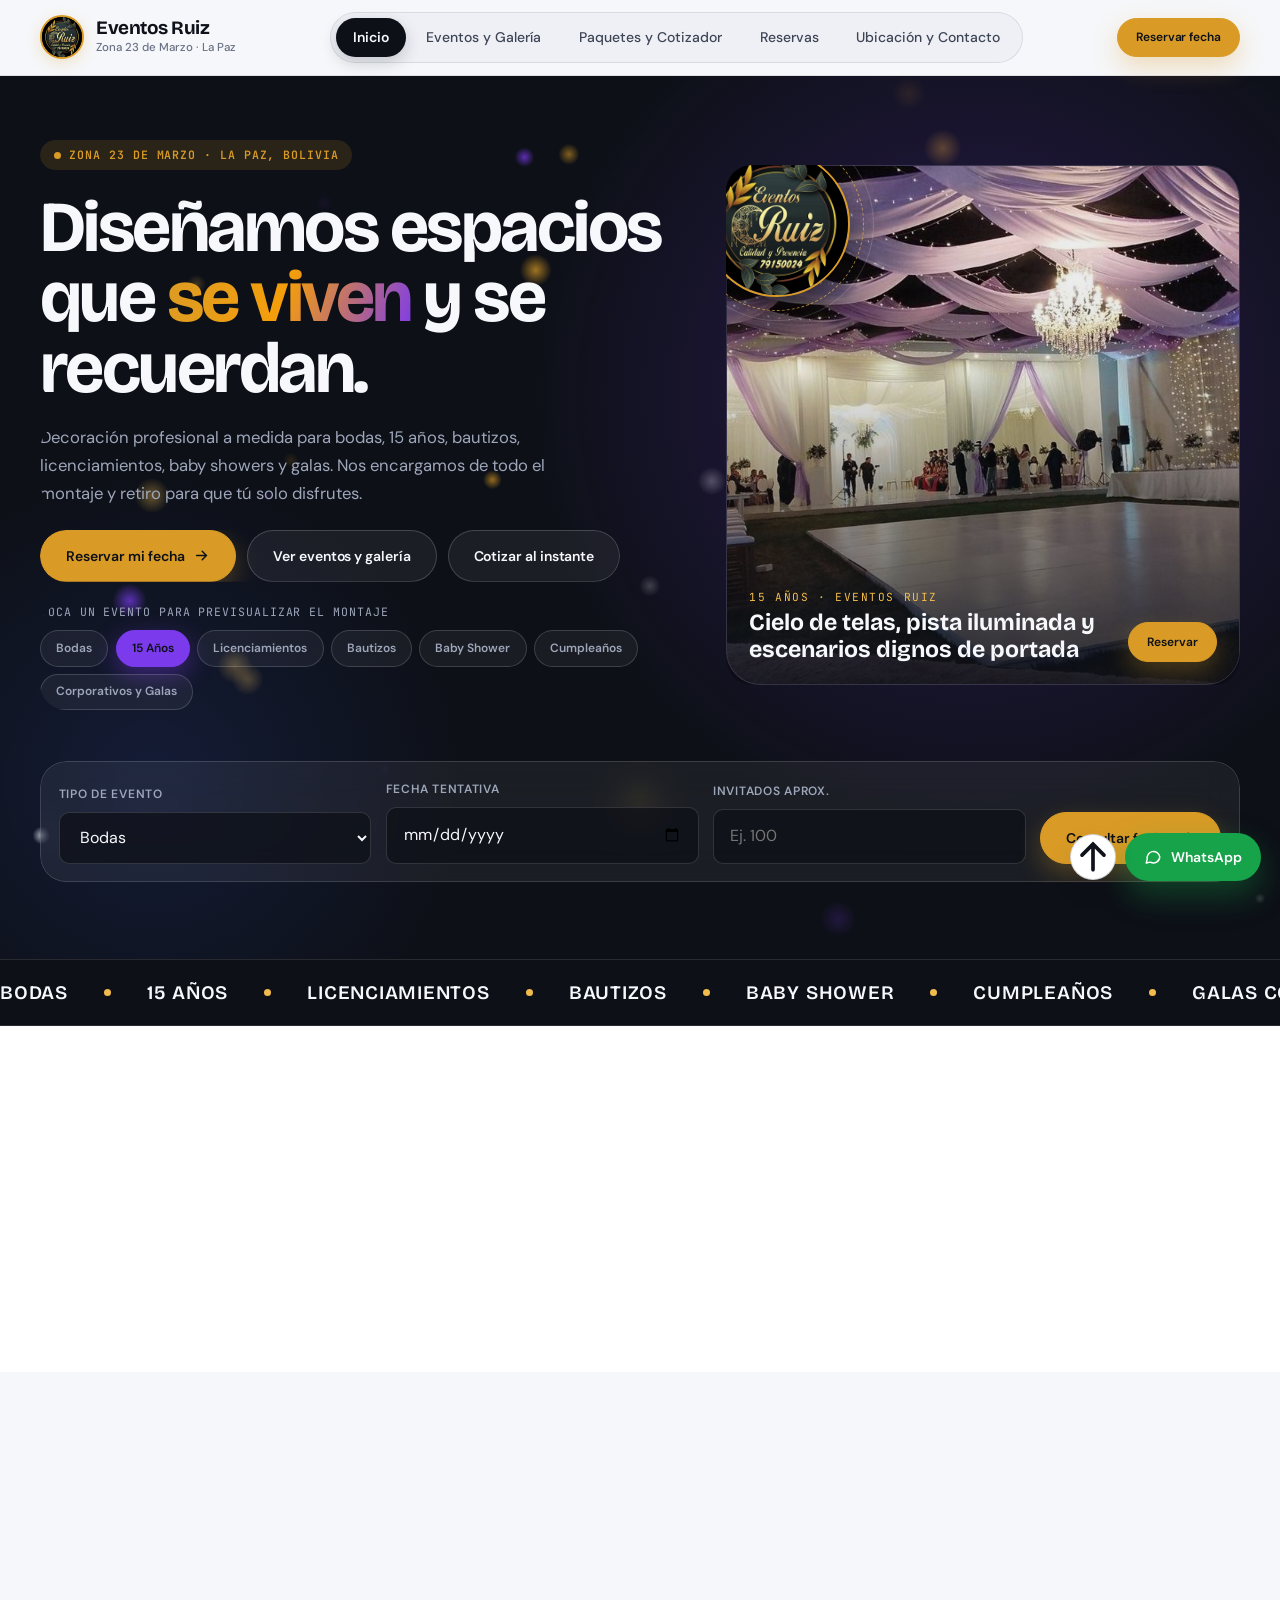
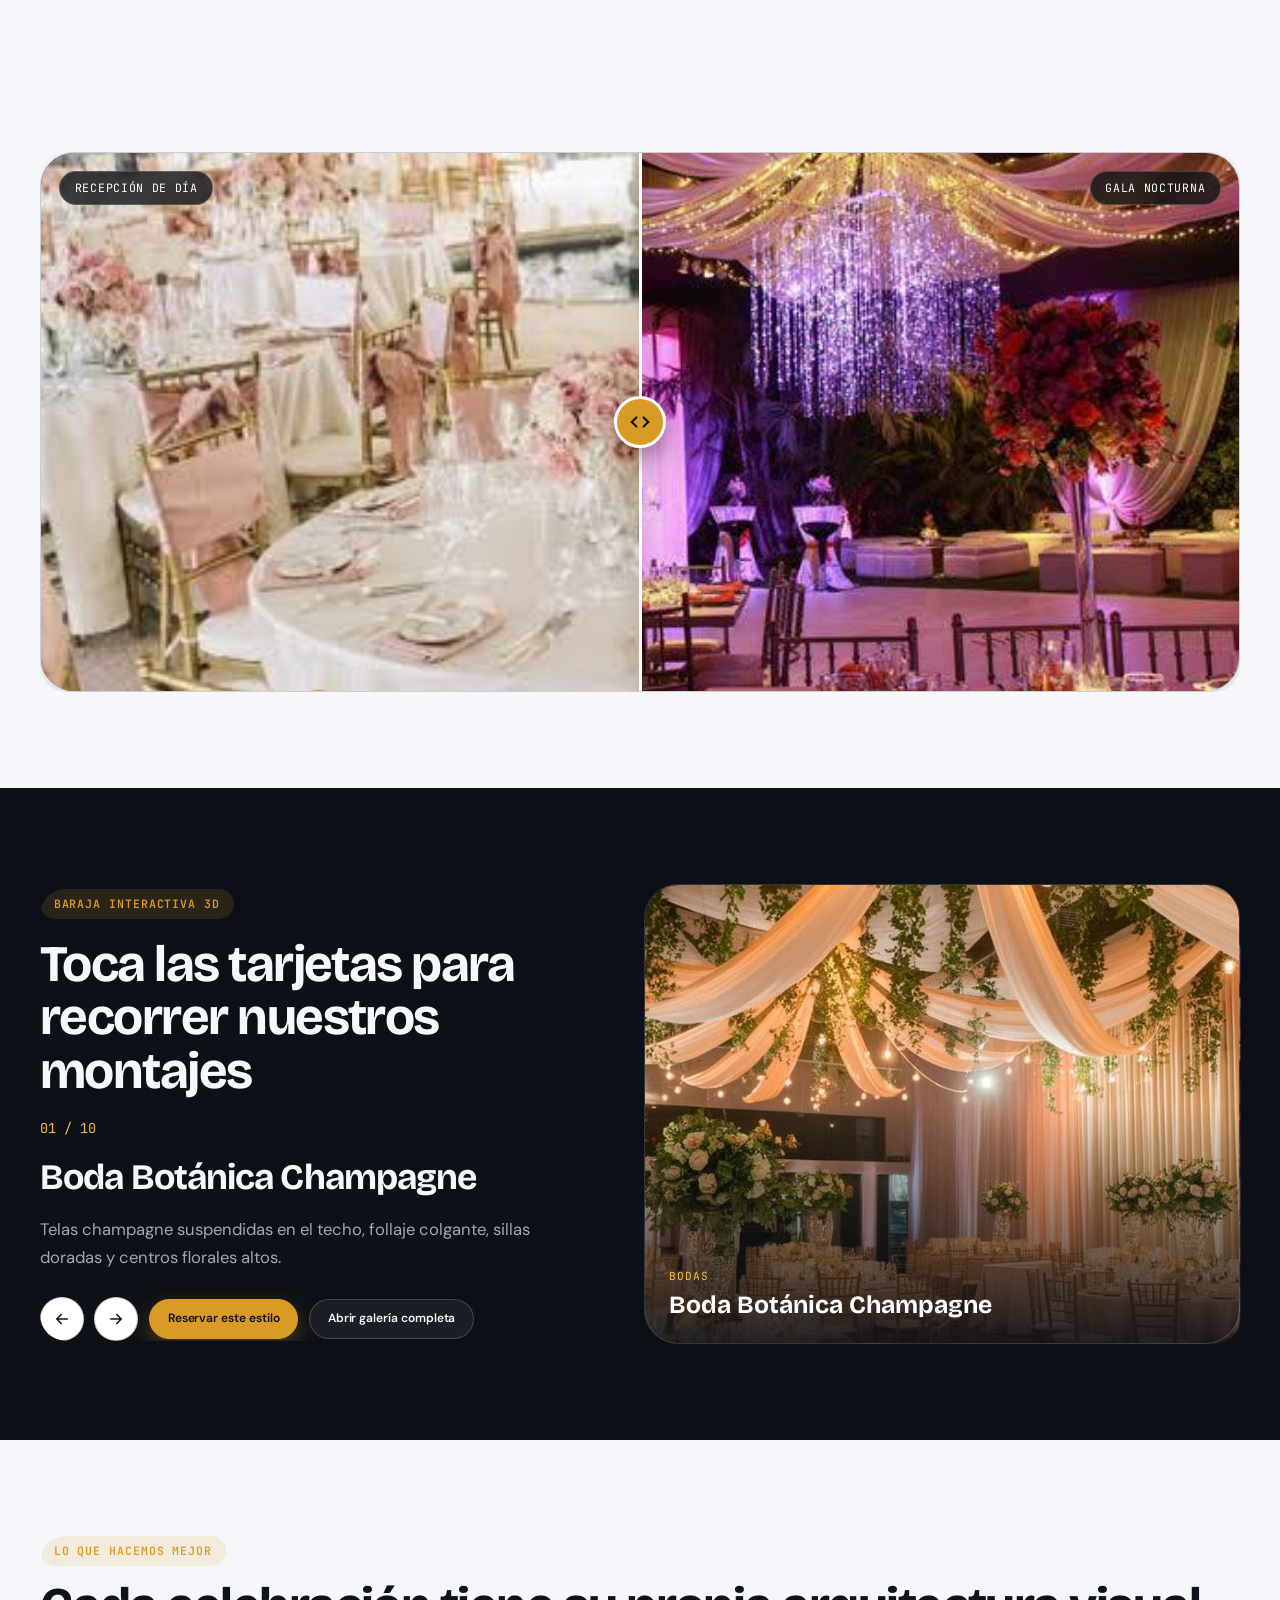
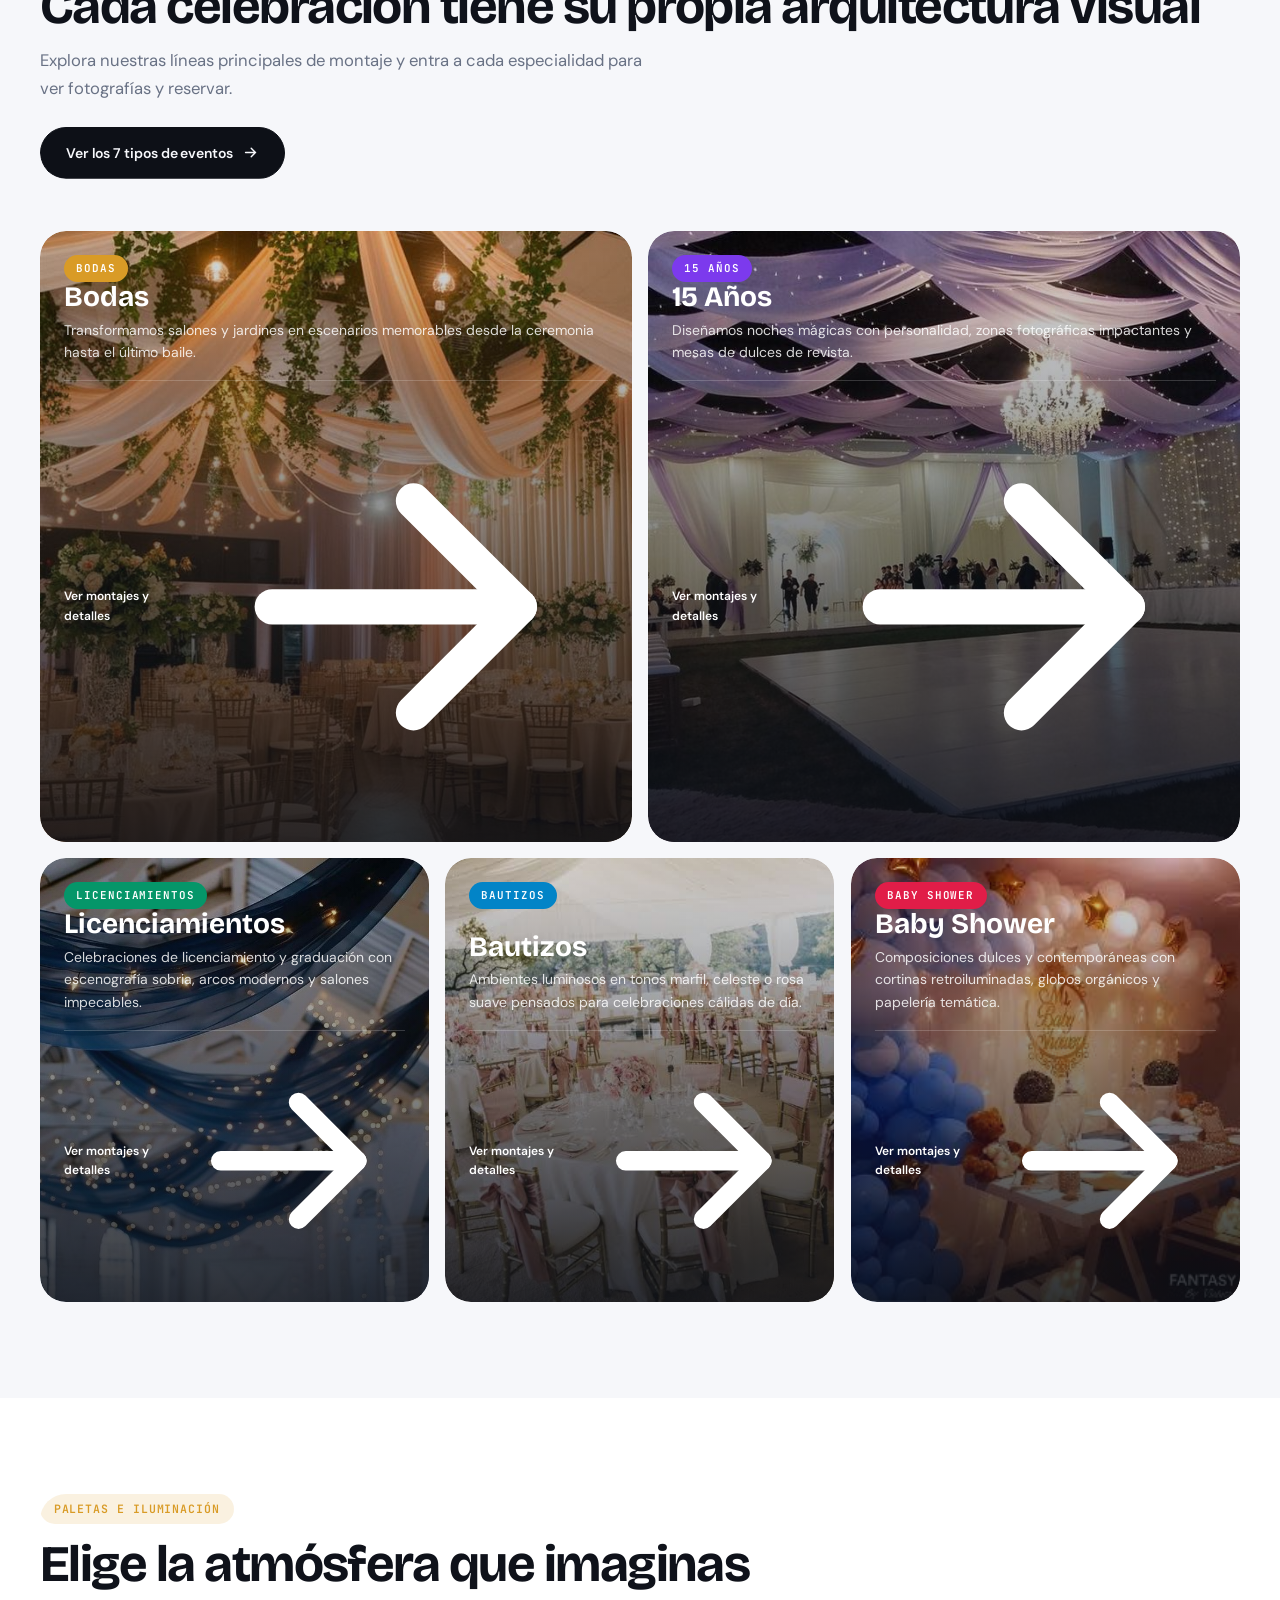
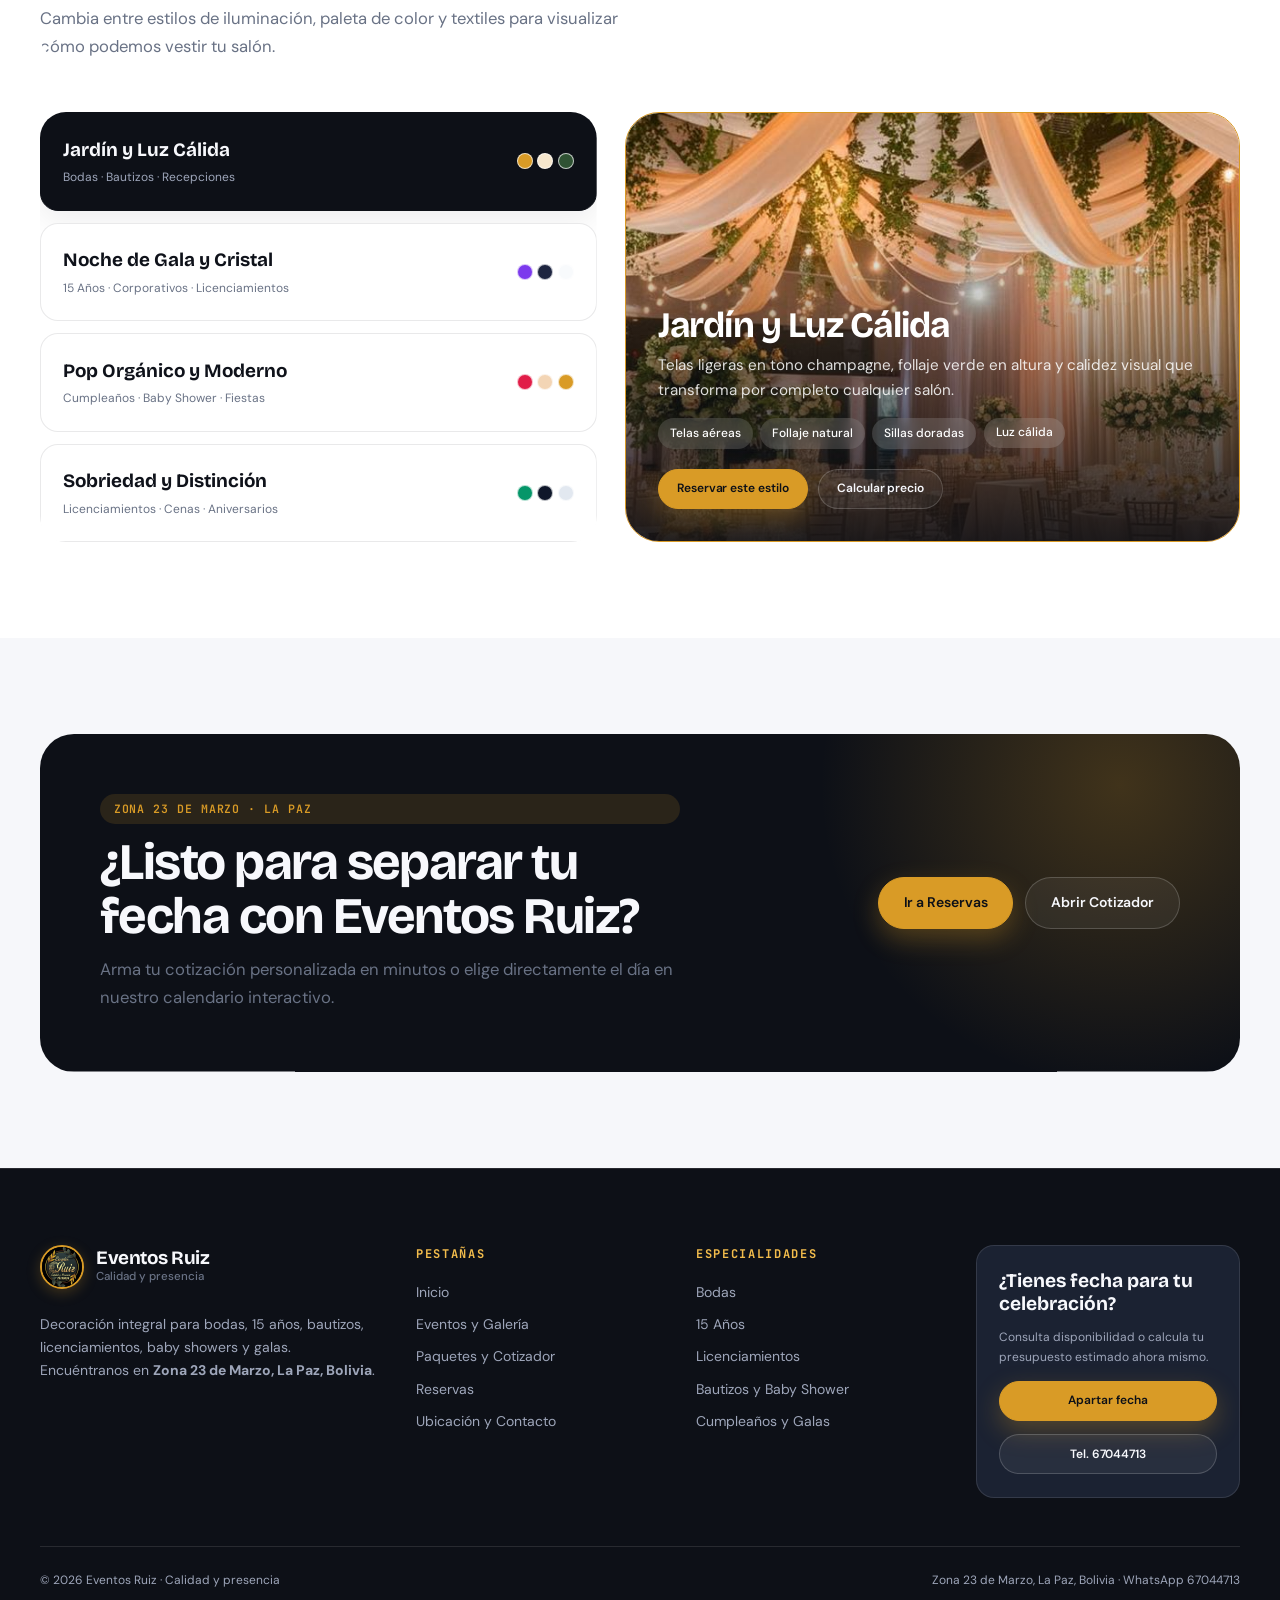
==== commit 228b1fc5: "Eliminar comentarios del codigo del proyecto" ====
--- a/index.html
+++ b/index.html
@@ -6,13 +6,12 @@
             name="viewport"
             content="width=device-width, initial-scale=1, viewport-fit=cover"
         />
-        <!-- Google Search Console: reemplaza el código aquí o ejecuta .\scripts\set-domain.ps1 -->
+
         <meta
             name="google-site-verification"
             content="PEGA_AQUI_TU_CODIGO_DE_SEARCH_CONSOLE"
         />
 
-        <!-- SEO Palabras Clave Bolivia (Google Keyword Planner) -->
         <title>
             Decoración de Eventos en La Paz, Bolivia | Eventos Ruiz · Bodas, 15 Años y Más
         </title>
@@ -33,7 +32,6 @@
             href="https://berfasto.github.io/Eventos-ruiz/"
         />
 
-        <!-- Open Graph & Redes Sociales -->
         <meta property="og:type" content="website" />
         <meta property="og:locale" content="es_BO" />
         <meta property="og:site_name" content="Eventos Ruiz" />
@@ -55,7 +53,6 @@
         />
         <meta name="twitter:card" content="summary_large_image" />
 
-        <!-- Favicon, Manifest & PageSpeed Preload (LCP) -->
         <link rel="icon" type="image/jpeg" href="assets/IMG/Logo.jpg" />
         <link rel="manifest" href="site.webmanifest" />
         <link
@@ -65,7 +62,6 @@
             fetchpriority="high"
         />
 
-        <!-- Datos Estructurados Local SEO (Google Business Profile + Schema.org) -->
         <script type="application/ld+json">
             {
                 "@context": "https://schema.org",
@@ -117,9 +113,7 @@
         <header id="appHeader"></header>
 
         <main>
-            <!-- ==========================================================
-                 Hero Interactivo + Luces Bokeh + Logo Orbital + Quick-Book
-                 ========================================================== -->
+
             <section class="home-hero" id="homeHero">
                 <canvas
                     class="hero-bokeh"
@@ -198,7 +192,6 @@
                                 </a>
                             </div>
 
-                            <!-- Selector interactivo de vista previa -->
                             <div data-reveal="up" style="--delay: 280ms">
                                 <div
                                     class="mono"
@@ -221,7 +214,6 @@
                             </div>
                         </div>
 
-                        <!-- Escenario visual con el Logo orbital + foto viva con tilt 3D -->
                         <div
                             class="hero-stage"
                             data-reveal="scale"
@@ -281,7 +273,6 @@
                         </div>
                     </div>
 
-                    <!-- Barra Express de Reserva Rápida -->
                     <form
                         class="quick-book"
                         id="quickBookForm"
@@ -332,7 +323,6 @@
                 </div>
             </section>
 
-            <!-- Cinta cinética de especialidades -->
             <div class="marquee" aria-hidden="true">
                 <div class="marquee__track">
                     <span class="marquee__item">Bodas</span>
@@ -354,7 +344,6 @@
                 </div>
             </div>
 
-            <!-- Métricas con contadores animados -->
             <section class="section section--white">
                 <div class="container">
                     <div class="stats-strip">
@@ -430,9 +419,6 @@
                 </div>
             </section>
 
-            <!-- ==========================================================
-                 NOVEDAD 1: Comparador Deslizante Interactivo de Atmósferas
-                 ========================================================== -->
             <section class="section">
                 <div class="container">
                     <div class="section-header" data-reveal="up">
@@ -516,9 +502,6 @@
                 </div>
             </section>
 
-            <!-- ==========================================================
-                 NOVEDAD 2: Baraja 3D Interactiva de Montajes Reales
-                 ========================================================== -->
             <section class="section section--dark">
                 <div class="container">
                     <div class="deck-layout">
@@ -610,7 +593,6 @@
                 </div>
             </section>
 
-            <!-- Bento Grid Visual de Especialidades -->
             <section class="section">
                 <div class="container">
                     <div class="section-header" data-reveal="up">
@@ -645,7 +627,6 @@
                 </div>
             </section>
 
-            <!-- Explorador Interactivo de Atmósferas -->
             <section class="section section--white">
                 <div class="container">
                     <div class="section-header" data-reveal="up">
@@ -715,7 +696,6 @@
                 </div>
             </section>
 
-            <!-- CTA Final -->
             <section class="section">
                 <div class="container">
                     <div class="cta-banner" data-reveal="scale">
--- a/assets/css/tokens.css
+++ b/assets/css/tokens.css
@@ -1,17 +1,10 @@
-/* ==========================================================================
-   Eventos Ruiz — Design Tokens (Arquitectura Moderna & Luminosa)
-   Estética: Studio contemporáneo de alto contraste, limpio, vibrante y eficaz
-   ========================================================================== */
-
 :root {
     color-scheme: light;
 
-    /* Tipografía contemporánea (sin clichés cursivos) */
     --font-display: "Bricolage Grotesque", system-ui, -apple-system, sans-serif;
     --font-sans: "DM Sans", system-ui, -apple-system, "Segoe UI", sans-serif;
     --font-mono: "JetBrains Mono", ui-monospace, SFMono-Regular, monospace;
 
-    /* Escala fluida */
     --text-xs: 0.75rem;
     --text-sm: 0.875rem;
     --text-base: 1rem;
@@ -21,7 +14,6 @@
     --text-3xl: clamp(2.15rem, 4vw, 3.35rem);
     --text-hero: clamp(2.75rem, 5.6vw, 4.9rem);
 
-    /* Superficies luminosas y alto contraste arquitectónico */
     --bg: #f6f7fa;
     --bg-pure: #ffffff;
     --bg-subtle: #eef0f6;
@@ -29,21 +21,18 @@
     --bg-dark-elev: #151a26;
     --bg-dark-card: #1b2232;
 
-    /* Tintas */
     --ink: #0f121a;
     --ink-soft: #3d4454;
     --ink-muted: #697285;
     --ink-on-dark: #f7f8fc;
     --ink-on-dark-muted: #9ea6ba;
 
-    /* Acentos de estudio (vibrantes, modernos, conectados al logotipo) */
     --gold: #d99b26;
     --gold-bright: #f2bc4c;
     --gold-soft: rgba(217, 155, 38, 0.13);
     --brand-accent: #d99b26;
     --brand-accent-soft: rgba(217, 155, 38, 0.14);
 
-    /* Acentos por especialidad (para estados interactivos) */
     --cat-bodas: #d99b26;
     --cat-xv: #7c3aed;
     --cat-bautizos: #0284c7;
@@ -52,7 +41,6 @@
     --cat-cumple: #ea580c;
     --cat-corp: #3b5bdb;
 
-    /* Bordes y sombras nítidas */
     --border: rgba(15, 18, 26, 0.09);
     --border-strong: rgba(15, 18, 26, 0.18);
     --border-dark: rgba(255, 255, 255, 0.11);
@@ -61,7 +49,6 @@
     --shadow-lg: 0 26px 65px rgba(15, 18, 26, 0.13);
     --shadow-dark: 0 30px 70px rgba(0, 0, 0, 0.45);
 
-    /* Espaciado & Radios */
     --container: 1240px;
     --gutter: clamp(1.15rem, 3.8vw, 2.5rem);
     --section-py: clamp(4rem, 7.5vw, 6.5rem);
@@ -73,14 +60,12 @@
     --r-xl: 34px;
     --r-pill: 999px;
 
-    /* Curvas de animación */
     --ease-expo: cubic-bezier(0.16, 1, 0.3, 1);
     --ease-spring: cubic-bezier(0.34, 1.56, 0.64, 1);
     --t-fast: 180ms;
     --t-base: 360ms;
     --t-slow: 720ms;
 
-    /* Capas */
     --z-nav: 50;
     --z-fab: 60;
     --z-drawer: 80;
--- a/assets/css/base.css
+++ b/assets/css/base.css
@@ -1,7 +1,3 @@
-/* ==========================================================================
-   Base, Tipografía, Animaciones de Scroll y Transiciones de Página
-   ========================================================================== */
-
 *,
 *::before,
 *::after {
@@ -104,7 +100,6 @@
     color: var(--ink-on-dark);
 }
 
-/* Tipografía de impacto limpio */
 .kicker {
     display: inline-flex;
     align-items: center;
@@ -202,7 +197,6 @@
     justify-items: start;
 }
 
-/* Barra superior de progreso */
 .scroll-bar {
     position: fixed;
     top: 0;
@@ -216,7 +210,6 @@
     pointer-events: none;
 }
 
-/* Cortina suave de transición entre páginas */
 .page-curtain {
     position: fixed;
     inset: 0;
@@ -232,7 +225,6 @@
     pointer-events: auto;
 }
 
-/* Animaciones suaves de aparición al bajar (Scroll Reveal) */
 [data-reveal] {
     opacity: 0;
     will-change: transform, opacity, clip-path;
@@ -274,7 +266,6 @@
     clip-path: inset(0 0 0 0 round var(--r-lg));
 }
 
-/* Cinta cinética infinita (Marquee) */
 .marquee {
     position: relative;
     overflow: hidden;
--- a/assets/css/shell.css
+++ b/assets/css/shell.css
@@ -1,7 +1,3 @@
-/* ==========================================================================
-   Shell Unificado: Navbar Flotante, Pestañas, Drawer Móvil, Footer, FAB
-   ========================================================================== */
-
 .site-nav {
     position: sticky;
     top: 0;
@@ -28,7 +24,6 @@
     gap: 1rem;
 }
 
-/* Marca en navbar */
 .nav-brand {
     display: inline-flex;
     align-items: center;
@@ -73,7 +68,6 @@
     font-weight: 500;
 }
 
-/* Pestañas en cápsula moderna */
 .nav-tabs {
     display: flex;
     align-items: center;
@@ -126,7 +120,6 @@
     justify-content: center;
 }
 
-/* Drawer Móvil */
 .mobile-menu {
     position: fixed;
     inset: 0;
@@ -195,7 +188,6 @@
     border-top: 1px solid var(--border-dark);
 }
 
-/* Footer moderno de alto contraste */
 .site-footer {
     background: var(--bg-dark);
     color: var(--ink-on-dark);
@@ -269,7 +261,6 @@
     color: var(--ink-on-dark-muted);
 }
 
-/* Floating Quick Dock */
 .fab-dock {
     position: fixed;
     right: 1.2rem;
@@ -331,7 +322,6 @@
     height: 18px;
 }
 
-/* Toast accesible */
 .toast {
     position: fixed;
     left: 50%;
--- a/assets/css/components.css
+++ b/assets/css/components.css
@@ -0,0 +1,412 @@
+.btn {
+    position: relative;
+    display: inline-flex;
+    align-items: center;
+    justify-content: center;
+    gap: 0.55rem;
+    padding: 0.85rem 1.55rem;
+    border-radius: var(--r-pill);
+    border: 1px solid var(--border-strong);
+    background: var(--bg-pure);
+    color: var(--ink);
+    font-size: var(--text-sm);
+    font-weight: 600;
+    letter-spacing: -0.005em;
+    transition:
+        transform var(--t-base) var(--ease-expo),
+        background-color var(--t-fast),
+        border-color var(--t-fast),
+        color var(--t-fast),
+        box-shadow var(--t-base) var(--ease-expo);
+}
+
+.btn svg {
+    width: 17px;
+    height: 17px;
+    flex-shrink: 0;
+    transition: transform var(--t-base) var(--ease-expo);
+}
+
+.btn:hover {
+    transform: translateY(-2px);
+    box-shadow: var(--shadow-sm);
+    border-color: var(--ink);
+}
+
+.btn:hover svg.arrow-move {
+    transform: translateX(4px);
+}
+
+.btn:active {
+    transform: translateY(0) scale(0.98);
+}
+
+.btn--dark {
+    background: var(--bg-dark);
+    border-color: var(--bg-dark);
+    color: var(--ink-on-dark);
+}
+
+.btn--dark:hover {
+    background: #1d2333;
+    border-color: #1d2333;
+    box-shadow: 0 14px 32px rgba(13, 16, 23, 0.26);
+}
+
+.btn--gold {
+    background: var(--gold);
+    border-color: var(--gold);
+    color: #0d1017;
+    box-shadow: 0 10px 26px rgba(217, 155, 38, 0.3);
+}
+
+.btn--gold:hover {
+    background: var(--gold-bright);
+    border-color: var(--gold-bright);
+    box-shadow: 0 16px 36px rgba(217, 155, 38, 0.4);
+}
+
+.btn--ghost-dark {
+    background: rgba(255, 255, 255, 0.06);
+    border-color: rgba(255, 255, 255, 0.18);
+    color: var(--ink-on-dark);
+}
+
+.btn--ghost-dark:hover {
+    background: rgba(255, 255, 255, 0.14);
+    border-color: rgba(255, 255, 255, 0.36);
+}
+
+.btn--sm {
+    padding: 0.58rem 1.12rem;
+    font-size: var(--text-xs);
+}
+
+.btn--full {
+    width: 100%;
+}
+
+.icon-circle {
+    width: 44px;
+    height: 44px;
+    border-radius: 50%;
+    border: 1px solid var(--border-strong);
+    background: var(--bg-pure);
+    color: var(--ink);
+    display: inline-flex;
+    align-items: center;
+    justify-content: center;
+    transition: transform var(--t-base) var(--ease-spring), background-color var(--t-fast), border-color var(--t-fast);
+}
+
+.icon-circle:hover {
+    transform: scale(1.08);
+    border-color: var(--ink);
+    background: var(--bg-dark);
+    color: var(--ink-on-dark);
+}
+
+.icon-circle svg {
+    width: 18px;
+    height: 18px;
+}
+
+.card {
+    position: relative;
+    background: var(--bg-pure);
+    border: 1px solid var(--border);
+    border-radius: var(--r-lg);
+    box-shadow: var(--shadow-xs);
+    overflow: hidden;
+    transition:
+        transform var(--t-base) var(--ease-expo),
+        border-color var(--t-base),
+        box-shadow var(--t-base) var(--ease-expo);
+}
+
+.card[data-spotlight]::before {
+    content: "";
+    position: absolute;
+    inset: 0;
+    pointer-events: none;
+    opacity: 0;
+    background: radial-gradient(
+        340px circle at var(--sx, 50%) var(--sy, 50%),
+        rgba(217, 155, 38, 0.12),
+        transparent 65%
+    );
+    transition: opacity var(--t-base);
+}
+
+.card[data-spotlight]:hover::before {
+    opacity: 1;
+}
+
+.card:hover {
+    border-color: var(--border-strong);
+    box-shadow: var(--shadow-sm);
+}
+
+.card--dark {
+    background: var(--bg-dark-elev);
+    border-color: var(--border-dark);
+    color: var(--ink-on-dark);
+}
+
+.card--dark:hover {
+    border-color: rgba(242, 188, 76, 0.45);
+}
+
+.pills {
+    display: flex;
+    flex-wrap: wrap;
+    gap: 0.5rem;
+}
+
+.pill {
+    display: inline-flex;
+    align-items: center;
+    gap: 0.45rem;
+    padding: 0.55rem 1.15rem;
+    border-radius: var(--r-pill);
+    border: 1px solid var(--border);
+    background: var(--bg-pure);
+    color: var(--ink-soft);
+    font-size: var(--text-sm);
+    font-weight: 500;
+    transition:
+        background-color var(--t-base) var(--ease-expo),
+        color var(--t-fast),
+        border-color var(--t-fast),
+        transform var(--t-fast);
+}
+
+.pill__dot {
+    width: 8px;
+    height: 8px;
+    border-radius: 50%;
+    background: var(--pill-color, var(--gold));
+}
+
+.pill:hover {
+    border-color: var(--ink);
+    color: var(--ink);
+    transform: translateY(-1px);
+}
+
+.pill.is-active {
+    background: var(--pill-color, var(--bg-dark));
+    border-color: var(--pill-color, var(--bg-dark));
+    color: #ffffff;
+    font-weight: 600;
+    box-shadow: 0 8px 20px rgba(15, 18, 26, 0.15);
+}
+
+.pill.is-active .pill__dot {
+    background: #ffffff;
+}
+
+.field {
+    display: grid;
+    gap: 0.48rem;
+}
+
+.field__label {
+    display: flex;
+    align-items: center;
+    justify-content: space-between;
+    font-size: var(--text-xs);
+    font-weight: 600;
+    letter-spacing: 0.06em;
+    text-transform: uppercase;
+    color: var(--ink-muted);
+}
+
+.input,
+.select,
+.textarea {
+    width: 100%;
+    padding: 0.85rem 1rem;
+    border-radius: var(--r-sm);
+    border: 1.5px solid var(--border);
+    background: var(--bg);
+    color: var(--ink);
+    font-size: var(--text-base);
+    transition: border-color var(--t-fast), background-color var(--t-fast), box-shadow var(--t-fast);
+}
+
+.input:hover,
+.select:hover,
+.textarea:hover {
+    border-color: var(--border-strong);
+}
+
+.input:focus,
+.select:focus,
+.textarea:focus {
+    outline: none;
+    background: var(--bg-pure);
+    border-color: var(--bg-dark);
+    box-shadow: 0 0 0 4px rgba(15, 18, 26, 0.07);
+}
+
+.textarea {
+    resize: vertical;
+    min-height: 110px;
+}
+
+.slider {
+    -webkit-appearance: none;
+    appearance: none;
+    width: 100%;
+    height: 8px;
+    border-radius: var(--r-pill);
+    background: linear-gradient(
+        90deg,
+        var(--bg-dark) var(--fill, 20%),
+        var(--bg-subtle) var(--fill, 20%)
+    );
+    cursor: pointer;
+}
+
+.slider::-webkit-slider-thumb {
+    -webkit-appearance: none;
+    width: 24px;
+    height: 24px;
+    border-radius: 50%;
+    background: var(--gold);
+    border: 3px solid var(--bg-dark);
+    box-shadow: 0 4px 12px rgba(15, 18, 26, 0.25);
+    transition: transform var(--t-fast) var(--ease-spring);
+}
+
+.slider::-webkit-slider-thumb:hover {
+    transform: scale(1.16);
+}
+
+.slider::-moz-range-thumb {
+    width: 24px;
+    height: 24px;
+    border-radius: 50%;
+    background: var(--gold);
+    border: 3px solid var(--bg-dark);
+    box-shadow: 0 4px 12px rgba(15, 18, 26, 0.25);
+}
+
+.lightbox {
+    position: fixed;
+    inset: 0;
+    z-index: var(--z-lightbox);
+    background: rgba(9, 11, 17, 0.94);
+    backdrop-filter: blur(18px);
+    display: grid;
+    place-items: center;
+    padding: clamp(1rem, 3vw, 2.5rem);
+    opacity: 0;
+    transition: opacity var(--t-base) var(--ease-expo);
+}
+
+.lightbox.is-open {
+    opacity: 1;
+}
+
+.lightbox__box {
+    width: min(960px, 100%);
+    display: grid;
+    gap: 1.25rem;
+    transform: scale(0.95);
+    transition: transform var(--t-base) var(--ease-expo);
+}
+
+.lightbox.is-open .lightbox__box {
+    transform: scale(1);
+}
+
+.lightbox__media {
+    position: relative;
+    border-radius: var(--r-lg);
+    overflow: hidden;
+    background: #07090e;
+    border: 1px solid rgba(255, 255, 255, 0.1);
+    display: grid;
+    place-items: center;
+    max-height: 70vh;
+}
+
+.lightbox__img {
+    max-height: 70vh;
+    width: auto;
+    max-width: 100%;
+    object-fit: contain;
+    transition: opacity 220ms ease;
+}
+
+.lightbox__bar {
+    display: flex;
+    align-items: center;
+    justify-content: space-between;
+    gap: 1rem;
+    flex-wrap: wrap;
+    color: var(--ink-on-dark);
+}
+
+.lightbox__title {
+    font-family: var(--font-display);
+    font-size: clamp(1.35rem, 2.5vw, 1.9rem);
+    font-weight: 700;
+}
+
+.lightbox__desc {
+    color: var(--ink-on-dark-muted);
+    font-size: var(--text-sm);
+    margin-top: 0.2rem;
+}
+
+.lightbox__actions {
+    display: flex;
+    gap: 0.55rem;
+    flex-wrap: wrap;
+}
+
+.lightbox__ctrl {
+    position: fixed;
+    background: rgba(21, 26, 38, 0.9);
+    color: var(--ink-on-dark);
+    border-color: rgba(255, 255, 255, 0.18);
+}
+
+.lightbox__ctrl:hover {
+    background: var(--gold);
+    color: #0d1017;
+    border-color: var(--gold);
+}
+
+.lightbox__close {
+    top: 1.25rem;
+    right: 1.25rem;
+}
+
+.lightbox__prev {
+    top: 50%;
+    left: 1.25rem;
+    transform: translateY(-50%);
+}
+
+.lightbox__next {
+    top: 50%;
+    right: 1.25rem;
+    transform: translateY(-50%);
+}
+
+@media (max-width: 720px) {
+    .lightbox__prev,
+    .lightbox__next {
+        top: auto;
+        bottom: 1rem;
+        transform: none;
+    }
+
+    .lightbox__box {
+        padding-bottom: 3rem;
+    }
+}
--- a/assets/css/pages.css
+++ b/assets/css/pages.css
@@ -1,10 +1,3 @@
-/* ==========================================================================
-   Layouts por Página: Inicio, Eventos, Cotizador, Reservas y Contacto
-   ========================================================================== */
-
-/* --------------------------------------------------------------------------
-   PAGE BANNER (para páginas secundarias: eventos, cotizador, reservas, contacto)
-   -------------------------------------------------------------------------- */
 .page-hero {
     position: relative;
     background: var(--bg-dark);
@@ -43,9 +36,6 @@
     color: var(--ink-on-dark-muted);
 }
 
-/* --------------------------------------------------------------------------
-   1. INICIO — Hero Cinematográfico + Logo Orbital + Quick-Book Dock
-   -------------------------------------------------------------------------- */
 .home-hero {
     position: relative;
     background: var(--bg-dark);
@@ -84,7 +74,6 @@
     max-width: 50ch;
 }
 
-/* Selector interactivo de ambiente en el Hero */
 .hero-switcher {
     display: flex;
     flex-wrap: wrap;
@@ -115,7 +104,6 @@
     box-shadow: 0 8px 24px color-mix(in srgb, var(--hero-accent) 42%, transparent);
 }
 
-/* Escenario visual derecho: Fotografía viva + Logo orbital heredado y elevado */
 .hero-stage {
     position: relative;
     display: grid;
@@ -177,7 +165,6 @@
     margin-top: 0.2rem;
 }
 
-/* Medallón del logotipo (mantiene la esencia flotante y el anillo orbital de la versión anterior) */
 .logo-orbit {
     position: absolute;
     top: -1.25rem;
@@ -232,7 +219,6 @@
     }
 }
 
-/* Barra Express de Reserva Rápida en Inicio */
 .quick-book {
     position: relative;
     z-index: 5;
@@ -266,7 +252,6 @@
     border-color: var(--gold-bright);
 }
 
-/* Métricas animadas */
 .stats-strip {
     display: grid;
     grid-template-columns: repeat(4, minmax(0, 1fr));
@@ -293,7 +278,6 @@
     color: var(--ink-muted);
 }
 
-/* Bento Grid de Especialidades en Inicio */
 .specialty-bento {
     display: grid;
     grid-template-columns: repeat(12, minmax(0, 1fr));
@@ -385,7 +369,6 @@
     font-weight: 600;
 }
 
-/* Explorador interactivo de Atmósferas en Inicio */
 .mood-studio {
     display: grid;
     grid-template-columns: 0.95fr 1.05fr;
@@ -502,7 +485,6 @@
     font-weight: 500;
 }
 
-/* Banda CTA final */
 .cta-banner {
     padding: clamp(2.25rem, 5vw, 3.75rem);
     border-radius: var(--r-xl);
@@ -517,9 +499,6 @@
     flex-wrap: wrap;
 }
 
-/* --------------------------------------------------------------------------
-   2. EVENTOS Y GALERÍA (eventos.html)
-   -------------------------------------------------------------------------- */
 .services-deck {
     display: grid;
     grid-template-columns: repeat(auto-fill, minmax(310px, 1fr));
@@ -627,7 +606,6 @@
     color: var(--ink-soft);
 }
 
-/* Galería Masonry / Editorial 10 fotos */
 .gallery-toolbar {
     display: flex;
     align-items: center;
@@ -727,9 +705,6 @@
     line-height: 1.1;
 }
 
-/* --------------------------------------------------------------------------
-   3. PAQUETES Y COTIZADOR (cotizador.html)
-   -------------------------------------------------------------------------- */
 .packages-row {
     display: grid;
     grid-template-columns: repeat(3, minmax(0, 1fr));
@@ -829,7 +804,6 @@
     margin-top: 2px;
 }
 
-/* Constructor interactivo */
 .builder-grid {
     display: grid;
     grid-template-columns: 1.25fr 0.9fr;
@@ -995,7 +969,6 @@
     font-weight: 700;
 }
 
-/* Recibo Sticky */
 .receipt-card {
     position: sticky;
     top: calc(var(--nav-h) + 1.5rem);
@@ -1040,9 +1013,6 @@
     font-weight: 500;
 }
 
-/* --------------------------------------------------------------------------
-   4. RESERVAS (reservas.html)
-   -------------------------------------------------------------------------- */
 .booking-studio {
     display: grid;
     grid-template-columns: minmax(320px, 430px) 1fr;
@@ -1191,9 +1161,6 @@
     gap: 1rem;
 }
 
-/* --------------------------------------------------------------------------
-   5. CONTACTO Y UBICACIÓN (contacto.html)
-   -------------------------------------------------------------------------- */
 .contact-grid {
     display: grid;
     grid-template-columns: 1.35fr 0.95fr;
@@ -1300,9 +1267,6 @@
     font-size: var(--text-sm);
 }
 
-/* --------------------------------------------------------------------------
-   Responsive Global
-   -------------------------------------------------------------------------- */
 @media (max-width: 1024px) {
     .home-hero__grid,
     .mood-studio,
@@ -1374,12 +1338,6 @@
     }
 }
 
-/* ==========================================================================
-   Efectos Creativos Avanzados: Cursor Lente, Bokeh Canvas, Sparkles,
-   Comparador Deslizante, Baraja 3D, Favoritos y Pase de Pre-Reserva
-   ========================================================================== */
-
-/* Cortina con emblema de marca */
 .page-curtain {
     display: grid;
     place-items: center;
@@ -1406,7 +1364,6 @@
     object-fit: cover;
 }
 
-/* Cursor Lente Interactivo (solo escritorio) */
 .cursor-lens {
     position: fixed;
     top: 0;
@@ -1465,7 +1422,6 @@
     }
 }
 
-/* Partículas destello en celebraciones */
 .spark-particle {
     position: fixed;
     z-index: 140;
@@ -1487,7 +1443,6 @@
     }
 }
 
-/* Revelado blur-up */
 [data-reveal="blur"] {
     filter: blur(10px);
     transform: translateY(22px);
@@ -1503,7 +1458,6 @@
     transform: none;
 }
 
-/* Canvas de luces Bokeh en Hero */
 .hero-bokeh {
     position: absolute;
     inset: 0;
@@ -1513,15 +1467,11 @@
     z-index: 0;
 }
 
-/* Parallax sutil */
 [data-parallax] {
     transform: translateY(var(--py, 0px));
     will-change: transform;
 }
 
-/* --------------------------------------------------------------------------
-   Comparador Deslizante Interactivo (Antes / Después de Atmósferas)
-   -------------------------------------------------------------------------- */
 .compare-shell {
     display: grid;
     gap: 1.35rem;
@@ -1622,9 +1572,6 @@
     margin: 0;
 }
 
-/* --------------------------------------------------------------------------
-   Baraja 3D Interactiva de Montajes Reales (Inicio)
-   -------------------------------------------------------------------------- */
 .deck-layout {
     display: grid;
     grid-template-columns: 0.95fr 1.05fr;
@@ -1723,9 +1670,6 @@
     opacity: 0 !important;
 }
 
-/* --------------------------------------------------------------------------
-   Favoritos & Cambio de Vista en Galería (eventos.html)
-   -------------------------------------------------------------------------- */
 .gal-card-wrap {
     position: relative;
     grid-column: span 4;
@@ -1810,7 +1754,6 @@
     transform: translate(-50%, 0);
 }
 
-/* Vista previa visual dentro del Cotizador (cotizador.html) */
 .receipt-preview {
     position: relative;
     height: 155px;
@@ -1844,7 +1787,6 @@
     color: #ffffff;
 }
 
-/* Pase en vivo de Pre-Reserva (reservas.html) */
 .pass-ticket {
     position: relative;
     border-radius: var(--r-lg);
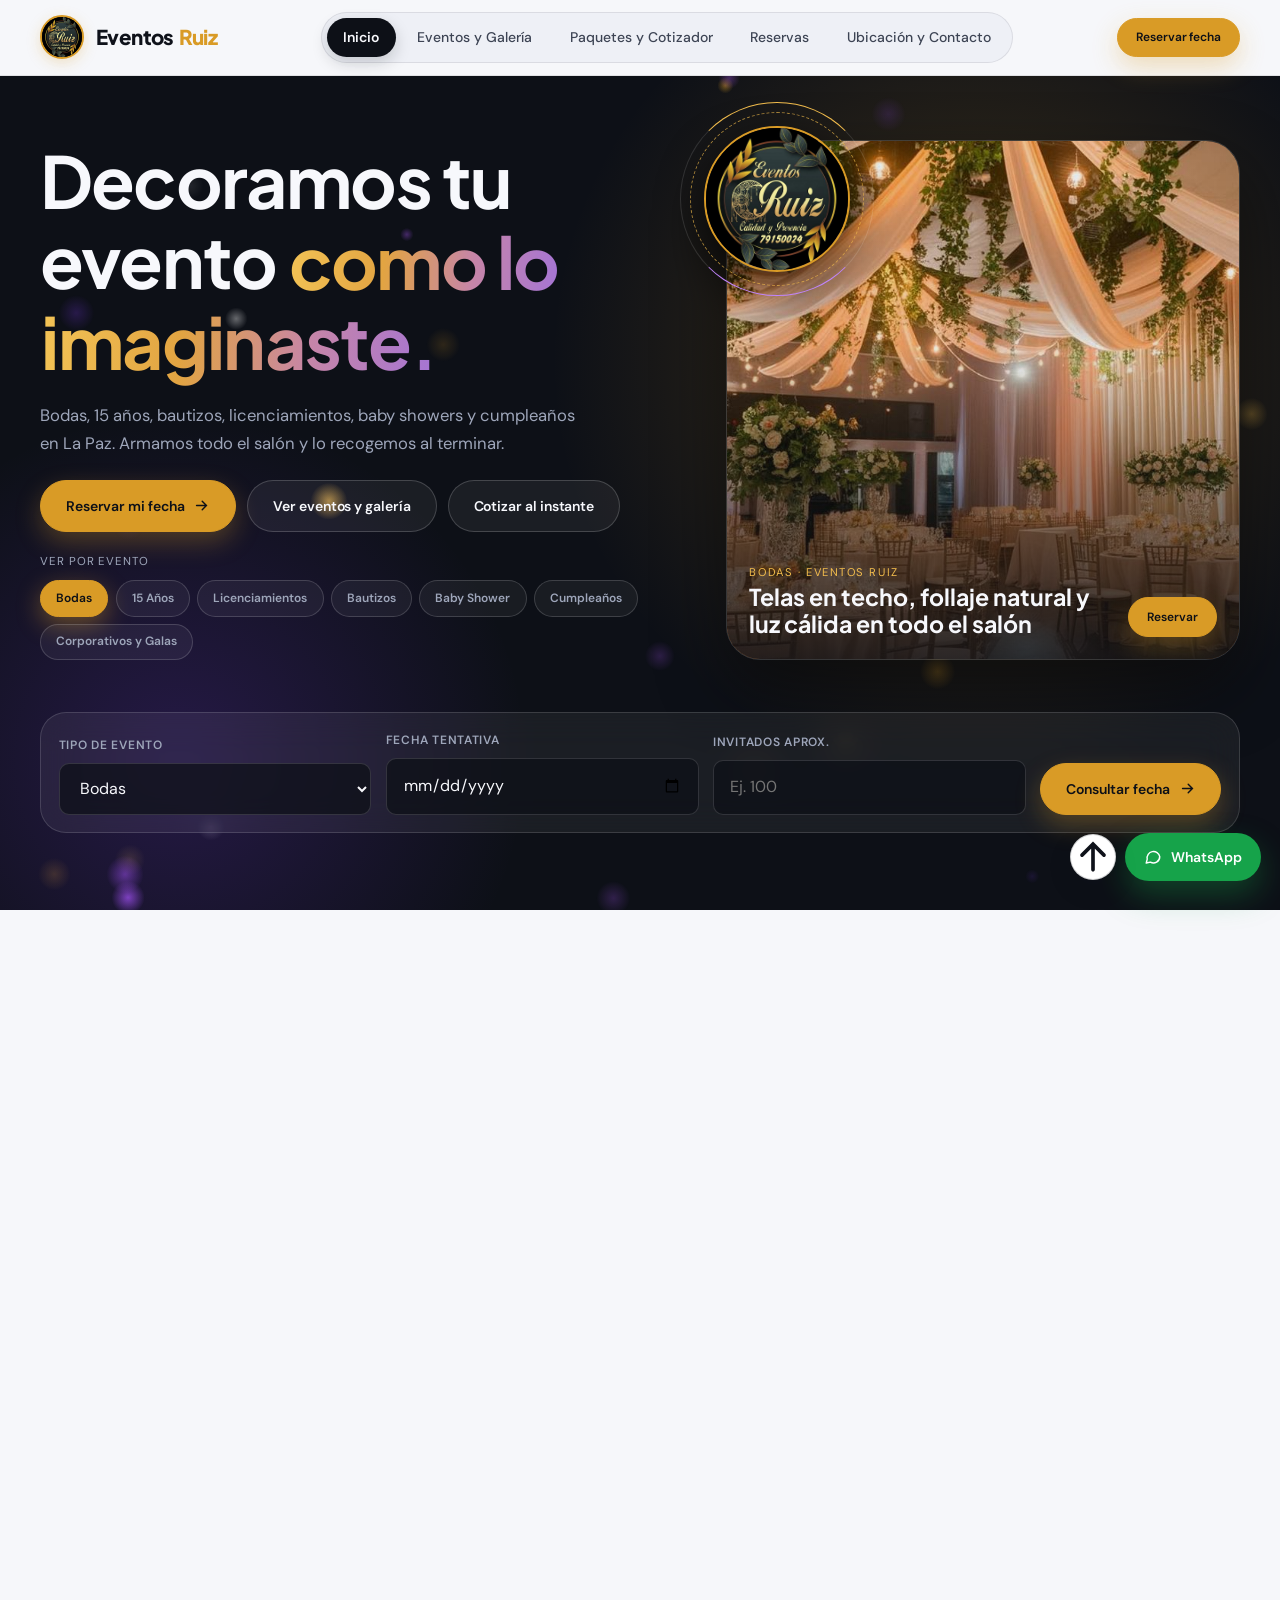
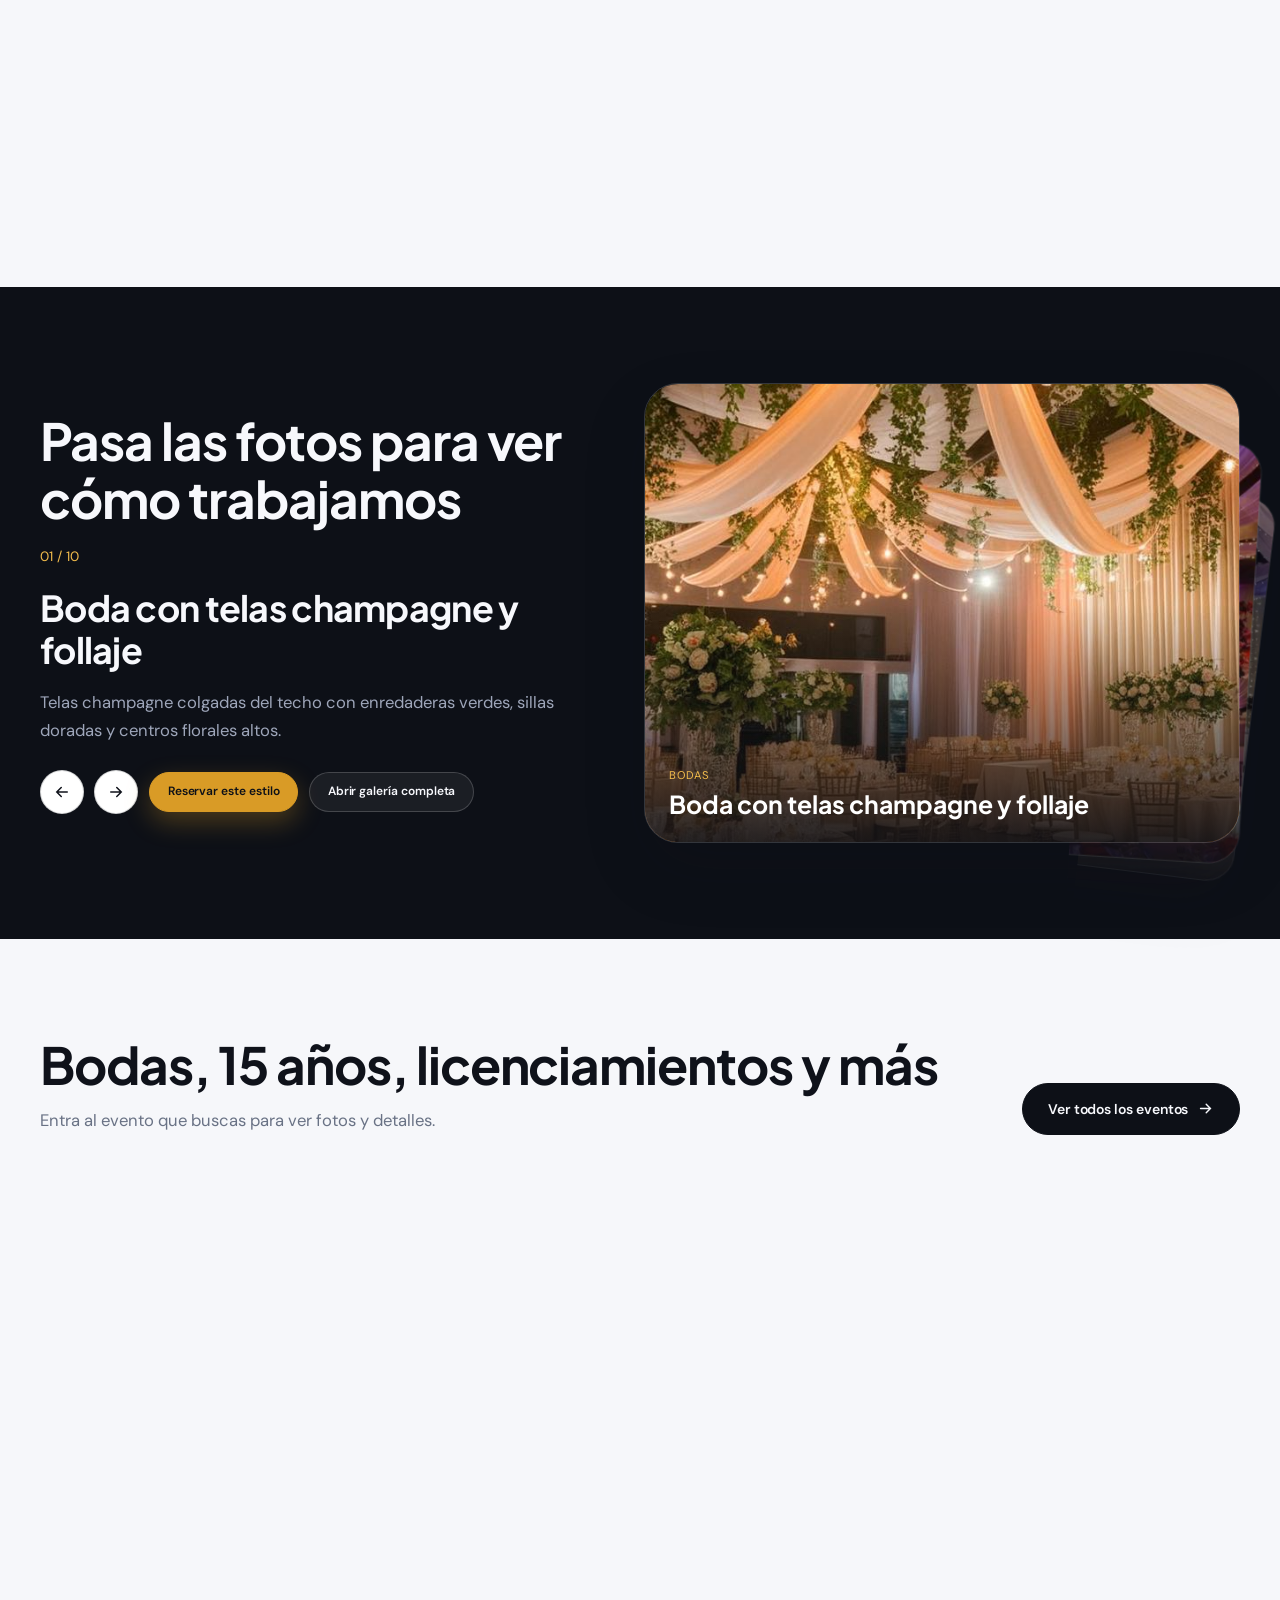
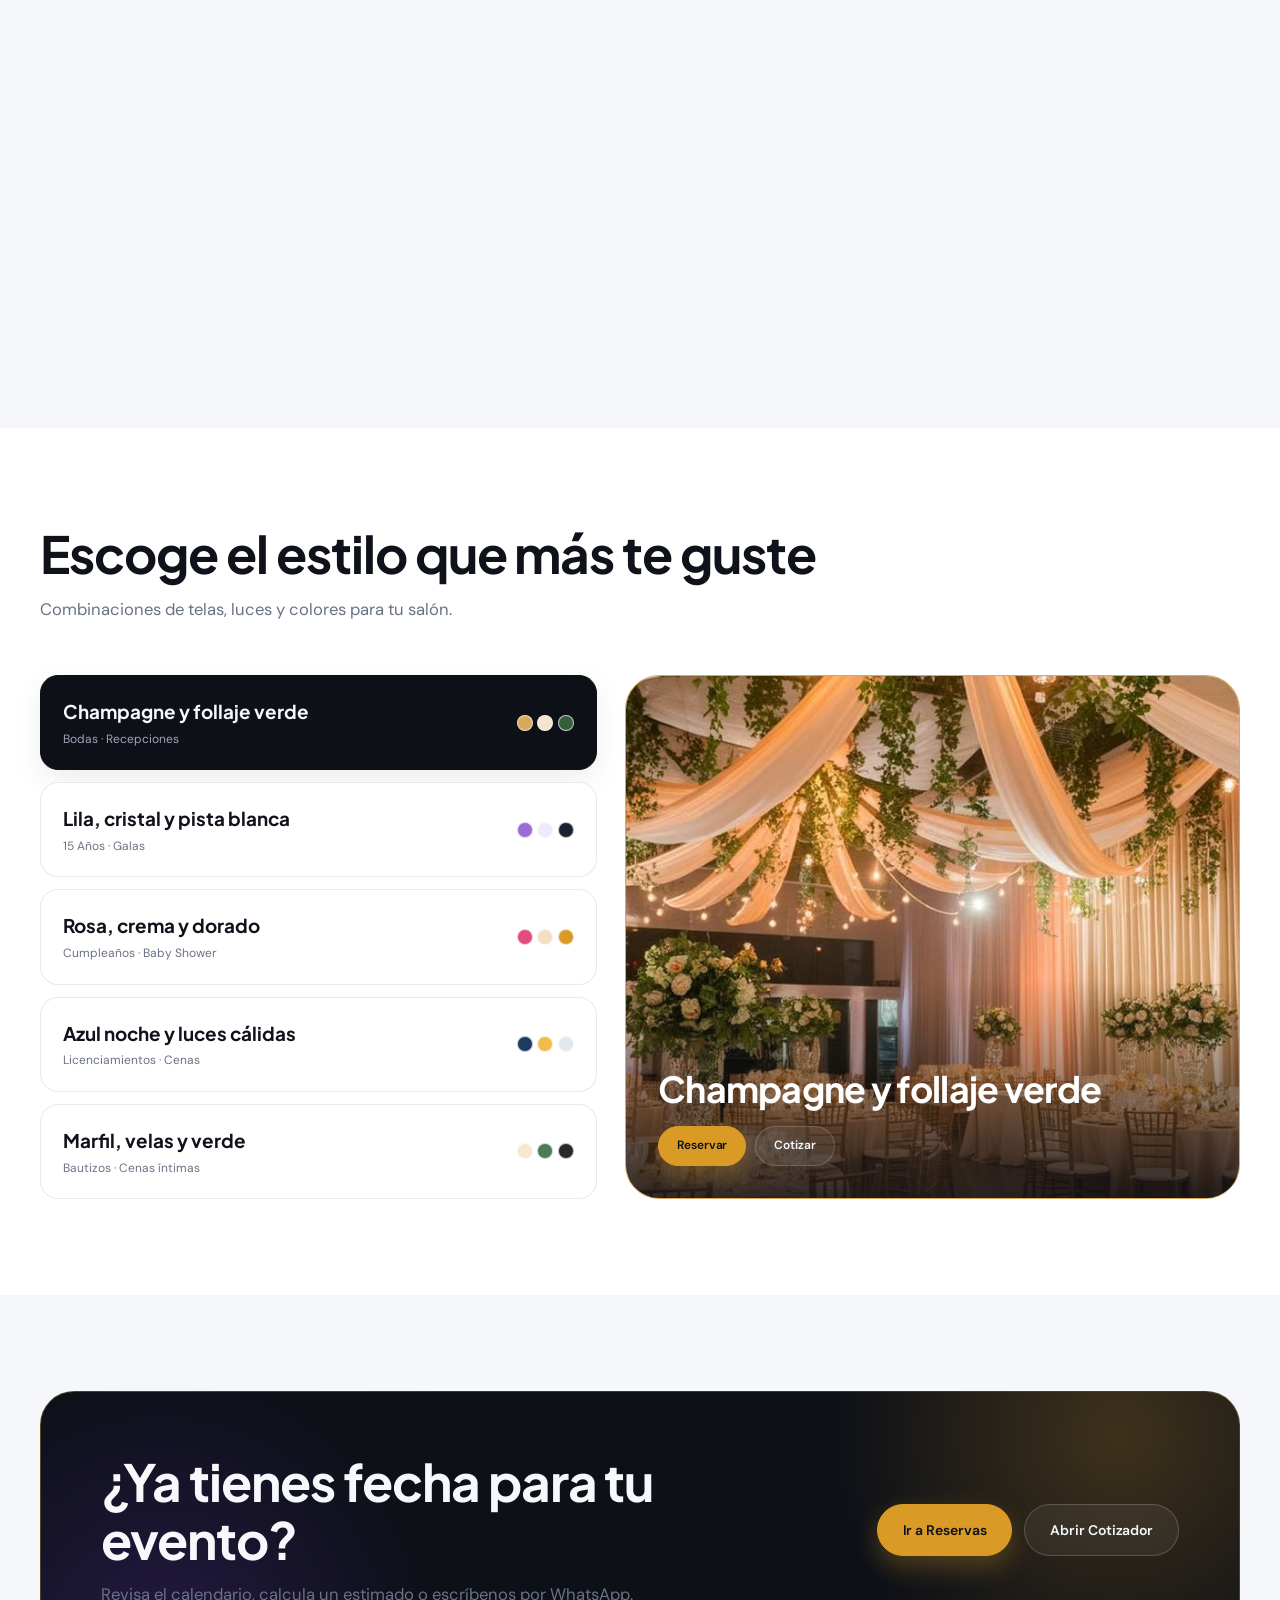
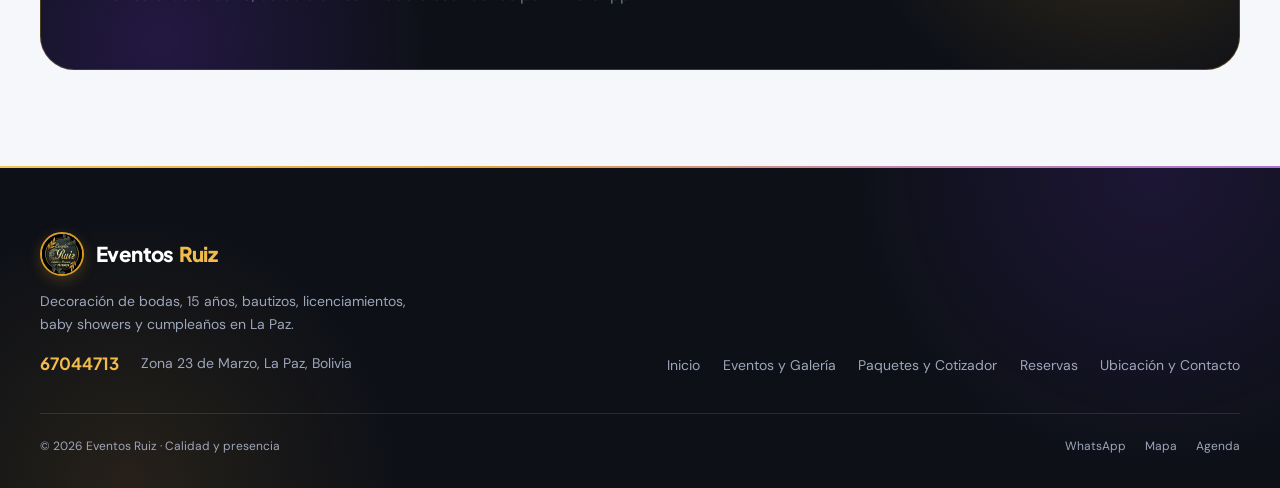
==== commit 4ef7082d: "Actualizar diseno y detalles finales de Eventos Ruiz" ====
--- a/index.html
+++ b/index.html
@@ -13,7 +13,8 @@
         />
 
         <title>
-            Decoración de Eventos en La Paz, Bolivia | Eventos Ruiz · Bodas, 15 Años y Más
+            Decoración de Eventos en La Paz, Bolivia | Eventos Ruiz · Bodas, 15
+            Años y Más
         </title>
         <meta
             name="description"
@@ -25,12 +26,12 @@
         />
         <meta name="robots" content="index, follow" />
         <meta name="geo.region" content="BO-L" />
-        <meta name="geo.placename" content="Zona 23 de Marzo, La Paz, Bolivia" />
+        <meta
+            name="geo.placename"
+            content="Zona 23 de Marzo, La Paz, Bolivia"
+        />
         <meta name="theme-color" content="#0d1017" />
-        <link
-            rel="canonical"
-            href="https://berfasto.github.io/Eventos-ruiz/"
-        />
+        <link rel="canonical" href="https://berfasto.github.io/Eventos-ruiz/" />
 
         <meta property="og:type" content="website" />
         <meta property="og:locale" content="es_BO" />
@@ -99,21 +100,20 @@
         <link rel="preconnect" href="https://fonts.googleapis.com" />
         <link rel="preconnect" href="https://fonts.gstatic.com" crossorigin />
         <link
-            href="https://fonts.googleapis.com/css2?family=Bricolage+Grotesque:wght@500;600;700;800&family=DM+Sans:wght@400;500;600;700&family=JetBrains+Mono:wght@500;600&display=swap"
+            href="https://fonts.googleapis.com/css2?family=DM+Sans:wght@400;500;600;700&family=Plus+Jakarta+Sans:wght@500;600;700;800&display=swap"
             rel="stylesheet"
         />
 
-        <link rel="stylesheet" href="assets/css/tokens.css" />
-        <link rel="stylesheet" href="assets/css/base.css" />
-        <link rel="stylesheet" href="assets/css/shell.css" />
-        <link rel="stylesheet" href="assets/css/components.css" />
-        <link rel="stylesheet" href="assets/css/pages.css" />
+        <link rel="stylesheet" href="assets/css/tokens.css?v=3" />
+        <link rel="stylesheet" href="assets/css/base.css?v=3" />
+        <link rel="stylesheet" href="assets/css/shell.css?v=3" />
+        <link rel="stylesheet" href="assets/css/components.css?v=3" />
+        <link rel="stylesheet" href="assets/css/pages.css?v=4" />
     </head>
     <body data-page="inicio">
         <header id="appHeader"></header>
 
         <main>
-
             <section class="home-hero" id="homeHero">
                 <canvas
                     class="hero-bokeh"
@@ -125,19 +125,15 @@
                 <div class="container">
                     <div class="home-hero__grid">
                         <div class="home-hero__copy">
-                            <span class="kicker" data-reveal="down">
-                                <span class="kicker__dot"></span>
-                                Zona 23 de Marzo · La Paz, Bolivia
-                            </span>
-
                             <h1
                                 class="heading-xl"
                                 data-reveal="blur"
                                 style="--delay: 80ms"
                             >
-                                Diseñamos espacios que
-                                <span class="text-gradient">se viven</span> y se
-                                recuerdan.
+                                Decoramos tu evento
+                                <span class="text-gradient"
+                                    >como lo imaginaste.</span
+                                >
                             </h1>
 
                             <p
@@ -145,10 +141,9 @@
                                 data-reveal="up"
                                 style="--delay: 150ms"
                             >
-                                Decoración profesional a medida para bodas, 15
-                                años, bautizos, licenciamientos, baby showers y
-                                galas. Nos encargamos de todo el montaje y
-                                retiro para que tú solo disfrutes.
+                                Bodas, 15 años, bautizos, licenciamientos, baby
+                                showers y cumpleaños en La Paz. Armamos todo el
+                                salón y lo recogemos al terminar.
                             </p>
 
                             <div
@@ -203,7 +198,7 @@
                                         letter-spacing: 0.08em;
                                     "
                                 >
-                                    Toca un evento para previsualizar el montaje
+                                    Ver por evento
                                 </div>
                                 <div
                                     class="hero-switcher"
@@ -323,113 +318,16 @@
                 </div>
             </section>
 
-            <div class="marquee" aria-hidden="true">
-                <div class="marquee__track">
-                    <span class="marquee__item">Bodas</span>
-                    <span class="marquee__item">15 Años</span>
-                    <span class="marquee__item">Licenciamientos</span>
-                    <span class="marquee__item">Bautizos</span>
-                    <span class="marquee__item">Baby Shower</span>
-                    <span class="marquee__item">Cumpleaños</span>
-                    <span class="marquee__item">Galas Corporativas</span>
-                    <span class="marquee__item">Zona 23 de Marzo · La Paz</span>
-                    <span class="marquee__item">Bodas</span>
-                    <span class="marquee__item">15 Años</span>
-                    <span class="marquee__item">Licenciamientos</span>
-                    <span class="marquee__item">Bautizos</span>
-                    <span class="marquee__item">Baby Shower</span>
-                    <span class="marquee__item">Cumpleaños</span>
-                    <span class="marquee__item">Galas Corporativas</span>
-                    <span class="marquee__item">Zona 23 de Marzo · La Paz</span>
-                </div>
-            </div>
-
-            <section class="section section--white">
-                <div class="container">
-                    <div class="stats-strip">
-                        <article
-                            class="card stat-card"
-                            data-spotlight
-                            data-tilt="5"
-                            data-reveal="up"
-                        >
-                            <span
-                                class="stat-card__num mono"
-                                data-counter="7"
-                                data-suffix="+"
-                                >7+</span
-                            >
-                            <span class="stat-card__label">
-                                Especialidades de eventos sociales y corporativos
-                            </span>
-                        </article>
-                        <article
-                            class="card stat-card"
-                            data-spotlight
-                            data-tilt="5"
-                            data-reveal="up"
-                            style="--delay: 80ms"
-                        >
-                            <span
-                                class="stat-card__num mono"
-                                data-counter="100"
-                                data-suffix="%"
-                                >100%</span
-                            >
-                            <span class="stat-card__label">
-                                Montaje, iluminación y desmontaje incluidos
-                            </span>
-                        </article>
-                        <article
-                            class="card stat-card"
-                            data-spotlight
-                            data-tilt="5"
-                            data-reveal="up"
-                            style="--delay: 160ms"
-                        >
-                            <span
-                                class="stat-card__num mono"
-                                data-counter="2"
-                                data-suffix=" min"
-                                >2 min</span
-                            >
-                            <span class="stat-card__label">
-                                Para calcular tu presupuesto estimado en línea
-                            </span>
-                        </article>
-                        <article
-                            class="card stat-card"
-                            data-spotlight
-                            data-tilt="5"
-                            data-reveal="up"
-                            style="--delay: 240ms"
-                        >
-                            <span
-                                class="stat-card__num mono"
-                                data-counter="10"
-                                data-suffix="+"
-                                >10+</span
-                            >
-                            <span class="stat-card__label">
-                                Montajes reales disponibles para explorar en
-                                galería
-                            </span>
-                        </article>
-                    </div>
-                </div>
-            </section>
-
             <section class="section">
                 <div class="container">
                     <div class="section-header" data-reveal="up">
                         <div class="section-header__copy">
-                            <span class="kicker">Interactivo · Arrastra la cortina</span>
                             <h2 class="heading-lg">
-                                Compara estilos de montaje en vivo
+                                Así se ve de día y de noche
                             </h2>
                             <p class="lead" id="cmpNote">
-                                Desliza la cortina para comparar distintas
-                                atmósferas reales creadas por nuestro equipo.
+                                Desliza para comparar un evento de día y un
+                                salón de noche.
                             </p>
                         </div>
                         <div class="pills" id="compareTabs"></div>
@@ -506,17 +404,23 @@
                 <div class="container">
                     <div class="deck-layout">
                         <div
-                            style="display: grid; gap: 1.15rem; justify-items: start"
+                            style="
+                                display: grid;
+                                gap: 1.15rem;
+                                justify-items: start;
+                            "
                             data-reveal="right"
                         >
-                            <span class="kicker">Baraja interactiva 3D</span>
                             <h2 class="heading-lg">
-                                Toca las tarjetas para recorrer nuestros montajes
+                                Pasa las fotos para ver cómo trabajamos
                             </h2>
                             <div
                                 class="mono"
                                 id="deckCounter"
-                                style="color: var(--gold-bright); font-size: 0.85rem"
+                                style="
+                                    color: var(--gold-bright);
+                                    font-size: 0.85rem;
+                                "
                             >
                                 01 / 10
                             </div>
@@ -597,19 +501,16 @@
                 <div class="container">
                     <div class="section-header" data-reveal="up">
                         <div class="section-header__copy">
-                            <span class="kicker">Lo que hacemos mejor</span>
                             <h2 class="heading-lg">
-                                Cada celebración tiene su propia arquitectura
-                                visual
+                                Bodas, 15 años, licenciamientos y más
                             </h2>
                             <p class="lead">
-                                Explora nuestras líneas principales de montaje y
-                                entra a cada especialidad para ver fotografías y
-                                reservar.
+                                Entra al evento que buscas para ver fotos y
+                                detalles.
                             </p>
                         </div>
                         <a class="btn btn--dark" href="eventos.html">
-                            Ver los 7 tipos de eventos
+                            Ver todos los eventos
                             <svg
                                 class="arrow-move"
                                 viewBox="0 0 24 24"
@@ -631,14 +532,12 @@
                 <div class="container">
                     <div class="section-header" data-reveal="up">
                         <div class="section-header__copy">
-                            <span class="kicker">Paletas e iluminación</span>
                             <h2 class="heading-lg">
-                                Elige la atmósfera que imaginas
+                                Escoge el estilo que más te guste
                             </h2>
                             <p class="lead">
-                                Cambia entre estilos de iluminación, paleta de
-                                color y textiles para visualizar cómo podemos
-                                vestir tu salón.
+                                Combinaciones de telas, luces y colores para tu
+                                salón.
                             </p>
                         </div>
                     </div>
@@ -657,22 +556,13 @@
                             data-tilt="5"
                         >
                             <img id="moodImg" src="assets/IMG/6.jpeg" alt="" />
-                            <div>
+                            <div class="mood-preview__bar">
                                 <h3 class="heading-md" id="moodTitle"></h3>
-                                <p
-                                    id="moodDesc"
-                                    style="
-                                        color: rgba(255, 255, 255, 0.85);
-                                        margin-top: 0.45rem;
-                                        font-size: 0.95rem;
-                                    "
-                                ></p>
-                                <div class="mood-tags" id="moodTags"></div>
                                 <div
                                     style="
                                         display: flex;
                                         flex-wrap: wrap;
-                                        gap: 0.65rem;
+                                        gap: 0.55rem;
                                     "
                                 >
                                     <a
@@ -680,14 +570,14 @@
                                         id="moodBookLink"
                                         href="reservas.html"
                                     >
-                                        Reservar este estilo
+                                        Reservar
                                     </a>
                                     <a
                                         class="btn btn--ghost-dark btn--sm"
                                         id="moodQuoteLink"
                                         href="cotizador.html"
                                     >
-                                        Calcular precio
+                                        Cotizar
                                     </a>
                                 </div>
                             </div>
@@ -699,18 +589,24 @@
             <section class="section">
                 <div class="container">
                     <div class="cta-banner" data-reveal="scale">
-                        <div style="max-width: 580px; display: grid; gap: 0.75rem">
-                            <span class="kicker">Zona 23 de Marzo · La Paz</span>
+                        <div
+                            style="
+                                max-width: 580px;
+                                display: grid;
+                                gap: 0.75rem;
+                            "
+                        >
                             <h2 class="heading-lg">
-                                ¿Listo para separar tu fecha con Eventos Ruiz?
+                                ¿Ya tienes fecha para tu evento?
                             </h2>
                             <p class="lead">
-                                Arma tu cotización personalizada en minutos o
-                                elige directamente el día en nuestro calendario
-                                interactivo.
+                                Revisa el calendario, calcula un estimado o
+                                escríbenos por WhatsApp.
                             </p>
                         </div>
-                        <div style="display: flex; flex-wrap: wrap; gap: 0.75rem">
+                        <div
+                            style="display: flex; flex-wrap: wrap; gap: 0.75rem"
+                        >
                             <a
                                 class="btn btn--gold"
                                 data-magnetic
@@ -718,7 +614,10 @@
                             >
                                 Ir a Reservas
                             </a>
-                            <a class="btn btn--ghost-dark" href="cotizador.html">
+                            <a
+                                class="btn btn--ghost-dark"
+                                href="cotizador.html"
+                            >
                                 Abrir Cotizador
                             </a>
                         </div>
--- a/assets/css/tokens.css
+++ b/assets/css/tokens.css
@@ -1,9 +1,9 @@
 :root {
     color-scheme: light;
 
-    --font-display: "Bricolage Grotesque", system-ui, -apple-system, sans-serif;
+    --font-display: "Plus Jakarta Sans", system-ui, -apple-system, sans-serif;
     --font-sans: "DM Sans", system-ui, -apple-system, "Segoe UI", sans-serif;
-    --font-mono: "JetBrains Mono", ui-monospace, SFMono-Regular, monospace;
+    --font-mono: "DM Sans", system-ui, -apple-system, sans-serif;
 
     --text-xs: 0.75rem;
     --text-sm: 0.875rem;
@@ -29,7 +29,17 @@
 
     --gold: #d99b26;
     --gold-bright: #f2bc4c;
-    --gold-soft: rgba(217, 155, 38, 0.13);
+    --gold-soft: rgba(217, 155, 38, 0.14);
+    --purple: #8b5cf6;
+    --purple-bright: #c084fc;
+    --purple-soft: rgba(139, 92, 246, 0.14);
+    --grad-accent: linear-gradient(
+        95deg,
+        #f3c456 0%,
+        #e2a442 36%,
+        #c685a8 68%,
+        #a474d6 100%
+    );
     --brand-accent: #d99b26;
     --brand-accent-soft: rgba(217, 155, 38, 0.14);
 
--- a/assets/css/base.css
+++ b/assets/css/base.css
@@ -1,3 +1,13 @@
+@view-transition {
+    navigation: auto;
+}
+
+::view-transition-old(root),
+::view-transition-new(root) {
+    animation-duration: 220ms;
+    animation-timing-function: cubic-bezier(0.16, 1, 0.3, 1);
+}
+
 *,
 *::before,
 *::after {
@@ -5,6 +15,7 @@
 }
 
 html {
+    background: var(--bg);
     scroll-behavior: smooth;
     scroll-padding-top: calc(var(--nav-h) + 20px);
     -webkit-text-size-adjust: 100%;
@@ -139,30 +150,35 @@
     font-family: var(--font-display);
     font-size: var(--text-hero);
     font-weight: 700;
-    line-height: 0.98;
-    letter-spacing: -0.035em;
+    line-height: 1.12;
+    letter-spacing: -0.025em;
 }
 
 .heading-lg {
     font-family: var(--font-display);
     font-size: var(--text-3xl);
     font-weight: 700;
-    line-height: 1.05;
-    letter-spacing: -0.03em;
+    line-height: 1.14;
+    letter-spacing: -0.02em;
 }
 
 .heading-md {
     font-family: var(--font-display);
     font-size: var(--text-2xl);
     font-weight: 700;
-    line-height: 1.12;
-    letter-spacing: -0.025em;
+    line-height: 1.18;
+    letter-spacing: -0.02em;
 }
 
 .text-gradient {
-    background: linear-gradient(110deg, var(--gold) 0%, #f59e0b 48%, #7c3aed 100%);
+    display: inline;
+    padding-block: 0.08em;
+    padding-inline: 0.02em;
+    background: var(--grad-accent);
     -webkit-background-clip: text;
     background-clip: text;
+    -webkit-box-decoration-break: clone;
+    box-decoration-break: clone;
     color: transparent;
 }
 
@@ -205,7 +221,7 @@
     height: 3px;
     transform-origin: left center;
     transform: scaleX(0);
-    background: linear-gradient(90deg, var(--gold), #7c3aed, #0284c7);
+    background: var(--grad-accent);
     z-index: calc(var(--z-nav) + 10);
     pointer-events: none;
 }
@@ -227,42 +243,49 @@
 
 [data-reveal] {
     opacity: 0;
+    will-change: transform, opacity;
+    transition:
+        opacity var(--t-slow) var(--ease-expo),
+        transform var(--t-slow) var(--ease-expo);
+    transition-delay: var(--delay, 0ms);
+}
+
+[data-reveal="up"] {
+    transform: translateY(28px);
+}
+
+[data-reveal="down"] {
+    transform: translateY(-22px);
+}
+
+[data-reveal="left"] {
+    transform: translateX(30px);
+}
+
+[data-reveal="right"] {
+    transform: translateX(-30px);
+}
+
+[data-reveal="scale"] {
+    transform: scale(0.95) translateY(14px);
+}
+
+[data-reveal="clip"] {
     will-change: transform, opacity, clip-path;
+    clip-path: inset(10% 0 0 0 round var(--r-lg));
+    transform: scale(1.03);
     transition:
         opacity var(--t-slow) var(--ease-expo),
         transform var(--t-slow) var(--ease-expo),
         clip-path 850ms var(--ease-expo);
-    transition-delay: var(--delay, 0ms);
-}
-
-[data-reveal="up"] {
-    transform: translateY(34px);
-}
-
-[data-reveal="down"] {
-    transform: translateY(-28px);
-}
-
-[data-reveal="left"] {
-    transform: translateX(36px);
-}
-
-[data-reveal="right"] {
-    transform: translateX(-36px);
-}
-
-[data-reveal="scale"] {
-    transform: scale(0.93) translateY(18px);
-}
-
-[data-reveal="clip"] {
-    clip-path: inset(12% 0 0 0 round var(--r-lg));
-    transform: scale(1.04);
 }
 
 [data-reveal].is-in {
     opacity: 1;
     transform: none;
+}
+
+[data-reveal="clip"].is-in {
     clip-path: inset(0 0 0 0 round var(--r-lg));
 }
 
--- a/assets/css/shell.css
+++ b/assets/css/shell.css
@@ -1,15 +1,18 @@
+#appHeader,
 .site-nav {
     position: sticky;
     top: 0;
     z-index: var(--z-nav);
+    min-height: var(--nav-h);
     height: var(--nav-h);
     display: flex;
     align-items: center;
-    background: rgba(246, 247, 250, 0.84);
+    background: rgba(246, 247, 250, 0.92);
     backdrop-filter: blur(18px);
     -webkit-backdrop-filter: blur(18px);
     border-bottom: 1px solid var(--border);
     transition: box-shadow var(--t-base) var(--ease-expo), background-color var(--t-base);
+    view-transition-name: site-header;
 }
 
 .site-nav.is-scrolled {
@@ -53,12 +56,30 @@
 }
 
 .nav-brand__title {
-    display: block;
+    display: inline-flex;
+    align-items: baseline;
+    gap: 0.3rem;
     font-family: var(--font-display);
-    font-size: 1.18rem;
-    font-weight: 700;
-    letter-spacing: -0.02em;
-    line-height: 1.1;
+    font-size: 1.28rem;
+    font-weight: 800;
+    letter-spacing: -0.03em;
+    line-height: 1;
+    color: #0f121a;
+}
+
+.nav-brand__title b {
+    font-weight: 800;
+    color: #d99b26;
+}
+
+.site-footer .nav-brand__title,
+.mobile-menu .nav-brand__title {
+    color: #ffffff;
+}
+
+.site-footer .nav-brand__title b,
+.mobile-menu .nav-brand__title b {
+    color: #f2bc4c;
 }
 
 .nav-brand__sub {
@@ -189,76 +210,87 @@
 }
 
 .site-footer {
-    background: var(--bg-dark);
-    color: var(--ink-on-dark);
-    padding-block: clamp(3.5rem, 6vw, 5rem) 2rem;
-    border-top: 1px solid var(--border-dark);
-}
-
-.footer__top {
+    position: relative;
+    background:
+        radial-gradient(520px circle at 90% 0%, rgba(124, 58, 237, 0.14), transparent 60%),
+        radial-gradient(460px circle at 10% 100%, rgba(217, 155, 38, 0.12), transparent 60%),
+        var(--bg-dark);
+    color: var(--ink-on-dark);
+    padding-block: clamp(2.8rem, 5vw, 4rem) 2rem;
+    border-top: 2px solid transparent;
+    border-image: var(--grad-accent) 1;
+}
+
+.footer__main {
+    display: flex;
+    align-items: flex-end;
+    justify-content: space-between;
+    gap: 2rem;
+    flex-wrap: wrap;
+    padding-bottom: 2.25rem;
+    border-bottom: 1px solid var(--border-dark);
+}
+
+.footer__brand-block {
     display: grid;
-    grid-template-columns: 1.4fr 1fr 1fr 1.1fr;
-    gap: 2.5rem;
-    padding-bottom: 3rem;
-    border-bottom: 1px solid var(--border-dark);
-}
-
-.footer__bio {
-    margin-top: 1rem;
+    gap: 0.9rem;
+}
+
+.footer__tagline {
+    font-size: var(--text-sm);
     color: var(--ink-on-dark-muted);
-    font-size: var(--text-sm);
-    max-width: 34ch;
-}
-
-.footer__col-title {
-    font-family: var(--font-mono);
-    font-size: var(--text-xs);
-    text-transform: uppercase;
-    letter-spacing: 0.14em;
+    max-width: 38ch;
+}
+
+.footer__contact-row {
+    display: flex;
+    flex-wrap: wrap;
+    align-items: center;
+    gap: 0.65rem 1.4rem;
+    font-size: var(--text-sm);
+}
+
+.footer__phone {
+    font-family: var(--font-display);
+    font-weight: 700;
+    font-size: 1.05rem;
     color: var(--gold-bright);
-    margin-bottom: 1rem;
-}
-
-.footer__list {
-    display: grid;
-    gap: 0.6rem;
+}
+
+.footer__nav {
+    display: flex;
+    flex-wrap: wrap;
+    gap: 0.45rem 1.4rem;
     font-size: var(--text-sm);
     color: var(--ink-on-dark-muted);
 }
 
-.footer__list a:hover {
-    color: var(--ink-on-dark);
-}
-
-.footer__cta-box {
-    padding: 1.4rem;
-    border-radius: var(--r-md);
-    background: var(--bg-dark-card);
-    border: 1px solid var(--border-dark);
-    display: grid;
-    gap: 0.85rem;
-}
-
-.footer__cta-box strong {
-    font-family: var(--font-display);
-    font-size: 1.2rem;
-    line-height: 1.2;
-}
-
-.footer__cta-box p {
+.footer__nav a {
+    transition: color var(--t-fast);
+}
+
+.footer__nav a:hover {
+    color: var(--gold-bright);
+}
+
+.footer__bottom {
+    display: flex;
+    align-items: center;
+    justify-content: space-between;
+    gap: 1rem;
+    flex-wrap: wrap;
+    padding-top: 1.4rem;
     font-size: var(--text-xs);
     color: var(--ink-on-dark-muted);
 }
 
-.footer__bottom {
-    display: flex;
-    align-items: center;
-    justify-content: space-between;
-    gap: 1rem;
-    flex-wrap: wrap;
-    padding-top: 1.5rem;
-    font-size: var(--text-xs);
-    color: var(--ink-on-dark-muted);
+.footer__bottom-links {
+    display: flex;
+    gap: 1.2rem;
+}
+
+.footer__bottom-links a:hover {
+    color: var(--ink-on-dark);
 }
 
 .fab-dock {
--- a/assets/css/components.css
+++ b/assets/css/components.css
@@ -96,7 +96,10 @@
     display: inline-flex;
     align-items: center;
     justify-content: center;
-    transition: transform var(--t-base) var(--ease-spring), background-color var(--t-fast), border-color var(--t-fast);
+    transition:
+        transform var(--t-base) var(--ease-spring),
+        background-color var(--t-fast),
+        border-color var(--t-fast);
 }
 
 .icon-circle:hover {
@@ -131,9 +134,10 @@
     pointer-events: none;
     opacity: 0;
     background: radial-gradient(
-        340px circle at var(--sx, 50%) var(--sy, 50%),
-        rgba(217, 155, 38, 0.12),
-        transparent 65%
+        320px circle at var(--sx, 50%) var(--sy, 50%),
+        rgba(217, 155, 38, 0.14),
+        rgba(124, 58, 237, 0.07) 42%,
+        transparent 68%
     );
     transition: opacity var(--t-base);
 }
@@ -195,15 +199,15 @@
 }
 
 .pill.is-active {
-    background: var(--pill-color, var(--bg-dark));
-    border-color: var(--pill-color, var(--bg-dark));
+    background: var(--bg-dark);
+    border-color: var(--bg-dark);
     color: #ffffff;
     font-weight: 600;
-    box-shadow: 0 8px 20px rgba(15, 18, 26, 0.15);
+    box-shadow: 0 8px 20px rgba(15, 18, 26, 0.16);
 }
 
 .pill.is-active .pill__dot {
-    background: #ffffff;
+    background: var(--gold-bright);
 }
 
 .field {
@@ -232,7 +236,10 @@
     background: var(--bg);
     color: var(--ink);
     font-size: var(--text-base);
-    transition: border-color var(--t-fast), background-color var(--t-fast), box-shadow var(--t-fast);
+    transition:
+        border-color var(--t-fast),
+        background-color var(--t-fast),
+        box-shadow var(--t-fast);
 }
 
 .input:hover,
--- a/assets/css/pages.css
+++ b/assets/css/pages.css
@@ -50,8 +50,8 @@
     inset: 0;
     pointer-events: none;
     background:
-        radial-gradient(720px circle at 76% 36%, color-mix(in srgb, var(--hero-accent) 26%, transparent), transparent 62%),
-        radial-gradient(520px circle at 12% 80%, rgba(59, 91, 219, 0.16), transparent 60%);
+        radial-gradient(680px circle at 76% 34%, rgba(217, 155, 38, 0.24), transparent 62%),
+        radial-gradient(580px circle at 14% 82%, rgba(124, 58, 237, 0.22), transparent 60%);
     transition: background 600ms var(--ease-expo);
 }
 
@@ -188,8 +188,9 @@
 .logo-orbit__ring--outer {
     inset: -18px;
     border-style: solid;
-    border-color: rgba(255, 255, 255, 0.14);
-    border-top-color: var(--hero-accent);
+    border-color: rgba(255, 255, 255, 0.12);
+    border-top-color: var(--gold-bright);
+    border-bottom-color: var(--purple-bright);
     animation: logoSpin 18s linear infinite reverse;
 }
 
@@ -287,13 +288,13 @@
 .bento-tile {
     position: relative;
     grid-column: span 4;
-    min-height: 310px;
+    min-height: 340px;
     border-radius: var(--r-lg);
     overflow: hidden;
     display: flex;
     flex-direction: column;
-    justify-content: space-between;
-    padding: 1.5rem;
+    justify-content: flex-end;
+    padding: 1.35rem 1.45rem;
     color: #ffffff;
     isolation: isolate;
     transition: transform var(--t-base) var(--ease-expo), box-shadow var(--t-base);
@@ -301,7 +302,7 @@
 
 .bento-tile--wide {
     grid-column: span 6;
-    min-height: 350px;
+    min-height: 390px;
 }
 
 .bento-tile img {
@@ -319,7 +320,7 @@
     position: absolute;
     inset: 0;
     z-index: -1;
-    background: linear-gradient(180deg, rgba(13, 16, 23, 0.14) 0%, rgba(13, 16, 23, 0.86) 100%);
+    background: linear-gradient(180deg, transparent 58%, rgba(13, 16, 23, 0.78) 100%);
 }
 
 .bento-tile:hover {
@@ -328,45 +329,47 @@
 }
 
 .bento-tile:hover img {
-    transform: scale(1.07);
-}
-
-.bento-tile__badge {
-    align-self: flex-start;
-    padding: 0.3rem 0.78rem;
-    border-radius: var(--r-pill);
-    background: var(--tile-color, var(--gold));
-    color: #ffffff;
-    font-family: var(--font-mono);
-    font-size: 0.68rem;
-    font-weight: 600;
-    letter-spacing: 0.08em;
-    text-transform: uppercase;
-}
-
-.bento-tile__title {
-    font-family: var(--font-display);
-    font-size: clamp(1.45rem, 2.2vw, 1.95rem);
-    font-weight: 700;
-    line-height: 1.1;
-}
-
-.bento-tile__desc {
-    font-size: var(--text-sm);
-    color: rgba(255, 255, 255, 0.84);
-    margin-top: 0.35rem;
-}
-
-.bento-tile__foot {
+    transform: scale(1.06);
+}
+
+.bento-tile__bar {
     display: flex;
     align-items: center;
     justify-content: space-between;
     gap: 1rem;
-    margin-top: 1rem;
-    padding-top: 0.85rem;
-    border-top: 1px solid rgba(255, 255, 255, 0.18);
-    font-size: var(--text-xs);
-    font-weight: 600;
+}
+
+.bento-tile__title {
+    font-family: var(--font-display);
+    font-size: clamp(1.35rem, 2vw, 1.75rem);
+    font-weight: 700;
+    line-height: 1.1;
+}
+
+.bento-tile__arrow {
+    width: 40px;
+    height: 40px;
+    border-radius: 50%;
+    background: rgba(13, 16, 23, 0.55);
+    backdrop-filter: blur(8px);
+    border: 1px solid rgba(255, 255, 255, 0.25);
+    color: #ffffff;
+    display: grid;
+    place-items: center;
+    flex-shrink: 0;
+    transition: background-color var(--t-fast), border-color var(--t-fast), color var(--t-fast), transform var(--t-base) var(--ease-expo);
+}
+
+.bento-tile__arrow svg {
+    width: 17px;
+    height: 17px;
+}
+
+.bento-tile:hover .bento-tile__arrow {
+    background: var(--gold);
+    border-color: var(--gold);
+    color: #0d1017;
+    transform: translateX(3px);
 }
 
 .mood-studio {
@@ -466,7 +469,15 @@
     position: absolute;
     inset: 0;
     z-index: -1;
-    background: linear-gradient(180deg, transparent 25%, rgba(13, 16, 23, 0.9) 100%);
+    background: linear-gradient(180deg, transparent 58%, rgba(13, 16, 23, 0.82) 100%);
+}
+
+.mood-preview__bar {
+    display: flex;
+    align-items: flex-end;
+    justify-content: space-between;
+    gap: 1rem;
+    flex-wrap: wrap;
 }
 
 .mood-tags {
@@ -489,8 +500,10 @@
     padding: clamp(2.25rem, 5vw, 3.75rem);
     border-radius: var(--r-xl);
     background:
-        radial-gradient(500px circle at 90% 15%, rgba(217, 155, 38, 0.25), transparent 60%),
+        radial-gradient(480px circle at 90% 15%, rgba(217, 155, 38, 0.24), transparent 60%),
+        radial-gradient(460px circle at 10% 90%, rgba(124, 58, 237, 0.2), transparent 60%),
         var(--bg-dark);
+    border: 1px solid rgba(242, 188, 76, 0.24);
     color: var(--ink-on-dark);
     display: flex;
     align-items: center;
@@ -719,9 +732,12 @@
 }
 
 .pkg-card--star {
-    background: var(--bg-dark);
+    background:
+        radial-gradient(360px circle at 85% 0%, rgba(124, 58, 237, 0.2), transparent 60%),
+        radial-gradient(340px circle at 15% 100%, rgba(217, 155, 38, 0.16), transparent 60%),
+        var(--bg-dark);
     color: var(--ink-on-dark);
-    border-color: rgba(242, 188, 76, 0.5);
+    border-color: rgba(242, 188, 76, 0.55);
     box-shadow: var(--shadow-dark);
 }
 
@@ -1454,7 +1470,7 @@
 
 [data-reveal="blur"].is-in {
     opacity: 1;
-    filter: blur(0);
+    filter: none;
     transform: none;
 }
 
@@ -1873,3 +1889,188 @@
         grid-column: span 12 !important;
     }
 }
+
+/* ==========================================================================
+   Galería Filtrada Estilo Bento + Especialidades Visuales con Fotografía
+   ========================================================================== */
+.gallery-grid.is-count-1 .gal-card-wrap {
+    grid-column: span 12;
+}
+.gallery-grid.is-count-1 .gal-item {
+    aspect-ratio: 16 / 9;
+}
+
+.gallery-grid.is-count-2 .gal-card-wrap {
+    grid-column: span 6;
+}
+.gallery-grid.is-count-2 .gal-item {
+    aspect-ratio: 16 / 11;
+}
+
+.gallery-grid.is-count-3 .gal-card-wrap {
+    grid-column: span 4;
+}
+.gallery-grid.is-count-3 .gal-item {
+    aspect-ratio: 4 / 4.8;
+}
+
+.gallery-grid.is-count-4 .gal-card-wrap {
+    grid-column: span 6;
+}
+.gallery-grid.is-count-4 .gal-item {
+    aspect-ratio: 16 / 10.5;
+}
+
+.gal-item__desc {
+    display: block;
+    font-size: 0.84rem;
+    color: rgba(255, 255, 255, 0.82);
+    margin-top: 0.3rem;
+    max-width: 44ch;
+}
+
+.gal-item__badge {
+    background: rgba(13, 16, 23, 0.72);
+    backdrop-filter: blur(8px);
+    border: 1px solid rgba(242, 188, 76, 0.42);
+    color: var(--gold-bright);
+}
+
+/* Tarjetas visuales de especialidades con foto real (estilo Bento de Inicio) */
+.spec-bento-grid {
+    display: grid;
+    grid-template-columns: repeat(12, minmax(0, 1fr));
+    gap: 1.1rem;
+}
+
+.spec-photo-card {
+    position: relative;
+    grid-column: span 4;
+    min-height: 350px;
+    border-radius: var(--r-lg);
+    overflow: hidden;
+    color: #ffffff;
+    padding: 1.5rem;
+    display: flex;
+    flex-direction: column;
+    justify-content: space-between;
+    gap: 1rem;
+    isolation: isolate;
+    border: 1px solid rgba(255, 255, 255, 0.14);
+    cursor: pointer;
+    transition: transform var(--t-base) var(--ease-expo), box-shadow var(--t-base), border-color var(--t-fast);
+}
+
+.spec-bento-grid.is-few .spec-photo-card {
+    grid-column: span 6;
+    min-height: 370px;
+}
+
+.spec-bento-grid.is-single .spec-photo-card {
+    grid-column: span 12;
+    min-height: 360px;
+}
+
+.spec-photo-card__img {
+    position: absolute;
+    inset: 0;
+    width: 100%;
+    height: 100%;
+    object-fit: cover;
+    z-index: -2;
+    transition: transform 800ms var(--ease-expo);
+}
+
+.spec-photo-card::after {
+    content: "";
+    position: absolute;
+    inset: 0;
+    z-index: -1;
+    background: linear-gradient(
+        180deg,
+        rgba(13, 16, 23, 0.25) 0%,
+        rgba(13, 16, 23, 0.72) 52%,
+        rgba(13, 16, 23, 0.94) 100%
+    );
+}
+
+.spec-photo-card:hover {
+    transform: translateY(-5px);
+    box-shadow: var(--shadow-lg);
+    border-color: rgba(242, 188, 76, 0.55);
+}
+
+.spec-photo-card:hover .spec-photo-card__img {
+    transform: scale(1.06);
+}
+
+.spec-photo-card__top {
+    display: flex;
+    align-items: center;
+    justify-content: space-between;
+    gap: 0.75rem;
+}
+
+.spec-photo-card__pill {
+    padding: 0.3rem 0.78rem;
+    border-radius: var(--r-pill);
+    background: rgba(13, 16, 23, 0.68);
+    backdrop-filter: blur(8px);
+    border: 1px solid rgba(242, 188, 76, 0.45);
+    color: var(--gold-bright);
+    font-size: 0.72rem;
+    font-weight: 700;
+    letter-spacing: 0.06em;
+    text-transform: uppercase;
+}
+
+.spec-photo-card h3 {
+    font-family: var(--font-display);
+    font-size: clamp(1.5rem, 2.2vw, 1.9rem);
+    font-weight: 700;
+    line-height: 1.1;
+}
+
+.spec-photo-card p {
+    font-size: 0.9rem;
+    color: rgba(255, 255, 255, 0.84);
+    margin-top: 0.35rem;
+}
+
+.spec-photo-card .event-spec__list {
+    border-top-color: rgba(255, 255, 255, 0.16);
+    color: rgba(255, 255, 255, 0.9);
+    margin-top: 0.75rem;
+}
+
+.spec-photo-card .event-spec__list li::before {
+    background: var(--gold-bright);
+}
+
+.spec-photo-card .event-spec__foot {
+    margin-top: 0.95rem;
+    padding-top: 0.85rem;
+    border-top-color: rgba(255, 255, 255, 0.16);
+}
+
+.spec-photo-card .event-spec__toggle {
+    color: var(--gold-bright);
+}
+
+@media (max-width: 960px) {
+    .spec-photo-card,
+    .spec-bento-grid.is-few .spec-photo-card {
+        grid-column: span 6;
+    }
+}
+
+@media (max-width: 680px) {
+    .spec-photo-card,
+    .spec-bento-grid.is-few .spec-photo-card,
+    .spec-bento-grid.is-single .spec-photo-card,
+    .gallery-grid.is-count-2 .gal-card-wrap,
+    .gallery-grid.is-count-3 .gal-card-wrap,
+    .gallery-grid.is-count-4 .gal-card-wrap {
+        grid-column: span 12 !important;
+    }
+}
